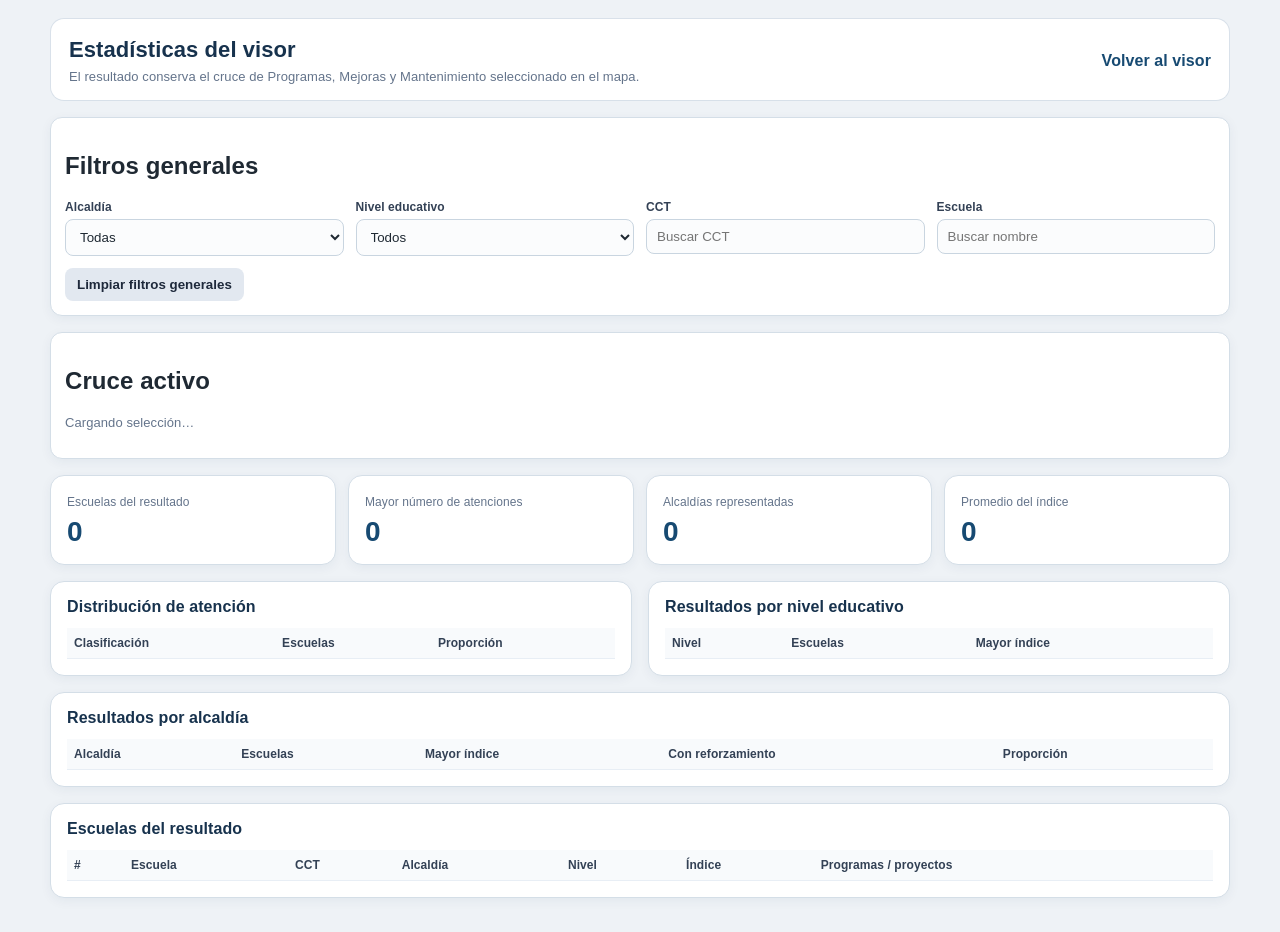
==== estadisticas.html @ 9e41bf80 "Programas alv" ====
<!doctype html>
<html lang="es">
<head>
  <meta charset="utf-8">
  <meta name="viewport" content="width=device-width, initial-scale=1">
  <title>Estadísticas | Visor de programas e infraestructura educativa CDMX</title>
  <link rel="stylesheet" href="style.css?v=20260818-1">
</head>
<body class="stats-page">
  <main class="stats-container">
    <header class="stats-header">
      <div><h1>Estadísticas del visor</h1><p>El resultado conserva el cruce de Programas, Mejoras y Mantenimiento seleccionado en el mapa.</p></div>
      <a href="index.html">Volver al visor</a>
    </header>
    <section class="stats-filter-panel">
      <h2>Filtros generales</h2>
      <div class="stats-filter-grid">
        <div><label for="stAlcaldia">Alcaldía</label><select id="stAlcaldia"><option value="">Todas</option></select></div>
        <div><label for="stNivel">Nivel educativo</label><select id="stNivel"><option value="">Todos</option></select></div>
        <div><label for="stCCT">CCT</label><input id="stCCT" type="search" placeholder="Buscar CCT"></div>
        <div><label for="stNombre">Escuela</label><input id="stNombre" type="search" placeholder="Buscar nombre"></div>
        <div class="stats-actions"><button id="stLimpiar" class="secondary">Limpiar filtros generales</button></div>
      </div>
    </section>
    <section class="stats-filter-panel"><h2>Cruce activo</h2><p id="statsContext" class="stats-context">Cargando selección…</p><div id="statsTags" class="popup-flags"></div></section>
    <section class="cards">
      <div class="card"><span>Escuelas del resultado</span><strong id="stTotal">0</strong></div>
      <div class="card"><span>Mayor número de atenciones</span><strong id="stMax">0</strong></div>
      <div class="card"><span>Alcaldías representadas</span><strong id="stAux1">0</strong></div>
      <div class="card"><span>Promedio del índice</span><strong id="stAux2">0</strong></div>
    </section>
    <section class="grid-two">
      <div class="table-panel"><h2>Distribución de atención</h2><table><thead><tr><th>Clasificación</th><th>Escuelas</th><th>Proporción</th></tr></thead><tbody id="tablaDistribucion"></tbody></table></div>
      <div class="table-panel"><h2>Resultados por nivel educativo</h2><table><thead><tr><th>Nivel</th><th>Escuelas</th><th>Mayor índice</th></tr></thead><tbody id="tablaNivel"></tbody></table></div>
    </section>
    <section class="table-panel"><h2>Resultados por alcaldía</h2><table><thead><tr><th>Alcaldía</th><th>Escuelas</th><th>Mayor índice</th><th>Con reforzamiento</th><th>Proporción</th></tr></thead><tbody id="tablaAlcaldia"></tbody></table></section>
    <section class="table-panel"><h2>Escuelas del resultado</h2><table><thead><tr><th>#</th><th>Escuela</th><th>CCT</th><th>Alcaldía</th><th>Nivel</th><th>Índice</th><th>Programas / proyectos</th></tr></thead><tbody id="tablaRanking"></tbody></table></section>
  </main>
  <script src="estadisticas.js?v=20260818-1"></script>
</body>
</html>
---- style.css ----
:root{
  --bg:#eef2f6;
  --panel:#ffffff;
  --text:#1f2933;
  --muted:#64748b;
  --border:#d9e1ea;
  --primary:#174a72;
  --primary-dark:#0f3554;
  --shadow:0 8px 24px rgba(15,23,42,.12);
}

*{box-sizing:border-box}

body{margin:0;font-family:Inter,"Segoe UI",Roboto,Arial,sans-serif;color:var(--text);background:var(--bg);letter-spacing:.005em}

.topbar{min-height:88px;padding:14px 24px;background:linear-gradient(135deg,#fff 0%,#f5f8fb 100%);border-bottom:1px solid #cbd7e3;display:flex;justify-content:space-between;align-items:center;gap:22px;z-index:1000;position:relative;box-shadow:0 2px 10px rgba(15,53,84,.06)}
.topbar h1{margin:2px 0 0;font-size:21px;font-weight:750;color:#123958;letter-spacing:-.015em}
.topbar p{margin:5px 0 0;font-size:12.5px;color:#52677a;max-width:800px;line-height:1.45}
.topbar a{color:var(--primary);text-decoration:none;font-size:14px;font-weight:700;border:1px solid var(--border);border-radius:8px;padding:8px 12px;background:#fff}

.layout{height:calc(100vh - 88px);display:grid;grid-template-columns:340px 1fr;transition:grid-template-columns .2s ease}
.layout.sidebar-collapsed{grid-template-columns:0 1fr}
.sidebar{overflow:auto;padding:14px;border-right:1px solid var(--border);background:#eef3f7;transition:transform .2s ease;z-index:900}
.layout.sidebar-collapsed .sidebar{transform:translateX(-100%);padding:0;border-right:0;overflow:hidden}

.sidebar-head{display:flex;justify-content:space-between;align-items:center;margin-bottom:12px;color:#17324d;font-size:14px}
.icon-button{width:30px;height:30px;padding:0;border-radius:8px;background:#dce7f0;color:#17324d;font-size:20px;line-height:1}
.icon-button:hover{background:#cbd9e5}
.show-sidebar{position:absolute;left:12px;top:90px;z-index:950;background:#fff;color:#17324d;border:1px solid var(--border);box-shadow:var(--shadow)}
.hidden{display:none!important}

.panel{background:var(--panel);border:1px solid var(--border);border-radius:12px;padding:14px;margin-bottom:14px;box-shadow:0 1px 3px rgba(15,23,42,.04)}
.panel h2{margin:0 0 12px;font-size:15px;color:#17324d}
label{display:block;margin:11px 0 5px;font-size:12px;font-weight:700;color:#334155}
select,input{width:100%;padding:9px 10px;border:1px solid var(--border);border-radius:8px;background:#fff;color:var(--text)}
button{border:0;border-radius:8px;padding:9px 12px;background:var(--primary);color:#fff;font-weight:700;cursor:pointer}
button:hover{background:var(--primary-dark)}
button.secondary{background:#e2e8f0;color:#1e293b}
.buttons{display:flex;gap:8px;margin-top:12px}.buttons button{flex:1}
.hint{margin:0 0 10px;color:var(--muted);font-size:12px;line-height:1.35}

.checklist{max-height:265px;overflow:auto;border:1px solid var(--border);border-radius:8px;padding:8px}
.checklist label{display:flex;align-items:center;gap:8px;margin:0;padding:7px 4px;font-weight:400;font-size:13px;border-bottom:1px solid #eef2f7}
.checklist label:last-child{border-bottom:0}.checklist input{width:auto}

.collapse-title{width:100%;display:flex;justify-content:space-between;align-items:center;background:#f8fafc;color:#17324d;border:1px solid var(--border);padding:10px 12px}
.collapse-title:hover{background:#eef3f7}
.collapsible-body{padding-top:12px}
.inline-check{display:flex;align-items:center;gap:8px;margin:8px 0;font-size:13px;font-weight:500}.inline-check input{width:auto}

.kpis{display:grid;grid-template-columns:repeat(3,1fr);gap:8px}
.kpis div{border:1px solid var(--border);border-radius:10px;padding:8px;text-align:center;background:#f8fafc}
.kpis strong{display:block;font-size:20px;color:var(--primary)}.kpis span{font-size:11px;color:var(--muted)}

.maparea{position:relative;min-width:0;overflow:hidden}#map{height:100%;width:100%}
.legend{position:absolute;left:14px;bottom:18px;background:#fff;border:1px solid var(--border);border-radius:10px;padding:10px;box-shadow:var(--shadow);z-index:800;min-width:190px;font-size:12px}
.extra-legend{bottom:188px;min-width:210px}
.legend-head{display:flex;align-items:center;justify-content:space-between;gap:10px;margin-bottom:8px}.legend button{width:24px;height:24px;padding:0;line-height:24px;border-radius:6px}
.swatch{display:inline-block;width:12px;height:12px;border-radius:50%;margin-right:7px;border:1px solid rgba(0,0,0,.18)}.swatch.square{border-radius:2px}
.c-muy-baja{background:#2ca25f}.c-baja{background:#a1d99b}.c-media{background:#ffd166}.c-alta{background:#f97316}.c-muy-alta{background:#dc2626}
.s-muy-bajo{background:#006837}.s-bajo{background:#78c679}.s-medio{background:#ffd166}.s-alto{background:#f97316}.s-muy-alto{background:#dc2626}

.detail-panel{position:absolute;right:16px;top:16px;width:360px;max-width:calc(100% - 32px);max-height:calc(100% - 32px);overflow:auto;background:#fff;border:1px solid var(--border);border-radius:14px;padding:16px;box-shadow:var(--shadow);z-index:850;transform:translateX(410px);transition:.22s ease}.detail-panel.open{transform:translateX(0)}
.detail-panel .close{position:absolute;right:10px;top:10px;width:28px;height:28px;padding:0;background:#e2e8f0;color:#1e293b}.detail-panel h2{font-size:17px;margin:4px 34px 12px 0;color:#17324d}
.detail-content dl{display:grid;grid-template-columns:120px 1fr;gap:7px 10px;margin:0 0 14px;font-size:13px}.detail-content dt{font-weight:700;color:#334155}.detail-content dd{margin:0;color:#1f2933}.detail-content h3{font-size:14px;margin:14px 0 6px;color:#17324d}.detail-content p{font-size:13px;line-height:1.4;margin:0 0 8px}
.badge{display:inline-block;padding:4px 8px;border-radius:999px;font-size:12px;font-weight:700;color:#172033}.badge.muy-baja{background:#c7e9d0}.badge.baja{background:#d9f0d3}.badge.media{background:#fff1b8}.badge.alta{background:#fed7aa}.badge.muy-alta{background:#fecaca}
.need-list{margin:8px 0 0;padding-left:18px;font-size:13px}.need-list li{margin:4px 0}
.popup-title{font-weight:700;color:#17324d;margin-bottom:4px}.popup-meta{font-size:12px;color:#475569}.popup-details{margin-top:8px;font-size:12px}
.summary-marker{border-radius:50%;background:rgba(31,78,121,.88);color:#fff;display:flex;align-items:center;justify-content:center;border:2px solid #fff;box-shadow:0 2px 8px rgba(15,23,42,.25);font-weight:700}
.fracture-tooltip{font-size:12px;color:#17324d;font-weight:700;background:#fff;border:1px solid var(--border);box-shadow:0 2px 8px rgba(15,23,42,.12)}
.leaflet-control-layers{border-radius:10px!important;border:1px solid var(--border)!important;box-shadow:var(--shadow)!important;margin-bottom:18px!important;margin-right:18px!important}

.stats-page{min-height:100vh;padding:18px}.stats-container{max-width:1180px;margin:0 auto}.stats-header{background:#fff;border:1px solid var(--border);border-radius:14px;padding:18px;margin-bottom:16px;display:flex;justify-content:space-between;gap:14px;align-items:center}.stats-header h1{margin:0;font-size:22px;color:#17324d}.stats-header p{margin:6px 0 0;color:var(--muted);font-size:13px}.stats-header a{color:var(--primary);font-weight:700;text-decoration:none}.cards{display:grid;grid-template-columns:repeat(4,1fr);gap:12px;margin-bottom:16px}.card{background:#fff;border:1px solid var(--border);border-radius:14px;padding:16px}.card span{font-size:12px;color:var(--muted)}.card strong{display:block;font-size:28px;color:var(--primary);margin-top:6px}.grid-two{display:grid;grid-template-columns:1fr 1fr;gap:16px}.table-panel{background:#fff;border:1px solid var(--border);border-radius:14px;padding:16px;margin-bottom:16px;overflow:auto}.table-panel h2{margin:0 0 12px;font-size:16px;color:#17324d}table{width:100%;border-collapse:collapse;font-size:13px}th,td{border-bottom:1px solid #e8eef5;padding:8px 7px;text-align:left}th{color:#334155;background:#f8fafc;font-size:12px}.bar{height:10px;background:#e2e8f0;border-radius:999px;overflow:hidden;min-width:80px}.bar span{display:block;height:100%;background:#1f4e79}

@media (max-width:900px){
  .topbar{height:auto;min-height:72px;align-items:flex-start;flex-direction:column}.layout{height:auto;grid-template-columns:1fr}.layout.sidebar-collapsed{grid-template-columns:1fr}.layout.sidebar-collapsed .sidebar{display:none}.sidebar{max-height:none;border-right:0;border-bottom:1px solid var(--border)}.show-sidebar{top:96px}.maparea{height:70vh}.detail-panel{width:auto;left:12px;right:12px;top:auto;bottom:12px;max-height:58%;transform:translateY(110%)}.detail-panel.open{transform:translateY(0)}.legend{left:10px;bottom:10px}.extra-legend{bottom:180px}.cards,.grid-two{grid-template-columns:1fr}
}
.mode-button{width:100%;margin-top:8px;background:#e2e8f0;color:#17324d}.mode-button.active{background:var(--primary);color:#fff}.soft-rule{border:0;border-top:1px solid var(--border);margin:10px 0}.dynamic-kpis{grid-template-columns:repeat(2,1fr)}.popup-flags{margin-top:7px}.mini-tag{display:inline-block;padding:3px 6px;border-radius:999px;font-size:10px;font-weight:700;margin-right:4px}.mini-tag.blue{background:#dbeafe;color:#1d4ed8}.mini-tag.purple{background:#ede9fe;color:#6d28d9}.detail-tabs{display:flex;gap:5px;flex-wrap:wrap;margin-bottom:12px}.tab-btn{padding:7px 9px;background:#e2e8f0;color:#334155;font-size:11px}.tab-btn.active{background:var(--primary);color:#fff}.tab-pane{display:none}.tab-pane.active{display:block}.info-card{border:1px solid var(--border);border-radius:10px;padding:10px;margin:8px 0}.info-card h3{margin-top:0}.blue-card{border-left:4px solid #2563eb}.purple-card{border-left:4px solid #7c3aed}.muted-box,.method-note{background:#f8fafc;border:1px solid var(--border);border-radius:8px;padding:9px;color:var(--muted)}
.nested-filter{margin:6px 0 10px 26px;padding:8px 10px;border-left:3px solid #dbeafe;background:#f8fafc;border-radius:6px}.nested-filter label{margin-top:0}.download-list{display:grid;gap:8px}.download-list a{display:block;padding:9px 10px;border:1px solid var(--border);border-radius:8px;text-decoration:none;color:var(--primary);font-size:12px;font-weight:700;background:#f8fafc}.download-list a:hover{background:#eaf2f8}.observation-card{margin:10px 0;padding:11px;border-left:4px solid #c2410c;background:#fff7ed;border-radius:8px;font-size:13px;line-height:1.45}.observation-card p{margin:5px 0 0}.observation-card.reinforced{border-left-color:#7c3aed;background:#f5f3ff}.summary-marker{cursor:pointer}.stats-filter-panel{background:#fff;border:1px solid var(--border);border-radius:12px;padding:14px;margin:16px 0;box-shadow:0 1px 3px rgba(15,23,42,.04)}.stats-filter-grid{display:grid;grid-template-columns:repeat(4,minmax(160px,1fr));gap:12px}.stats-filter-grid label{margin-top:0}.stats-actions{display:flex;align-items:end;gap:8px}.stats-context{margin:0 0 14px;color:var(--muted);font-size:13px}.empty-row{text-align:center;color:var(--muted);padding:18px!important}@media(max-width:900px){.stats-filter-grid{grid-template-columns:1fr 1fr}}@media(max-width:600px){.stats-filter-grid{grid-template-columns:1fr}}

/* Señales de necesidades que coinciden con apoyos previos */
.mini-tag.warning{background:#fff3cd;color:#8a4b08;border:1px solid #f4c15d}
.support-warning{margin:12px 0;padding:12px;border:1px solid #f4c15d;border-left:5px solid #d97706;border-radius:9px;background:#fff8e6;color:#713f12;font-size:12px;line-height:1.45}
.support-warning p{margin:6px 0}.support-warning ul{margin:7px 0 0;padding-left:18px}
.need-list li{display:flex;align-items:flex-start;justify-content:space-between;gap:10px}
.need-list li.need-with-support{padding:8px;border-radius:7px;background:#fff8e6;border:1px solid #f7d58a}
.support-signal{display:inline-block;flex:0 0 auto;padding:3px 6px;border-radius:999px;background:#fef3c7;color:#92400e;font-size:10px;font-weight:700;white-space:nowrap}
@media(max-width:600px){.need-list li{display:block}.support-signal{margin-top:5px;white-space:normal}}

.mini-tag.teal{background:#ccfbf1;color:#115e59}
.mini-tag.gold{background:#fef3c7;color:#854d0e}
.teal-card{border-left-color:#0f766e}
.gold-card{border-left-color:#ca8a04}
.compact-support{padding:8px 10px;margin:8px 0}

.submenu-clear{
  width:100%;
  margin-top:10px;
  padding:8px 10px;
  border:1px solid #cbd5e1;
  border-radius:8px;
  background:#f8fafc;
  color:#334155;
  font-size:12px;
  font-weight:700;
}
.submenu-clear:hover{
  background:#e2e8f0;
  color:#0f172a;
}


/* Ajustes institucionales de presentación */
.brand-block{display:flex;flex-direction:column;min-width:0}
.eyebrow,.panel-kicker{display:block;color:#5f7385;font-size:10px;font-weight:800;letter-spacing:.12em;text-transform:uppercase}
.topbar nav a{display:inline-flex;align-items:center;min-height:38px;padding:0 14px;border:1px solid #b9c9d8;border-radius:9px;background:#fff;box-shadow:0 1px 2px rgba(15,53,84,.04);transition:.18s ease}
.topbar nav a:hover{border-color:var(--primary);background:#f2f7fb;transform:translateY(-1px)}
.sidebar{background:#f7f9fb}
.sidebar-head{min-height:58px;padding:11px 14px;background:#fff;border-bottom:1px solid #dbe3eb}
.sidebar-head strong{display:block;margin-top:2px;color:#173b58;font-size:14px}
.panel{margin:10px;border-color:#d8e1ea;border-radius:11px;background:#fff;box-shadow:0 1px 3px rgba(15,53,84,.035)}
.panel h2{color:#183e5d;letter-spacing:.005em}
.panel label{color:#405467}
input,select{border-color:#c9d5e0;background:#fbfcfd;transition:border-color .16s,box-shadow .16s}
input:focus,select:focus{outline:none;border-color:#4f7da1;box-shadow:0 0 0 3px rgba(23,74,114,.12);background:#fff}
button{transition:background .16s,border-color .16s,transform .16s,box-shadow .16s}
button:hover{transform:translateY(-1px)}
#btnAplicar,.mode-button.active{box-shadow:0 3px 8px rgba(23,74,114,.18)}
#map{background:#dfe8ef}
.legend{border:1px solid #cbd7e3;box-shadow:0 8px 24px rgba(15,53,84,.13);backdrop-filter:blur(3px)}
.detail-panel{border-left:1px solid #cbd7e3;box-shadow:-10px 0 28px rgba(15,53,84,.13)}
.detail-panel h2{color:#143c5c}
.info-card,.observation-card,.muted-box{box-shadow:0 1px 2px rgba(15,53,84,.035)}
.card,.table-panel,.stats-filter-panel{border-color:#d4dee7;box-shadow:0 3px 12px rgba(15,53,84,.055)}
.stats-header{padding-bottom:16px;border-bottom:1px solid #d7e0e9}
@media(max-width:900px){.topbar{padding:12px 16px}.topbar nav{width:100%}.topbar nav a{justify-content:center;width:100%}}

.problematica-block{margin-top:12px;padding:12px;border-left:4px solid #b91c1c;background:#fff7f7;border-radius:8px}.problematica-block h4{margin:0 0 6px;color:#991b1b;font-size:13px}.problematica-block p{margin:0;line-height:1.5}.red-card{border-left:4px solid #b91c1c}.mini-tag.red{background:#fee2e2;color:#991b1b}


/* Ajustes de interacción: filtros automáticos y controles de zoom */
.buttons.single-action{display:block}
.buttons.single-action .secondary{width:100%}
.leaflet-top.leaflet-right{top:12px;right:12px}
.leaflet-right .leaflet-control-zoom{margin-right:0;margin-top:0;border:1px solid var(--border);border-radius:10px;box-shadow:var(--shadow)}
.leaflet-control-zoom a{color:#17324d!important;background:#fff!important}
.leaflet-control-zoom a:hover{background:#eef4f8!important}
@media(max-width:900px){.leaflet-top.leaflet-right{top:10px;right:10px}}

/* Selección múltiple y cruces temáticos */
.section-actions{display:grid;grid-template-columns:1fr 1fr;gap:7px;margin:9px 0}
.compact-action{padding:7px 8px;font-size:11px;border:1px solid var(--primary)}
.secondary-action{background:#f8fafc;color:#334155;border-color:#cbd5e1}
.secondary-action:hover{background:#e2e8f0;color:#0f172a}
.theme-checklist{display:grid;gap:2px}
.theme-checklist .inline-check{padding:6px 7px;margin:0;border-radius:7px}
.theme-checklist .inline-check:hover{background:#f1f5f9}
.selection-counter{padding:7px 9px;margin:7px 0;color:#52677a;background:#f8fafc;border:1px solid #e2e8f0;border-radius:7px;font-size:11px}
.selection-counter strong{color:var(--primary);font-size:14px}
.program-checklist{max-height:430px;overflow:auto;border:1px solid var(--border);border-radius:9px;background:#fbfcfd}
.program-group{border-bottom:1px solid #e5ebf1}
.program-group:last-child{border-bottom:0}
.program-group summary{display:flex;justify-content:space-between;gap:8px;padding:10px;cursor:pointer;color:#173b58;font-size:12px;font-weight:800;background:#f3f7fa}
.program-group summary small{flex:0 0 auto;color:#64748b;font-weight:600}
.program-group>div{padding:4px 7px}
.program-option{align-items:flex-start;margin:0;padding:7px 5px;border-bottom:1px solid #eef2f6;font-weight:500;line-height:1.3}
.program-option:last-child{border-bottom:0}
.program-option span{min-width:0}
.program-option em{display:block;margin-top:2px;color:#718096;font-size:10px;font-style:normal}
.hidden-by-search{display:none!important}
.cross-summary{margin:0 0 10px;padding:8px 9px;border-left:3px solid #1f4e79;background:#f2f7fb;border-radius:6px;color:#405467;font-size:11px;line-height:1.4}
.map-status{position:absolute;left:50%;top:18px;z-index:1000;transform:translateX(-50%);padding:10px 14px;border:1px solid #cbd7e3;border-radius:9px;background:rgba(255,255,255,.96);box-shadow:var(--shadow);color:#17324d;font-size:12px;font-weight:700}
.map-status.error{border-color:#fecaca;background:#fff7f7;color:#991b1b}
.program-parent{margin-bottom:4px;color:#64748b;font-size:10px;font-weight:800;letter-spacing:.08em;text-transform:uppercase}
.info-card dd{overflow-wrap:anywhere}
.legend-body-truncated{max-height:250px;overflow:auto}
@media(max-width:600px){.section-actions{grid-template-columns:1fr}.program-checklist{max-height:310px}}
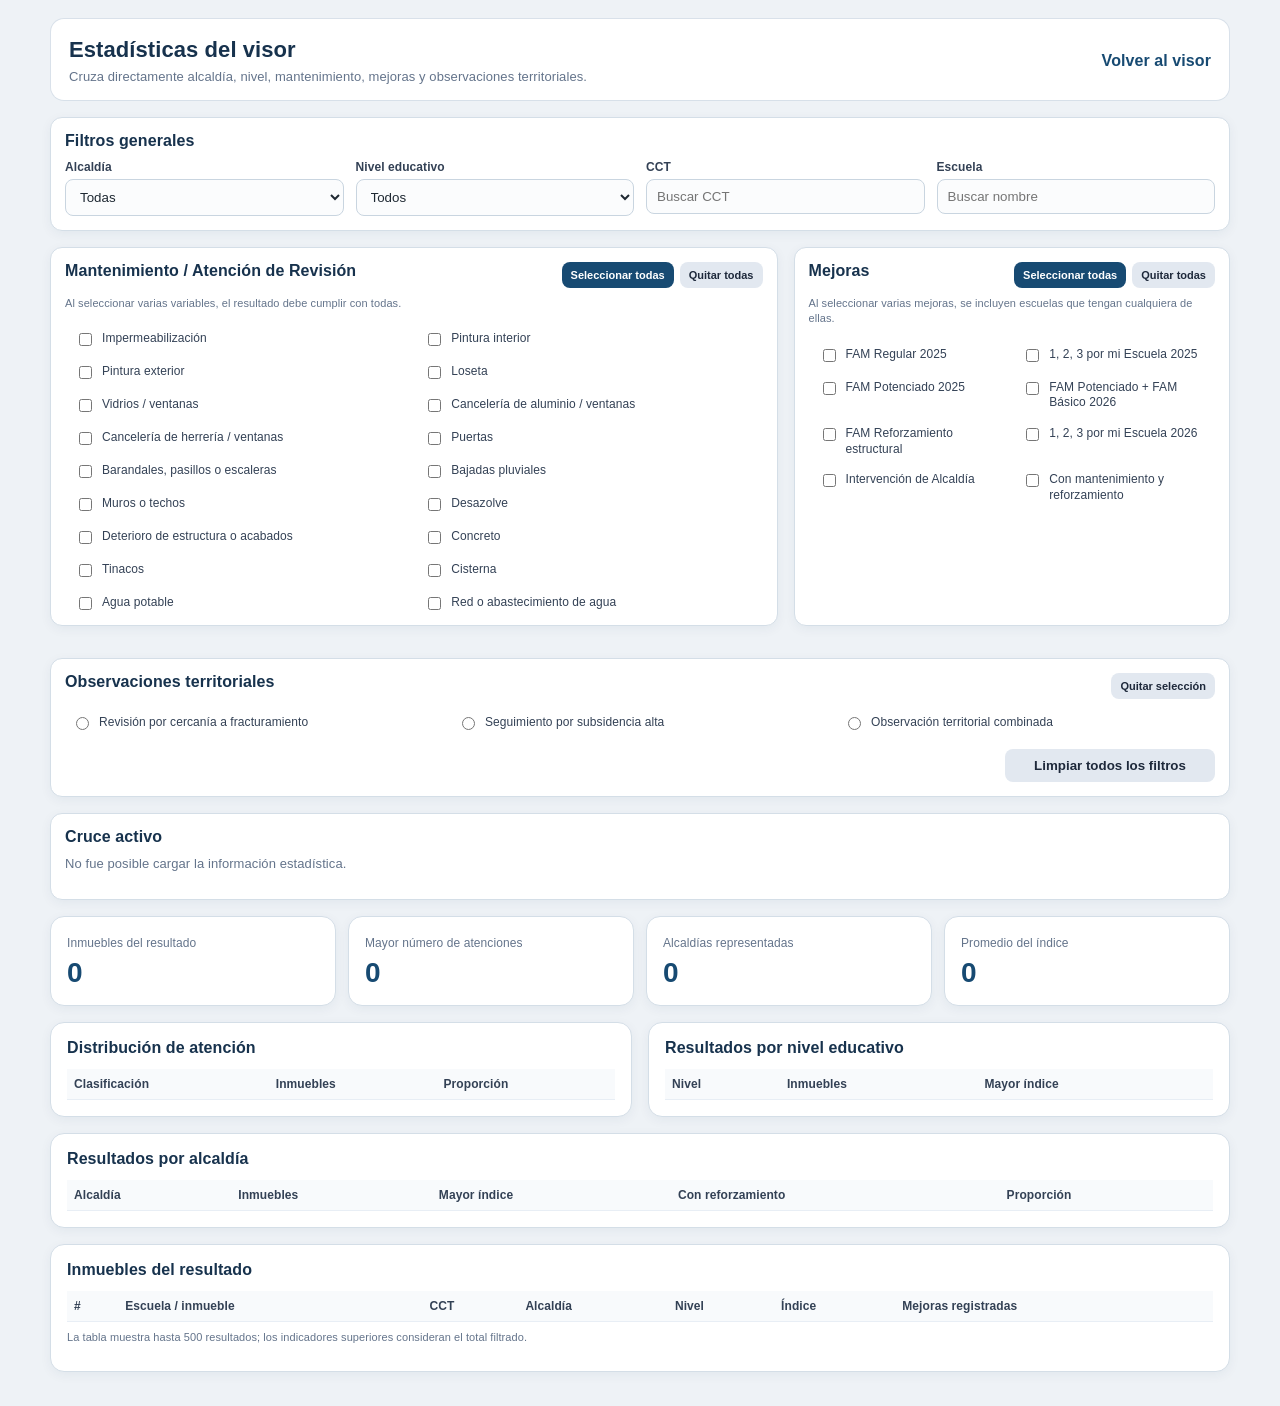
==== commit f24a098d: "PROGRAMAASSA" ====
--- a/estadisticas.html
+++ b/estadisticas.html
@@ -3,15 +3,16 @@
 <head>
   <meta charset="utf-8">
   <meta name="viewport" content="width=device-width, initial-scale=1">
-  <title>Estadísticas | Visor de programas e infraestructura educativa CDMX</title>
-  <link rel="stylesheet" href="style.css?v=20260818-1">
+  <title>Estadísticas | Visor integral de infraestructura educativa CDMX</title>
+  <link rel="stylesheet" href="style.css?v=20260824-1">
 </head>
 <body class="stats-page">
   <main class="stats-container">
     <header class="stats-header">
-      <div><h1>Estadísticas del visor</h1><p>El resultado conserva el cruce de Programas, Mejoras y Mantenimiento seleccionado en el mapa.</p></div>
+      <div><h1>Estadísticas del visor</h1><p>Cruza directamente alcaldía, nivel, mantenimiento, mejoras y observaciones territoriales.</p></div>
       <a href="index.html">Volver al visor</a>
     </header>
+
     <section class="stats-filter-panel">
       <h2>Filtros generales</h2>
       <div class="stats-filter-grid">
@@ -19,23 +20,46 @@
         <div><label for="stNivel">Nivel educativo</label><select id="stNivel"><option value="">Todos</option></select></div>
         <div><label for="stCCT">CCT</label><input id="stCCT" type="search" placeholder="Buscar CCT"></div>
         <div><label for="stNombre">Escuela</label><input id="stNombre" type="search" placeholder="Buscar nombre"></div>
-        <div class="stats-actions"><button id="stLimpiar" class="secondary">Limpiar filtros generales</button></div>
       </div>
     </section>
+
+    <section class="stats-theme-grid">
+      <div class="stats-filter-panel">
+        <div class="stats-panel-head"><h2>Mantenimiento / Atención de Revisión</h2><div class="stats-mini-actions"><button id="stAllNeeds" type="button">Seleccionar todas</button><button id="stClearNeeds" type="button" class="secondary">Quitar todas</button></div></div>
+        <p class="stats-help">Al seleccionar varias variables, el resultado debe cumplir con todas.</p>
+        <div id="stNeeds" class="stats-check-grid"></div>
+      </div>
+      <div class="stats-filter-panel">
+        <div class="stats-panel-head"><h2>Mejoras</h2><div class="stats-mini-actions"><button id="stAllImprovements" type="button">Seleccionar todas</button><button id="stClearImprovements" type="button" class="secondary">Quitar todas</button></div></div>
+        <p class="stats-help">Al seleccionar varias mejoras, se incluyen escuelas que tengan cualquiera de ellas.</p>
+        <div id="stImprovements" class="stats-check-grid"></div>
+      </div>
+    </section>
+
+    <section class="stats-filter-panel">
+      <div class="stats-panel-head"><h2>Observaciones territoriales</h2><button id="stClearRisk" type="button" class="secondary">Quitar selección</button></div>
+      <div class="stats-risk-grid">
+        <label><input type="radio" name="stRisk" value="obs_fractura"><span>Revisión por cercanía a fracturamiento</span></label>
+        <label><input type="radio" name="stRisk" value="obs_subsidencia"><span>Seguimiento por subsidencia alta</span></label>
+        <label><input type="radio" name="stRisk" value="obs_combinada"><span>Observación territorial combinada</span></label>
+      </div>
+      <div class="stats-full-actions"><button id="stLimpiar" class="secondary" type="button">Limpiar todos los filtros</button></div>
+    </section>
+
     <section class="stats-filter-panel"><h2>Cruce activo</h2><p id="statsContext" class="stats-context">Cargando selección…</p><div id="statsTags" class="popup-flags"></div></section>
     <section class="cards">
-      <div class="card"><span>Escuelas del resultado</span><strong id="stTotal">0</strong></div>
+      <div class="card"><span>Inmuebles del resultado</span><strong id="stTotal">0</strong></div>
       <div class="card"><span>Mayor número de atenciones</span><strong id="stMax">0</strong></div>
       <div class="card"><span>Alcaldías representadas</span><strong id="stAux1">0</strong></div>
       <div class="card"><span>Promedio del índice</span><strong id="stAux2">0</strong></div>
     </section>
     <section class="grid-two">
-      <div class="table-panel"><h2>Distribución de atención</h2><table><thead><tr><th>Clasificación</th><th>Escuelas</th><th>Proporción</th></tr></thead><tbody id="tablaDistribucion"></tbody></table></div>
-      <div class="table-panel"><h2>Resultados por nivel educativo</h2><table><thead><tr><th>Nivel</th><th>Escuelas</th><th>Mayor índice</th></tr></thead><tbody id="tablaNivel"></tbody></table></div>
+      <div class="table-panel"><h2>Distribución de atención</h2><table><thead><tr><th>Clasificación</th><th>Inmuebles</th><th>Proporción</th></tr></thead><tbody id="tablaDistribucion"></tbody></table></div>
+      <div class="table-panel"><h2>Resultados por nivel educativo</h2><table><thead><tr><th>Nivel</th><th>Inmuebles</th><th>Mayor índice</th></tr></thead><tbody id="tablaNivel"></tbody></table></div>
     </section>
-    <section class="table-panel"><h2>Resultados por alcaldía</h2><table><thead><tr><th>Alcaldía</th><th>Escuelas</th><th>Mayor índice</th><th>Con reforzamiento</th><th>Proporción</th></tr></thead><tbody id="tablaAlcaldia"></tbody></table></section>
-    <section class="table-panel"><h2>Escuelas del resultado</h2><table><thead><tr><th>#</th><th>Escuela</th><th>CCT</th><th>Alcaldía</th><th>Nivel</th><th>Índice</th><th>Programas / proyectos</th></tr></thead><tbody id="tablaRanking"></tbody></table></section>
+    <section class="table-panel"><h2>Resultados por alcaldía</h2><table><thead><tr><th>Alcaldía</th><th>Inmuebles</th><th>Mayor índice</th><th>Con reforzamiento</th><th>Proporción</th></tr></thead><tbody id="tablaAlcaldia"></tbody></table></section>
+    <section class="table-panel"><h2>Inmuebles del resultado</h2><table><thead><tr><th>#</th><th>Escuela / inmueble</th><th>CCT</th><th>Alcaldía</th><th>Nivel</th><th>Índice</th><th>Mejoras registradas</th></tr></thead><tbody id="tablaRanking"></tbody></table><p class="stats-table-note">La tabla muestra hasta 500 resultados; los indicadores superiores consideran el total filtrado.</p></section>
   </main>
-  <script src="estadisticas.js?v=20260818-1"></script>
+  <script src="estadisticas.js?v=20260824-1"></script>
 </body>
 </html>
--- a/style.css
+++ b/style.css
@@ -155,23 +155,27 @@
 .theme-checklist{display:grid;gap:2px}
 .theme-checklist .inline-check{padding:6px 7px;margin:0;border-radius:7px}
 .theme-checklist .inline-check:hover{background:#f1f5f9}
-.selection-counter{padding:7px 9px;margin:7px 0;color:#52677a;background:#f8fafc;border:1px solid #e2e8f0;border-radius:7px;font-size:11px}
-.selection-counter strong{color:var(--primary);font-size:14px}
-.program-checklist{max-height:430px;overflow:auto;border:1px solid var(--border);border-radius:9px;background:#fbfcfd}
-.program-group{border-bottom:1px solid #e5ebf1}
-.program-group:last-child{border-bottom:0}
-.program-group summary{display:flex;justify-content:space-between;gap:8px;padding:10px;cursor:pointer;color:#173b58;font-size:12px;font-weight:800;background:#f3f7fa}
-.program-group summary small{flex:0 0 auto;color:#64748b;font-weight:600}
-.program-group>div{padding:4px 7px}
-.program-option{align-items:flex-start;margin:0;padding:7px 5px;border-bottom:1px solid #eef2f6;font-weight:500;line-height:1.3}
-.program-option:last-child{border-bottom:0}
-.program-option span{min-width:0}
-.program-option em{display:block;margin-top:2px;color:#718096;font-size:10px;font-style:normal}
-.hidden-by-search{display:none!important}
 .cross-summary{margin:0 0 10px;padding:8px 9px;border-left:3px solid #1f4e79;background:#f2f7fb;border-radius:6px;color:#405467;font-size:11px;line-height:1.4}
 .map-status{position:absolute;left:50%;top:18px;z-index:1000;transform:translateX(-50%);padding:10px 14px;border:1px solid #cbd7e3;border-radius:9px;background:rgba(255,255,255,.96);box-shadow:var(--shadow);color:#17324d;font-size:12px;font-weight:700}
 .map-status.error{border-color:#fecaca;background:#fff7f7;color:#991b1b}
-.program-parent{margin-bottom:4px;color:#64748b;font-size:10px;font-weight:800;letter-spacing:.08em;text-transform:uppercase}
 .info-card dd{overflow-wrap:anywhere}
 .legend-body-truncated{max-height:250px;overflow:auto}
-@media(max-width:600px){.section-actions{grid-template-columns:1fr}.program-checklist{max-height:310px}}
+@media(max-width:600px){.section-actions{grid-template-columns:1fr}}
+
+/* Notas técnicas, registros CCT y cruces estadísticos */
+.technical-layer-block{margin:10px 0;padding:9px 10px;border:1px solid #dbe4ec;border-radius:9px;background:#f8fafc}
+.technical-layer-block .inline-check{margin:0}
+.technical-note{margin-top:7px;color:#52677a;font-size:11px;line-height:1.45}
+.technical-note summary{cursor:pointer;color:#174a72;font-weight:750}
+.technical-note p{margin:7px 0 0}
+.school-records{margin-top:14px}.records-scroll{overflow:auto;border:1px solid var(--border);border-radius:8px}.school-records table{min-width:470px;font-size:11px}.school-records th,.school-records td{padding:6px}
+.stats-theme-grid{display:grid;grid-template-columns:1.25fr .75fr;gap:16px}.stats-theme-grid .stats-filter-panel{margin:0 0 16px}
+.stats-filter-panel h2{margin:0 0 10px;font-size:16px;color:#17324d}.stats-panel-head{display:flex;align-items:flex-start;justify-content:space-between;gap:14px}.stats-panel-head h2{margin:0}
+.stats-mini-actions{display:flex;gap:6px;flex-wrap:wrap;justify-content:flex-end}.stats-mini-actions button,.stats-panel-head>button{padding:7px 9px;font-size:11px}
+.stats-help,.stats-table-note{margin:8px 0 10px;color:var(--muted);font-size:11px;line-height:1.4}
+.stats-check-grid{display:grid;grid-template-columns:repeat(2,minmax(150px,1fr));gap:3px 9px;max-height:290px;overflow:auto;padding:4px}
+.stats-check-grid label,.stats-risk-grid label{display:flex;align-items:flex-start;gap:7px;margin:0;padding:6px;border-radius:7px;font-weight:500;line-height:1.3}
+.stats-check-grid label:hover,.stats-risk-grid label:hover{background:#f1f5f9}.stats-check-grid input,.stats-risk-grid input{width:auto;margin-top:2px}
+.stats-risk-grid{display:grid;grid-template-columns:repeat(3,1fr);gap:8px;margin-top:10px}.stats-full-actions{display:flex;justify-content:flex-end;margin-top:12px}.stats-full-actions button{min-width:210px}
+@media(max-width:900px){.stats-theme-grid{grid-template-columns:1fr}.stats-risk-grid{grid-template-columns:1fr}.stats-panel-head{align-items:stretch;flex-direction:column}.stats-mini-actions{justify-content:flex-start}}
+@media(max-width:600px){.stats-check-grid{grid-template-columns:1fr}.stats-mini-actions button{flex:1}.stats-full-actions button{width:100%}}
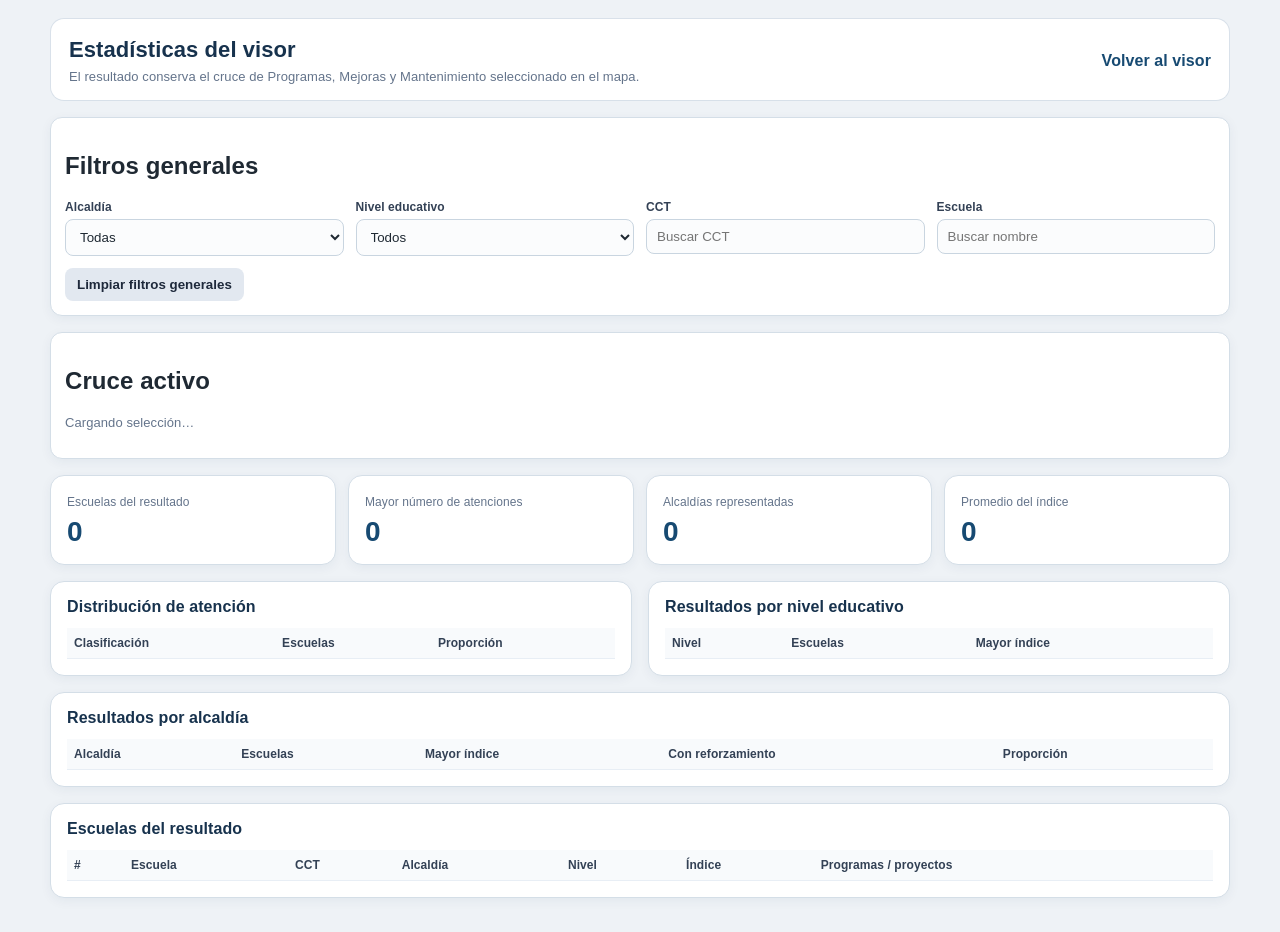
==== commit 142f5201: "HIjjjasofnasof" ====
--- a/estadisticas.html
+++ b/estadisticas.html
@@ -3,16 +3,15 @@
 <head>
   <meta charset="utf-8">
   <meta name="viewport" content="width=device-width, initial-scale=1">
-  <title>Estadísticas | Visor integral de infraestructura educativa CDMX</title>
-  <link rel="stylesheet" href="style.css?v=20260824-1">
+  <title>Estadísticas | Visor de programas e infraestructura educativa CDMX</title>
+  <link rel="stylesheet" href="style.css?v=20260818-1">
 </head>
 <body class="stats-page">
   <main class="stats-container">
     <header class="stats-header">
-      <div><h1>Estadísticas del visor</h1><p>Cruza directamente alcaldía, nivel, mantenimiento, mejoras y observaciones territoriales.</p></div>
+      <div><h1>Estadísticas del visor</h1><p>El resultado conserva el cruce de Programas, Mejoras y Mantenimiento seleccionado en el mapa.</p></div>
       <a href="index.html">Volver al visor</a>
     </header>
-
     <section class="stats-filter-panel">
       <h2>Filtros generales</h2>
       <div class="stats-filter-grid">
@@ -20,46 +19,23 @@
         <div><label for="stNivel">Nivel educativo</label><select id="stNivel"><option value="">Todos</option></select></div>
         <div><label for="stCCT">CCT</label><input id="stCCT" type="search" placeholder="Buscar CCT"></div>
         <div><label for="stNombre">Escuela</label><input id="stNombre" type="search" placeholder="Buscar nombre"></div>
+        <div class="stats-actions"><button id="stLimpiar" class="secondary">Limpiar filtros generales</button></div>
       </div>
     </section>
-
-    <section class="stats-theme-grid">
-      <div class="stats-filter-panel">
-        <div class="stats-panel-head"><h2>Mantenimiento / Atención de Revisión</h2><div class="stats-mini-actions"><button id="stAllNeeds" type="button">Seleccionar todas</button><button id="stClearNeeds" type="button" class="secondary">Quitar todas</button></div></div>
-        <p class="stats-help">Al seleccionar varias variables, el resultado debe cumplir con todas.</p>
-        <div id="stNeeds" class="stats-check-grid"></div>
-      </div>
-      <div class="stats-filter-panel">
-        <div class="stats-panel-head"><h2>Mejoras</h2><div class="stats-mini-actions"><button id="stAllImprovements" type="button">Seleccionar todas</button><button id="stClearImprovements" type="button" class="secondary">Quitar todas</button></div></div>
-        <p class="stats-help">Al seleccionar varias mejoras, se incluyen escuelas que tengan cualquiera de ellas.</p>
-        <div id="stImprovements" class="stats-check-grid"></div>
-      </div>
-    </section>
-
-    <section class="stats-filter-panel">
-      <div class="stats-panel-head"><h2>Observaciones territoriales</h2><button id="stClearRisk" type="button" class="secondary">Quitar selección</button></div>
-      <div class="stats-risk-grid">
-        <label><input type="radio" name="stRisk" value="obs_fractura"><span>Revisión por cercanía a fracturamiento</span></label>
-        <label><input type="radio" name="stRisk" value="obs_subsidencia"><span>Seguimiento por subsidencia alta</span></label>
-        <label><input type="radio" name="stRisk" value="obs_combinada"><span>Observación territorial combinada</span></label>
-      </div>
-      <div class="stats-full-actions"><button id="stLimpiar" class="secondary" type="button">Limpiar todos los filtros</button></div>
-    </section>
-
     <section class="stats-filter-panel"><h2>Cruce activo</h2><p id="statsContext" class="stats-context">Cargando selección…</p><div id="statsTags" class="popup-flags"></div></section>
     <section class="cards">
-      <div class="card"><span>Inmuebles del resultado</span><strong id="stTotal">0</strong></div>
+      <div class="card"><span>Escuelas del resultado</span><strong id="stTotal">0</strong></div>
       <div class="card"><span>Mayor número de atenciones</span><strong id="stMax">0</strong></div>
       <div class="card"><span>Alcaldías representadas</span><strong id="stAux1">0</strong></div>
       <div class="card"><span>Promedio del índice</span><strong id="stAux2">0</strong></div>
     </section>
     <section class="grid-two">
-      <div class="table-panel"><h2>Distribución de atención</h2><table><thead><tr><th>Clasificación</th><th>Inmuebles</th><th>Proporción</th></tr></thead><tbody id="tablaDistribucion"></tbody></table></div>
-      <div class="table-panel"><h2>Resultados por nivel educativo</h2><table><thead><tr><th>Nivel</th><th>Inmuebles</th><th>Mayor índice</th></tr></thead><tbody id="tablaNivel"></tbody></table></div>
+      <div class="table-panel"><h2>Distribución de atención</h2><table><thead><tr><th>Clasificación</th><th>Escuelas</th><th>Proporción</th></tr></thead><tbody id="tablaDistribucion"></tbody></table></div>
+      <div class="table-panel"><h2>Resultados por nivel educativo</h2><table><thead><tr><th>Nivel</th><th>Escuelas</th><th>Mayor índice</th></tr></thead><tbody id="tablaNivel"></tbody></table></div>
     </section>
-    <section class="table-panel"><h2>Resultados por alcaldía</h2><table><thead><tr><th>Alcaldía</th><th>Inmuebles</th><th>Mayor índice</th><th>Con reforzamiento</th><th>Proporción</th></tr></thead><tbody id="tablaAlcaldia"></tbody></table></section>
-    <section class="table-panel"><h2>Inmuebles del resultado</h2><table><thead><tr><th>#</th><th>Escuela / inmueble</th><th>CCT</th><th>Alcaldía</th><th>Nivel</th><th>Índice</th><th>Mejoras registradas</th></tr></thead><tbody id="tablaRanking"></tbody></table><p class="stats-table-note">La tabla muestra hasta 500 resultados; los indicadores superiores consideran el total filtrado.</p></section>
+    <section class="table-panel"><h2>Resultados por alcaldía</h2><table><thead><tr><th>Alcaldía</th><th>Escuelas</th><th>Mayor índice</th><th>Con reforzamiento</th><th>Proporción</th></tr></thead><tbody id="tablaAlcaldia"></tbody></table></section>
+    <section class="table-panel"><h2>Escuelas del resultado</h2><table><thead><tr><th>#</th><th>Escuela</th><th>CCT</th><th>Alcaldía</th><th>Nivel</th><th>Índice</th><th>Programas / proyectos</th></tr></thead><tbody id="tablaRanking"></tbody></table></section>
   </main>
-  <script src="estadisticas.js?v=20260824-1"></script>
+  <script src="estadisticas.js?v=20260818-1"></script>
 </body>
 </html>
--- a/style.css
+++ b/style.css
@@ -155,27 +155,23 @@
 .theme-checklist{display:grid;gap:2px}
 .theme-checklist .inline-check{padding:6px 7px;margin:0;border-radius:7px}
 .theme-checklist .inline-check:hover{background:#f1f5f9}
+.selection-counter{padding:7px 9px;margin:7px 0;color:#52677a;background:#f8fafc;border:1px solid #e2e8f0;border-radius:7px;font-size:11px}
+.selection-counter strong{color:var(--primary);font-size:14px}
+.program-checklist{max-height:430px;overflow:auto;border:1px solid var(--border);border-radius:9px;background:#fbfcfd}
+.program-group{border-bottom:1px solid #e5ebf1}
+.program-group:last-child{border-bottom:0}
+.program-group summary{display:flex;justify-content:space-between;gap:8px;padding:10px;cursor:pointer;color:#173b58;font-size:12px;font-weight:800;background:#f3f7fa}
+.program-group summary small{flex:0 0 auto;color:#64748b;font-weight:600}
+.program-group>div{padding:4px 7px}
+.program-option{align-items:flex-start;margin:0;padding:7px 5px;border-bottom:1px solid #eef2f6;font-weight:500;line-height:1.3}
+.program-option:last-child{border-bottom:0}
+.program-option span{min-width:0}
+.program-option em{display:block;margin-top:2px;color:#718096;font-size:10px;font-style:normal}
+.hidden-by-search{display:none!important}
 .cross-summary{margin:0 0 10px;padding:8px 9px;border-left:3px solid #1f4e79;background:#f2f7fb;border-radius:6px;color:#405467;font-size:11px;line-height:1.4}
 .map-status{position:absolute;left:50%;top:18px;z-index:1000;transform:translateX(-50%);padding:10px 14px;border:1px solid #cbd7e3;border-radius:9px;background:rgba(255,255,255,.96);box-shadow:var(--shadow);color:#17324d;font-size:12px;font-weight:700}
 .map-status.error{border-color:#fecaca;background:#fff7f7;color:#991b1b}
+.program-parent{margin-bottom:4px;color:#64748b;font-size:10px;font-weight:800;letter-spacing:.08em;text-transform:uppercase}
 .info-card dd{overflow-wrap:anywhere}
 .legend-body-truncated{max-height:250px;overflow:auto}
-@media(max-width:600px){.section-actions{grid-template-columns:1fr}}
-
-/* Notas técnicas, registros CCT y cruces estadísticos */
-.technical-layer-block{margin:10px 0;padding:9px 10px;border:1px solid #dbe4ec;border-radius:9px;background:#f8fafc}
-.technical-layer-block .inline-check{margin:0}
-.technical-note{margin-top:7px;color:#52677a;font-size:11px;line-height:1.45}
-.technical-note summary{cursor:pointer;color:#174a72;font-weight:750}
-.technical-note p{margin:7px 0 0}
-.school-records{margin-top:14px}.records-scroll{overflow:auto;border:1px solid var(--border);border-radius:8px}.school-records table{min-width:470px;font-size:11px}.school-records th,.school-records td{padding:6px}
-.stats-theme-grid{display:grid;grid-template-columns:1.25fr .75fr;gap:16px}.stats-theme-grid .stats-filter-panel{margin:0 0 16px}
-.stats-filter-panel h2{margin:0 0 10px;font-size:16px;color:#17324d}.stats-panel-head{display:flex;align-items:flex-start;justify-content:space-between;gap:14px}.stats-panel-head h2{margin:0}
-.stats-mini-actions{display:flex;gap:6px;flex-wrap:wrap;justify-content:flex-end}.stats-mini-actions button,.stats-panel-head>button{padding:7px 9px;font-size:11px}
-.stats-help,.stats-table-note{margin:8px 0 10px;color:var(--muted);font-size:11px;line-height:1.4}
-.stats-check-grid{display:grid;grid-template-columns:repeat(2,minmax(150px,1fr));gap:3px 9px;max-height:290px;overflow:auto;padding:4px}
-.stats-check-grid label,.stats-risk-grid label{display:flex;align-items:flex-start;gap:7px;margin:0;padding:6px;border-radius:7px;font-weight:500;line-height:1.3}
-.stats-check-grid label:hover,.stats-risk-grid label:hover{background:#f1f5f9}.stats-check-grid input,.stats-risk-grid input{width:auto;margin-top:2px}
-.stats-risk-grid{display:grid;grid-template-columns:repeat(3,1fr);gap:8px;margin-top:10px}.stats-full-actions{display:flex;justify-content:flex-end;margin-top:12px}.stats-full-actions button{min-width:210px}
-@media(max-width:900px){.stats-theme-grid{grid-template-columns:1fr}.stats-risk-grid{grid-template-columns:1fr}.stats-panel-head{align-items:stretch;flex-direction:column}.stats-mini-actions{justify-content:flex-start}}
-@media(max-width:600px){.stats-check-grid{grid-template-columns:1fr}.stats-mini-actions button{flex:1}.stats-full-actions button{width:100%}}
+@media(max-width:600px){.section-actions{grid-template-columns:1fr}.program-checklist{max-height:310px}}
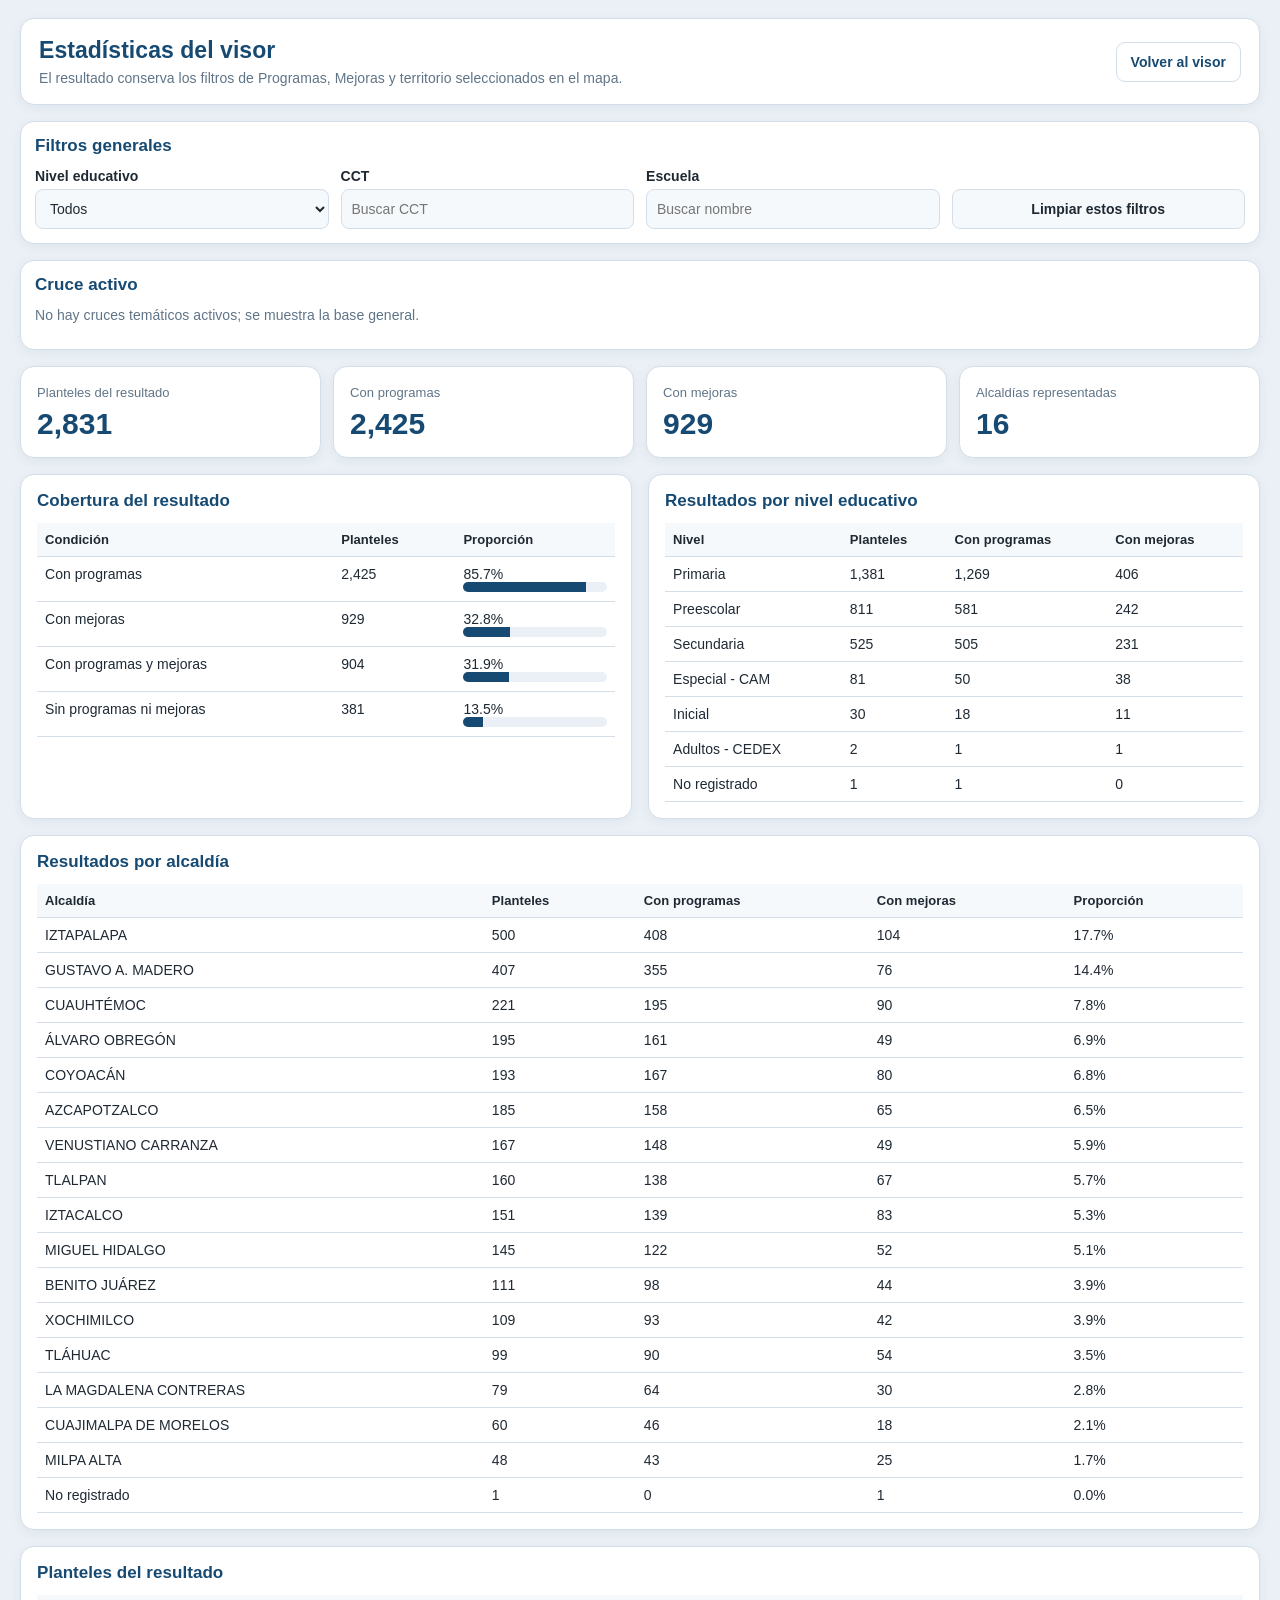
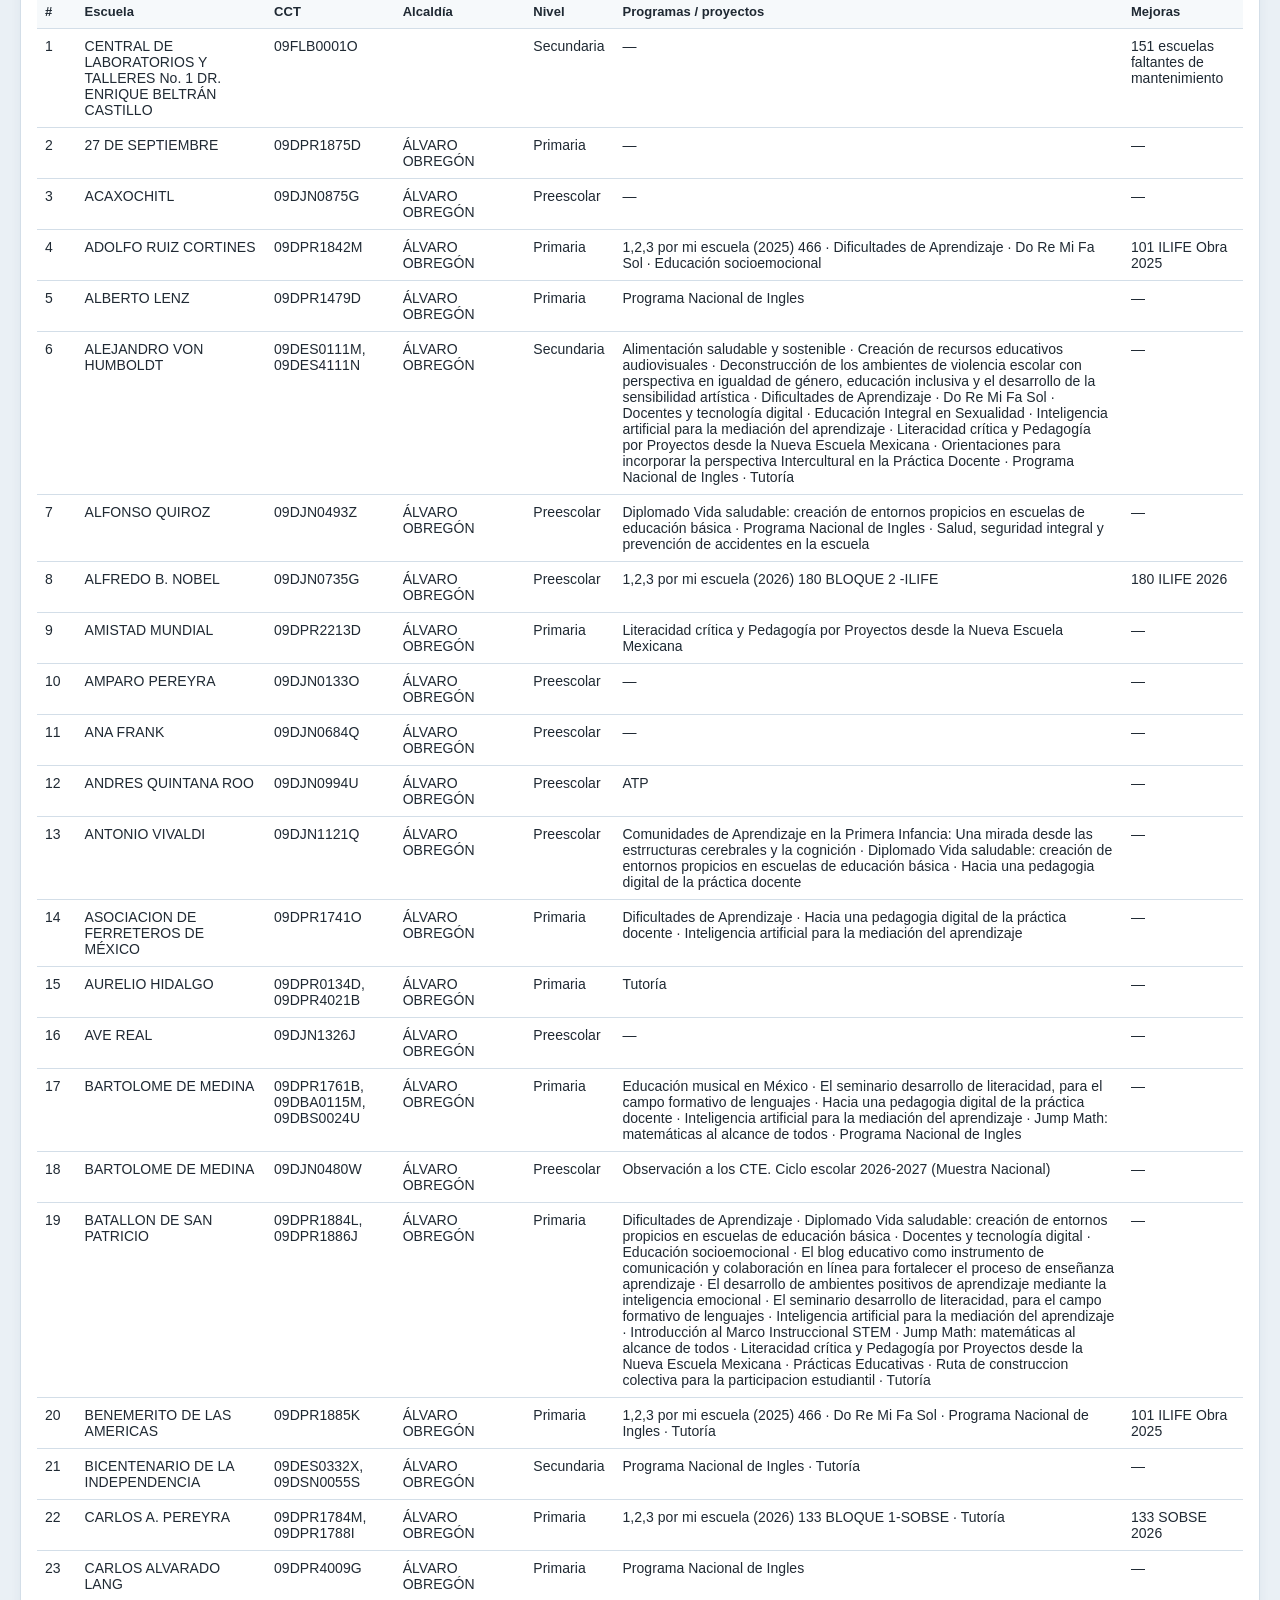
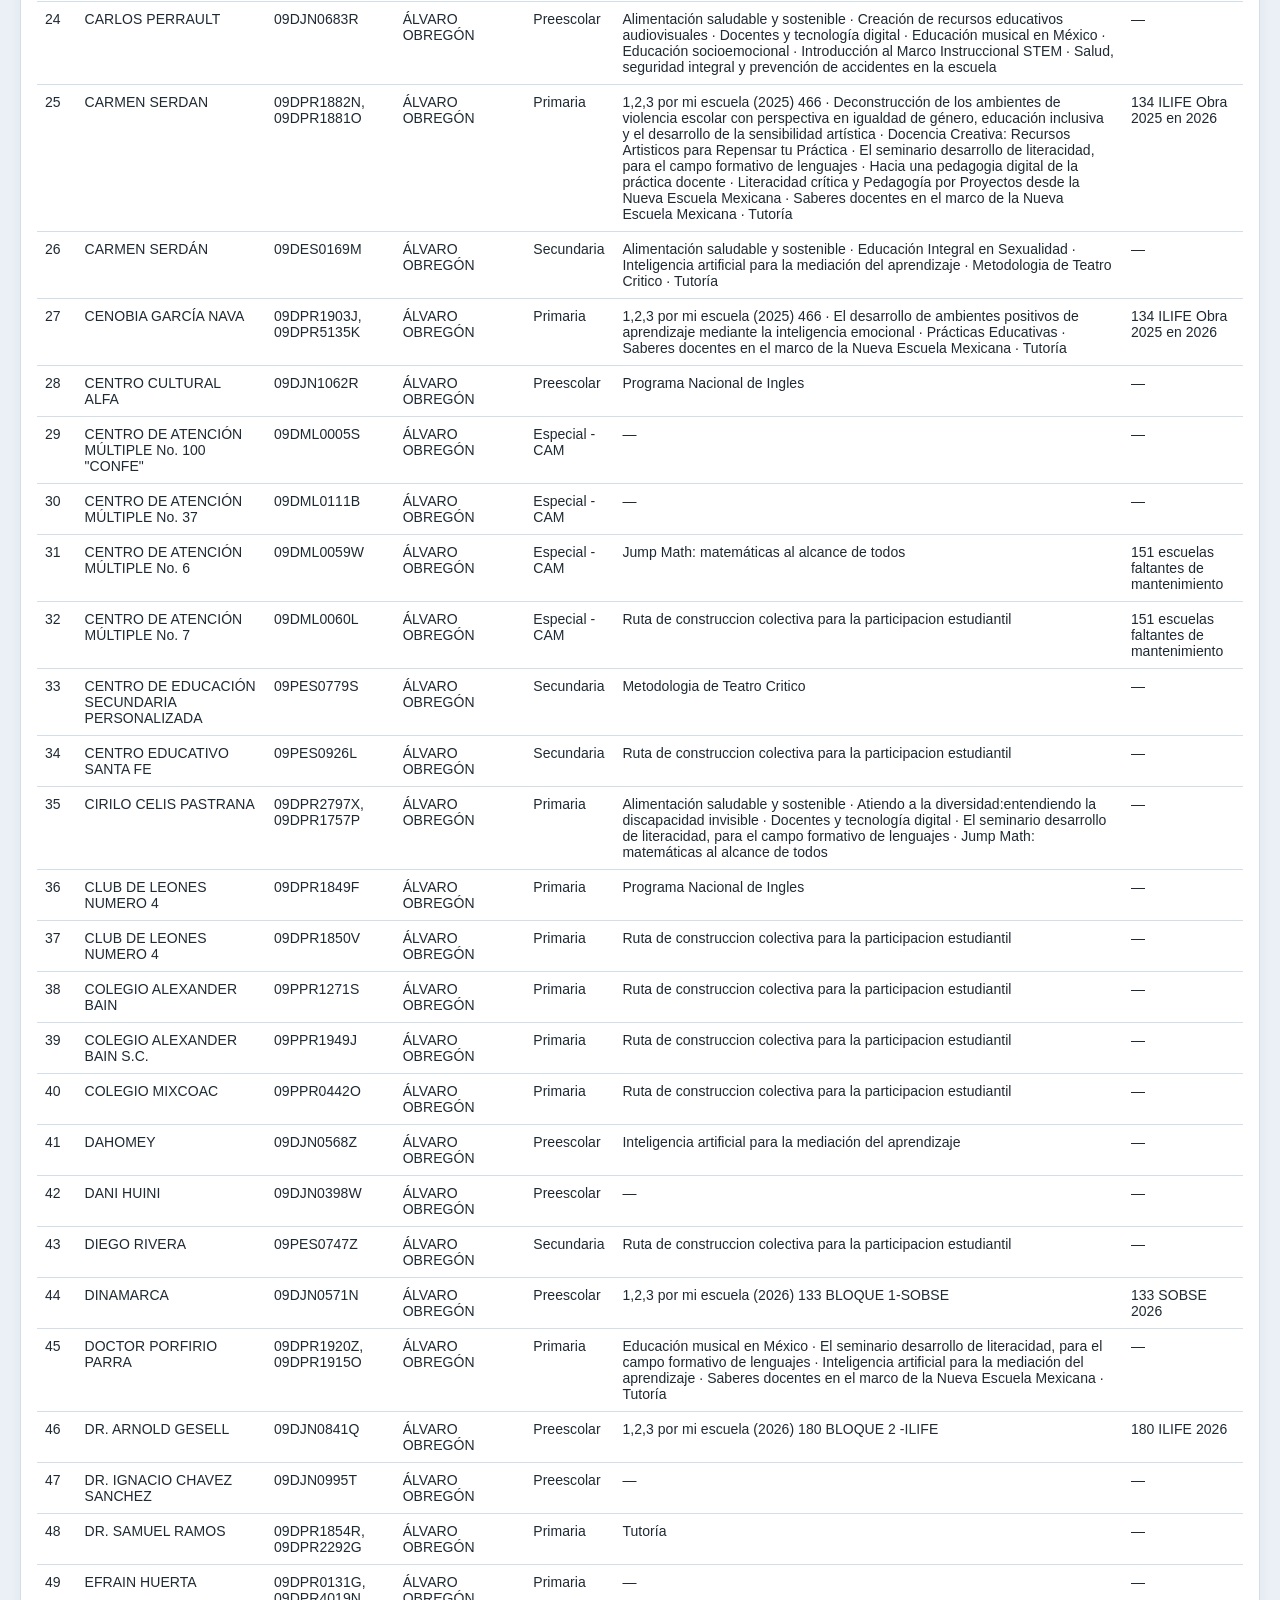
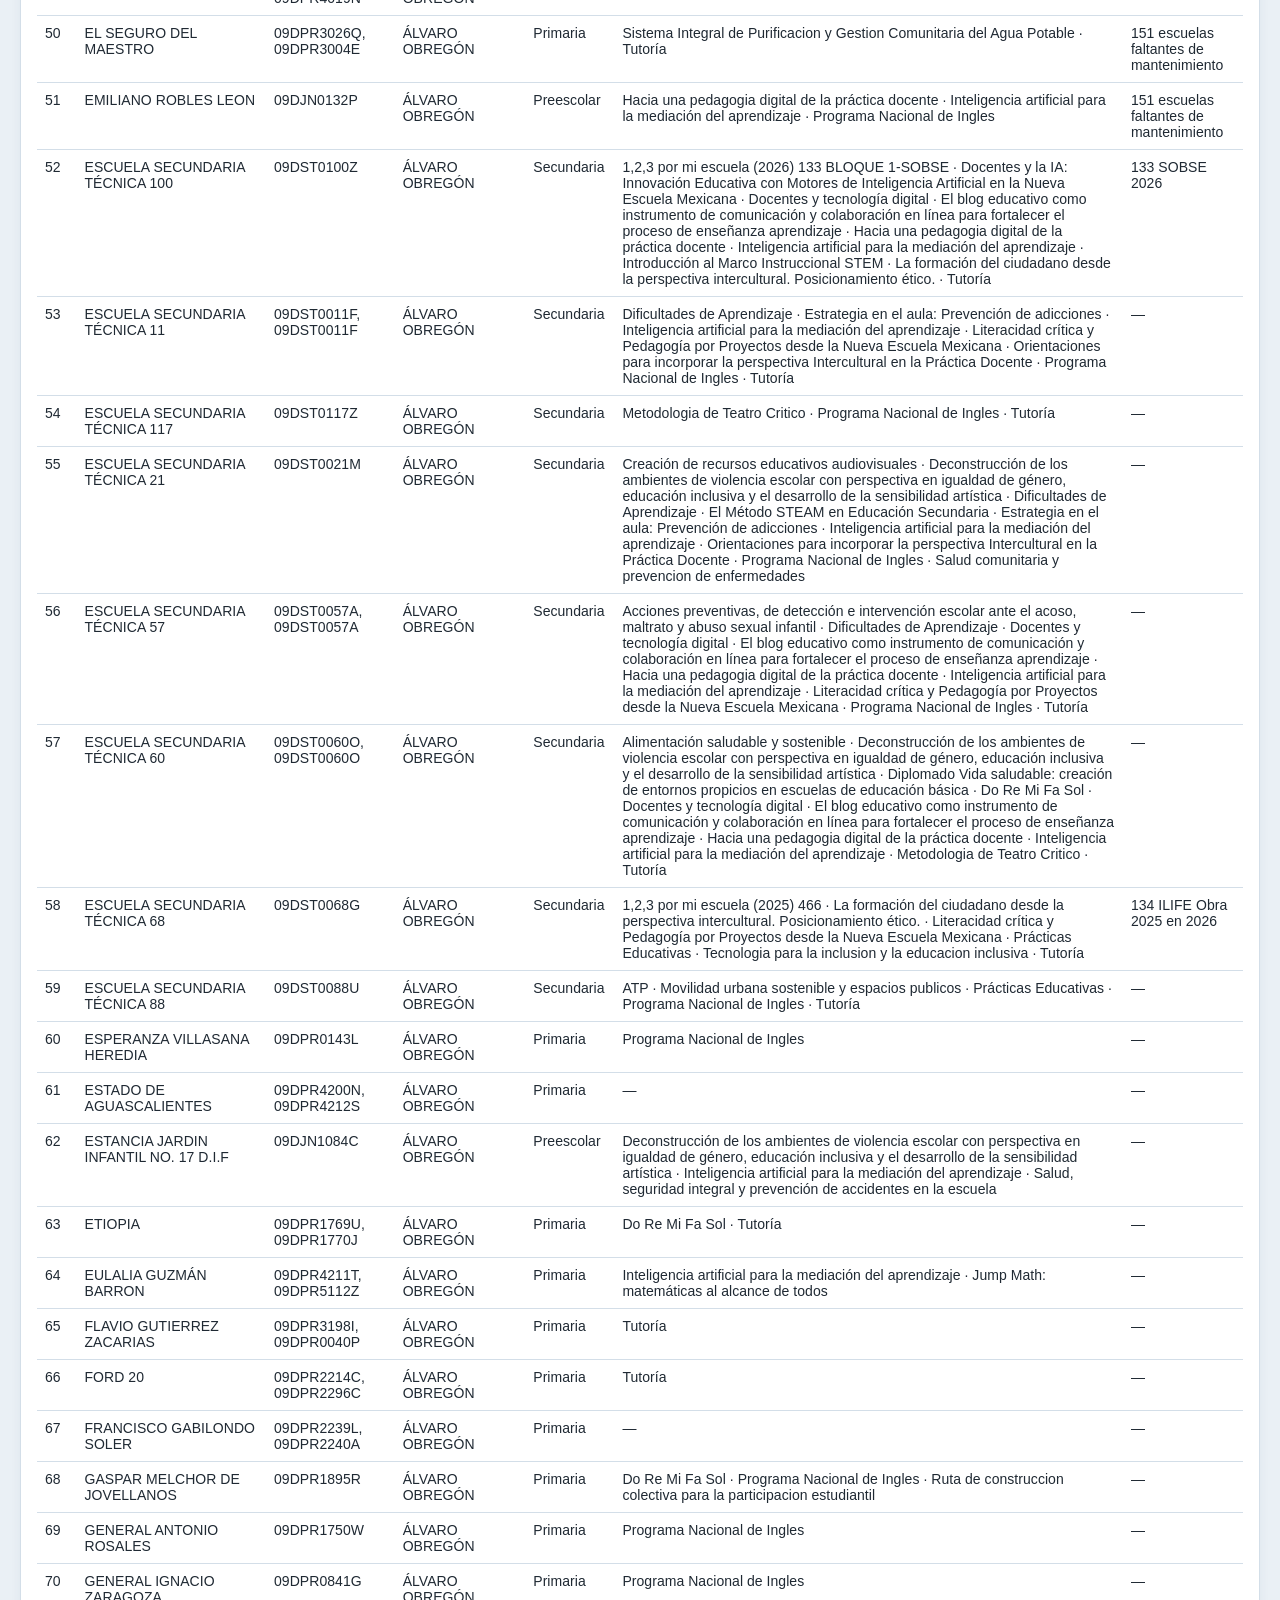
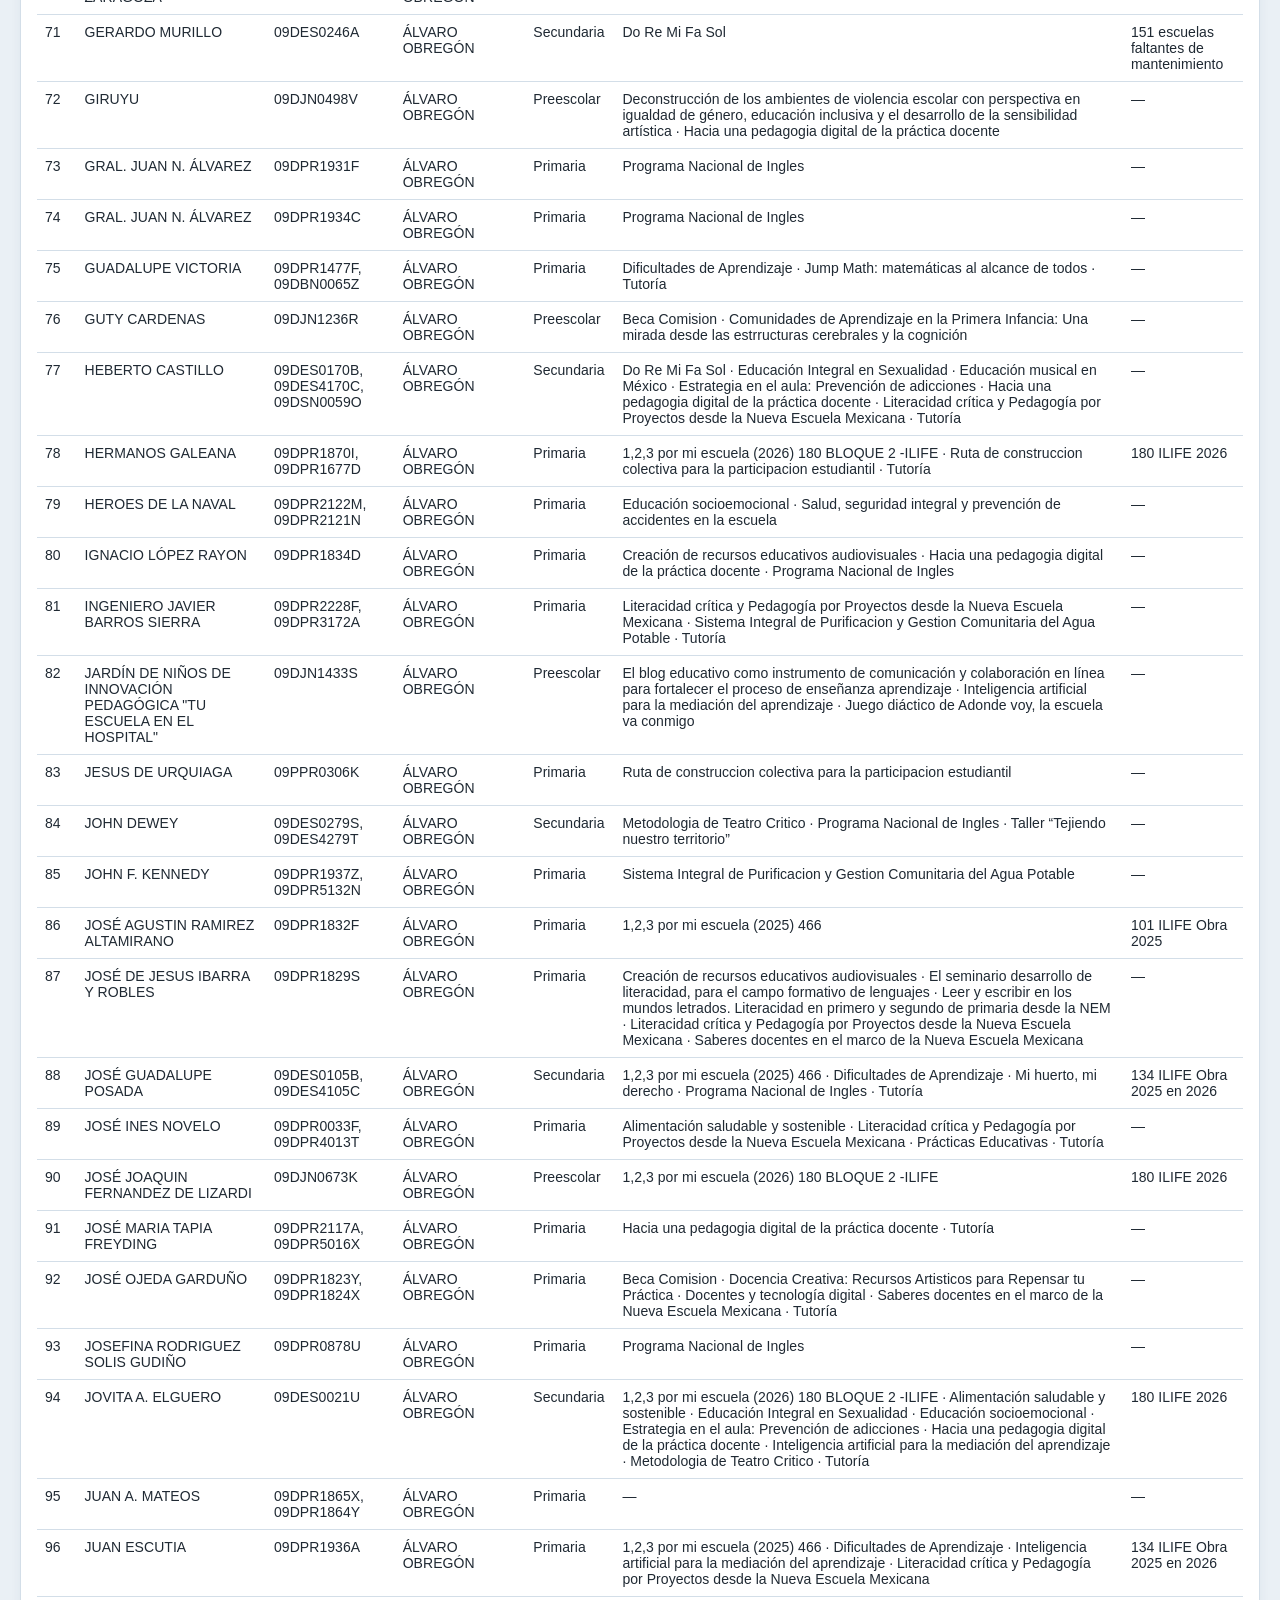
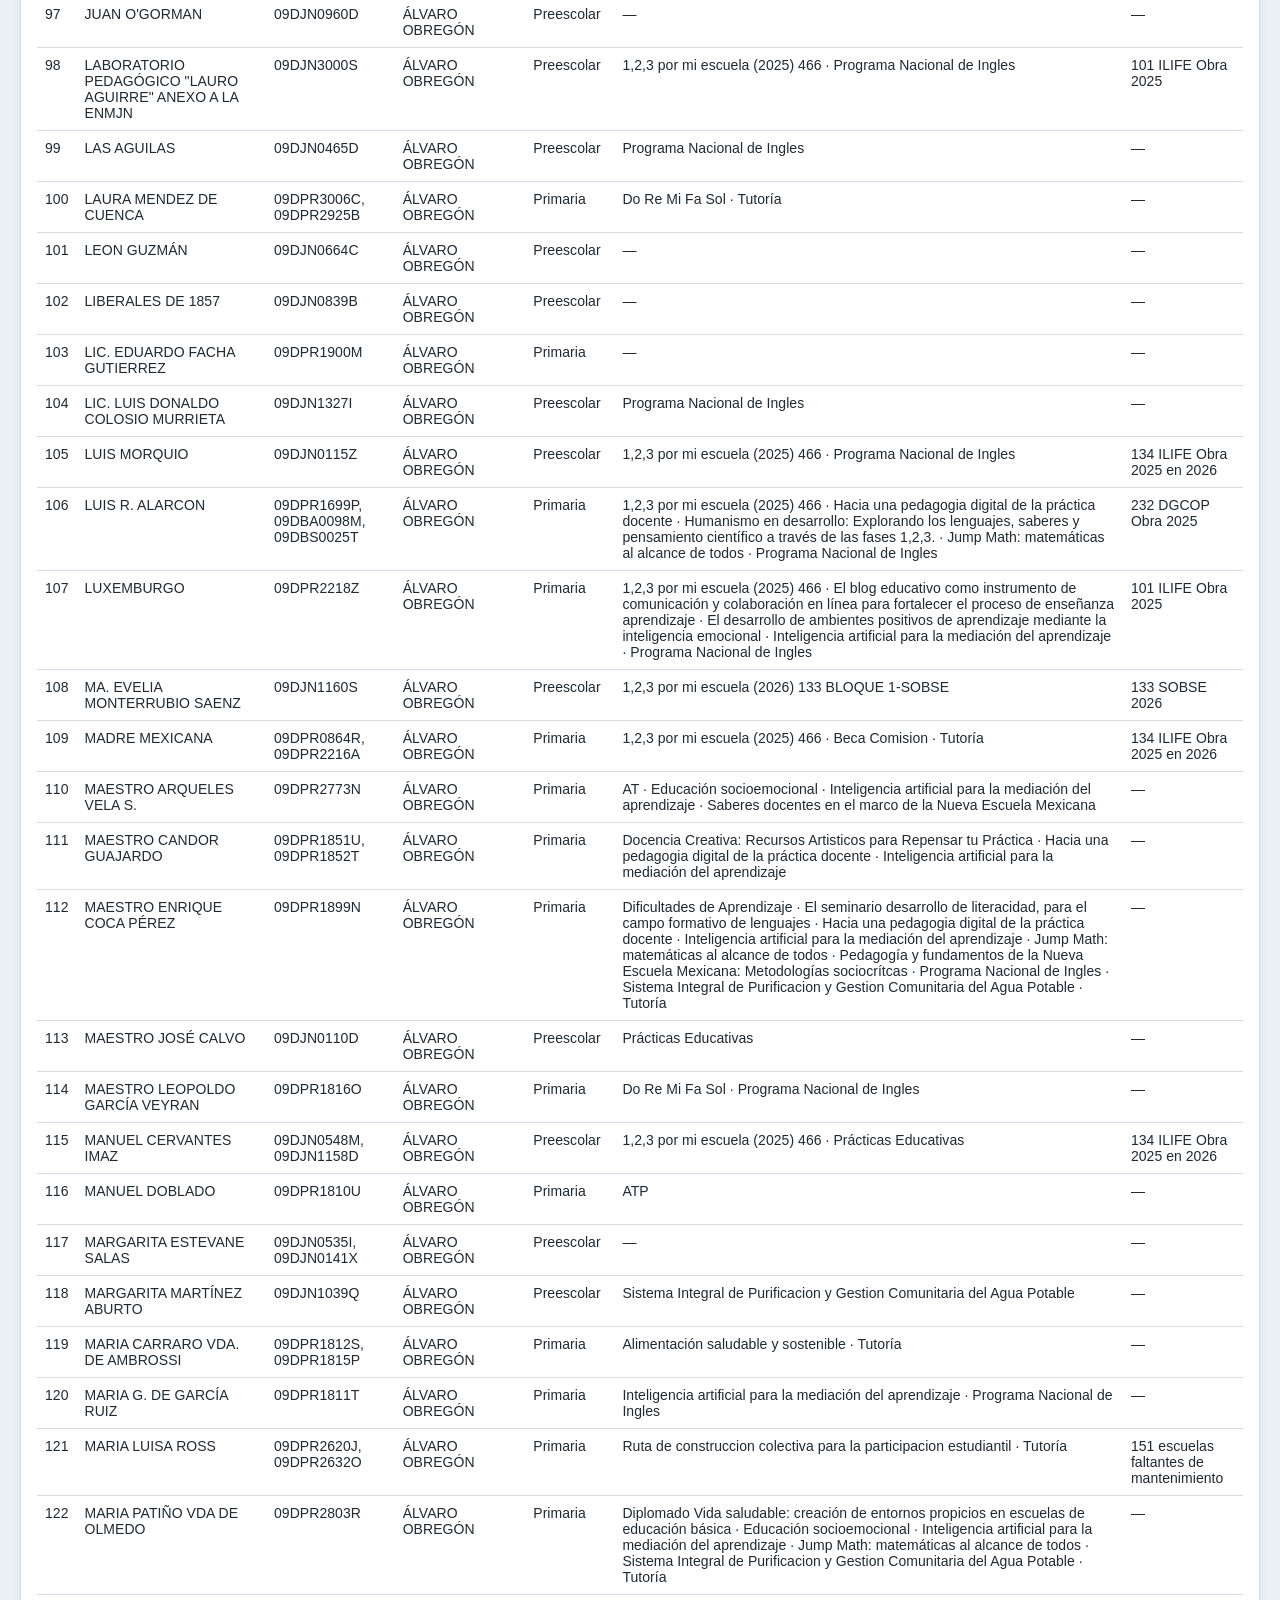
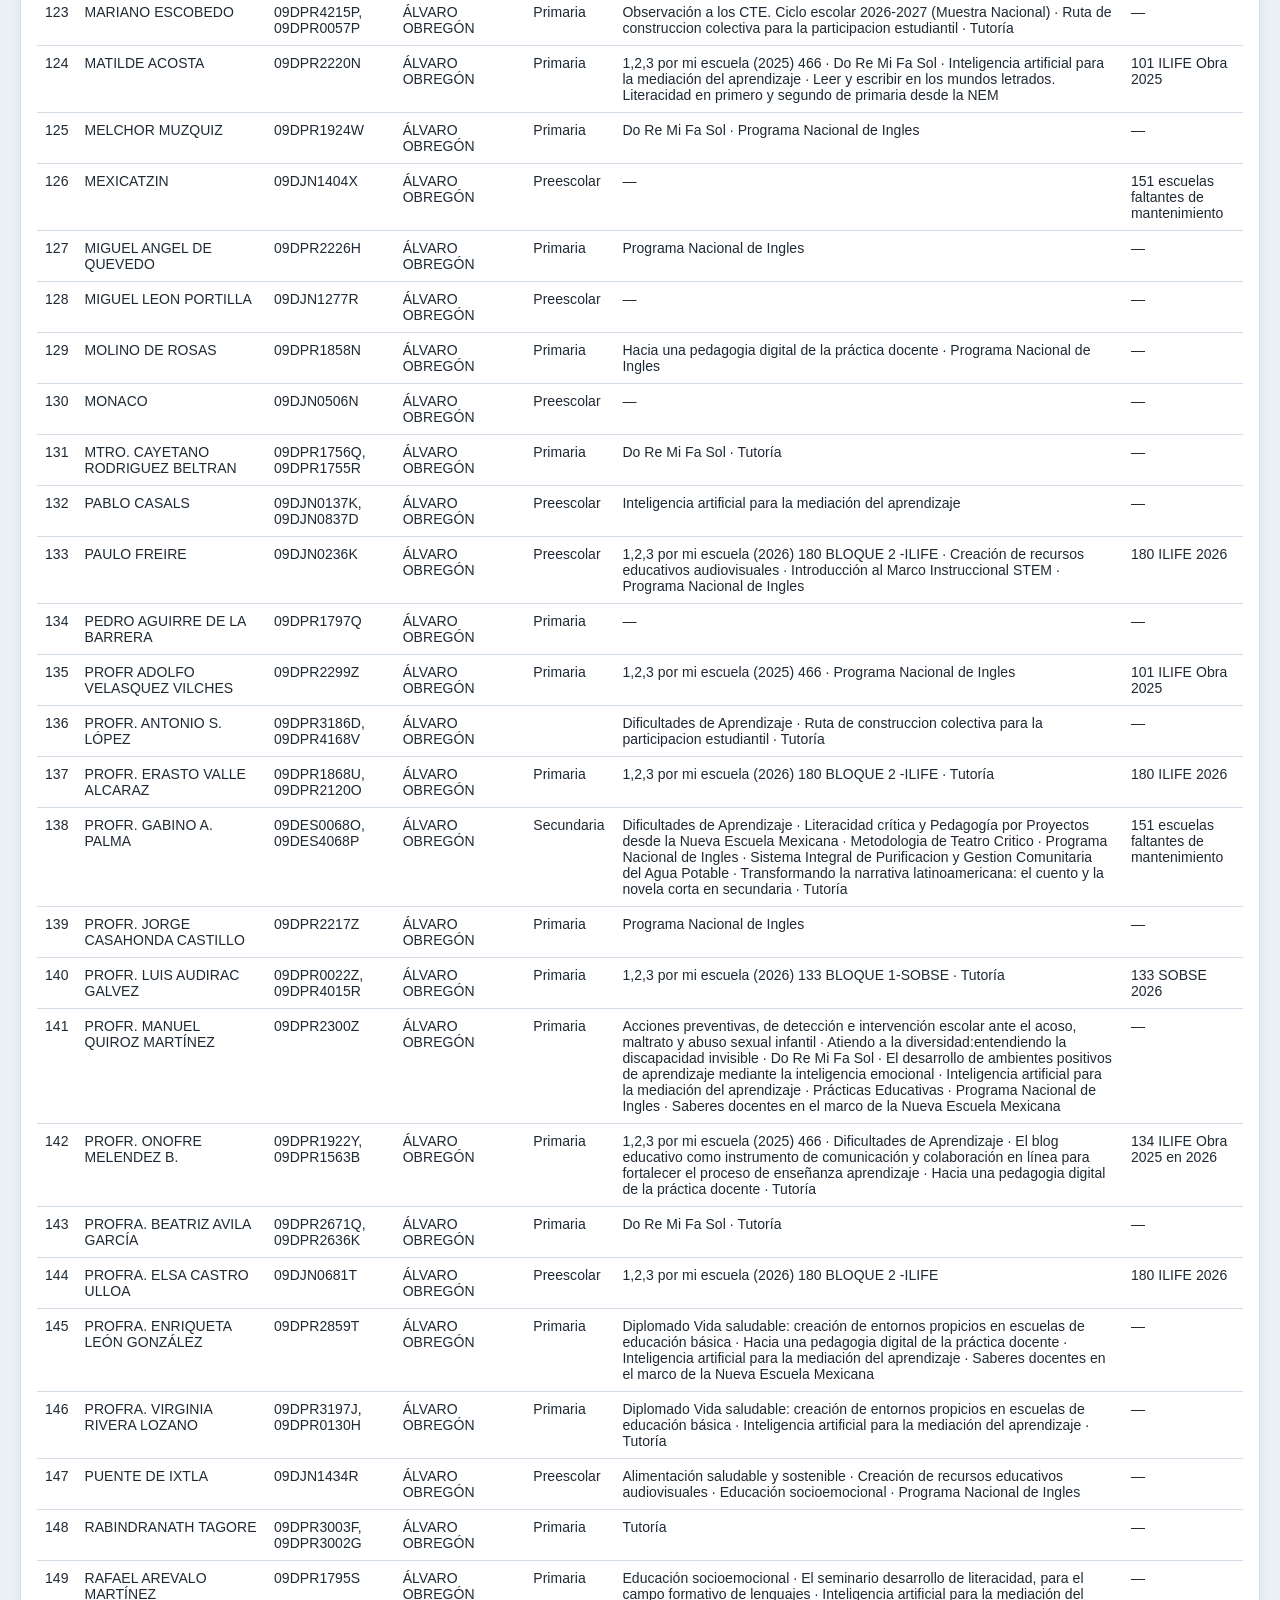
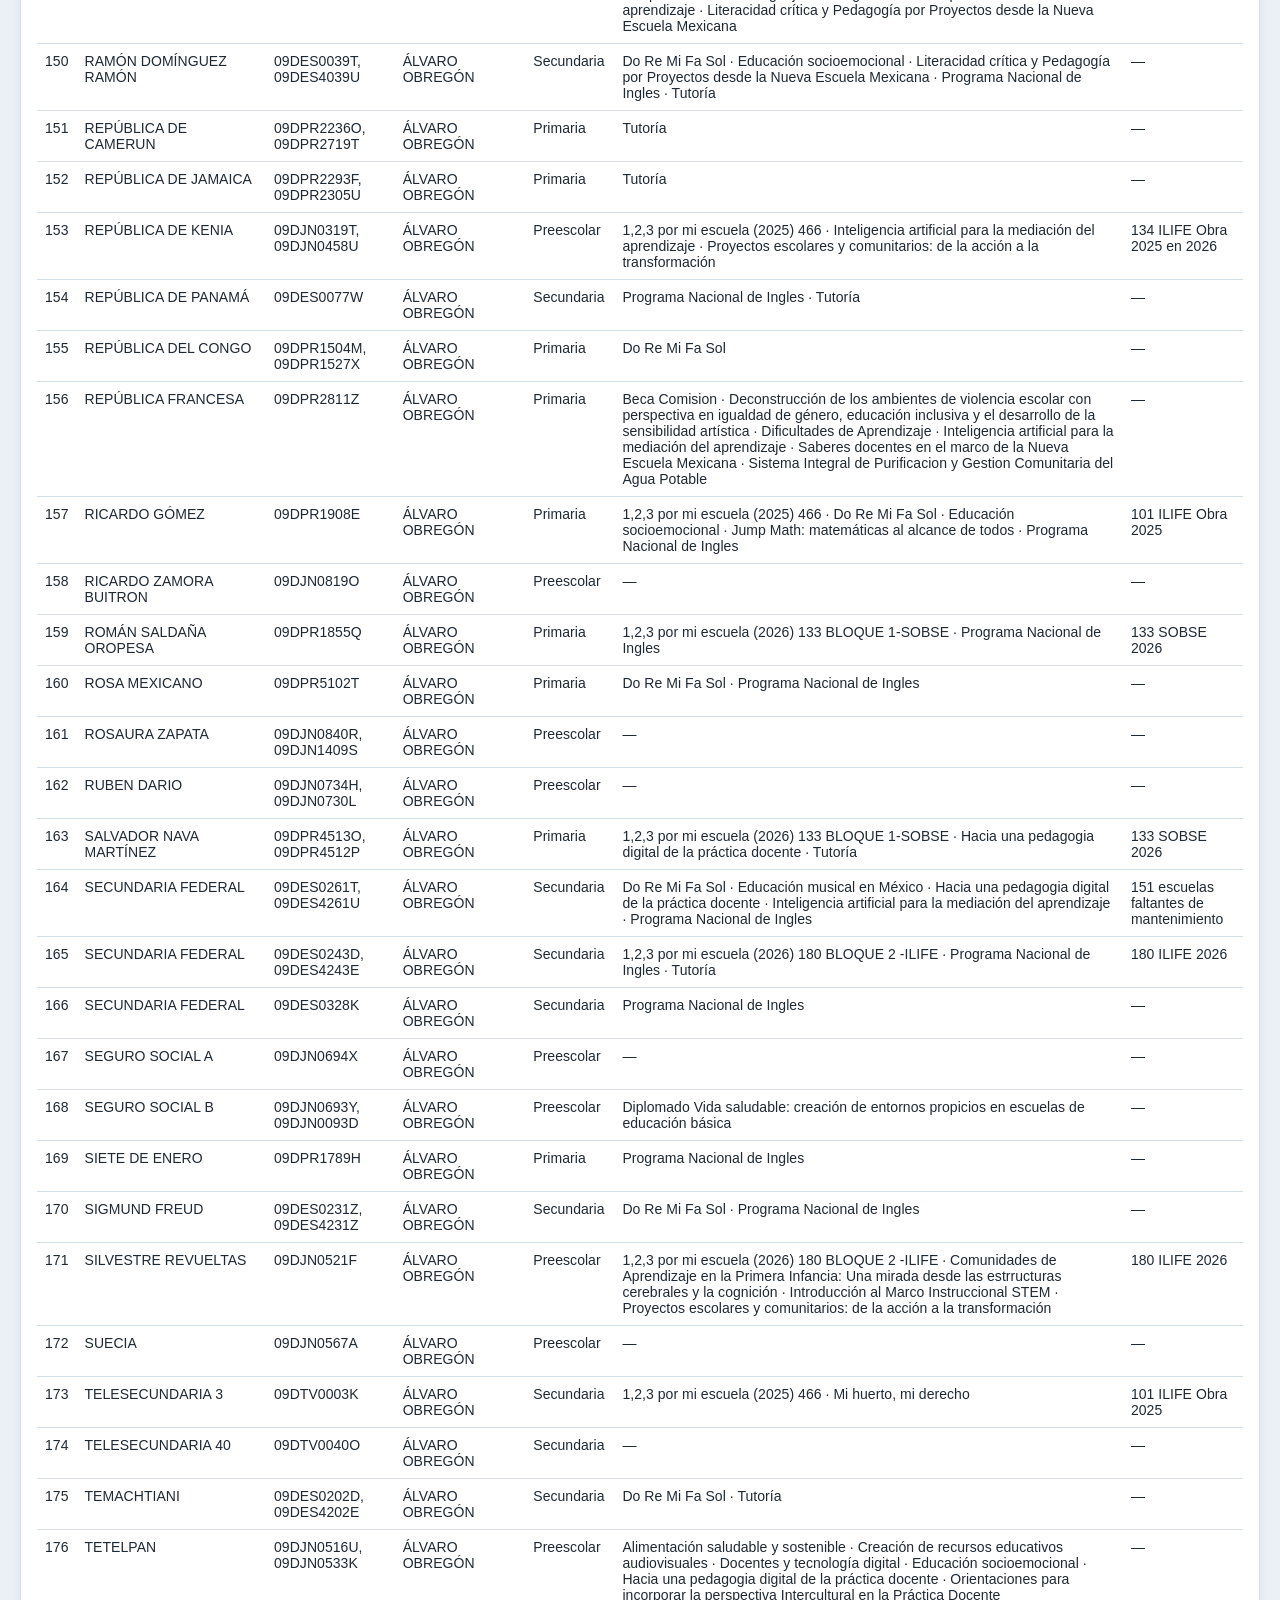
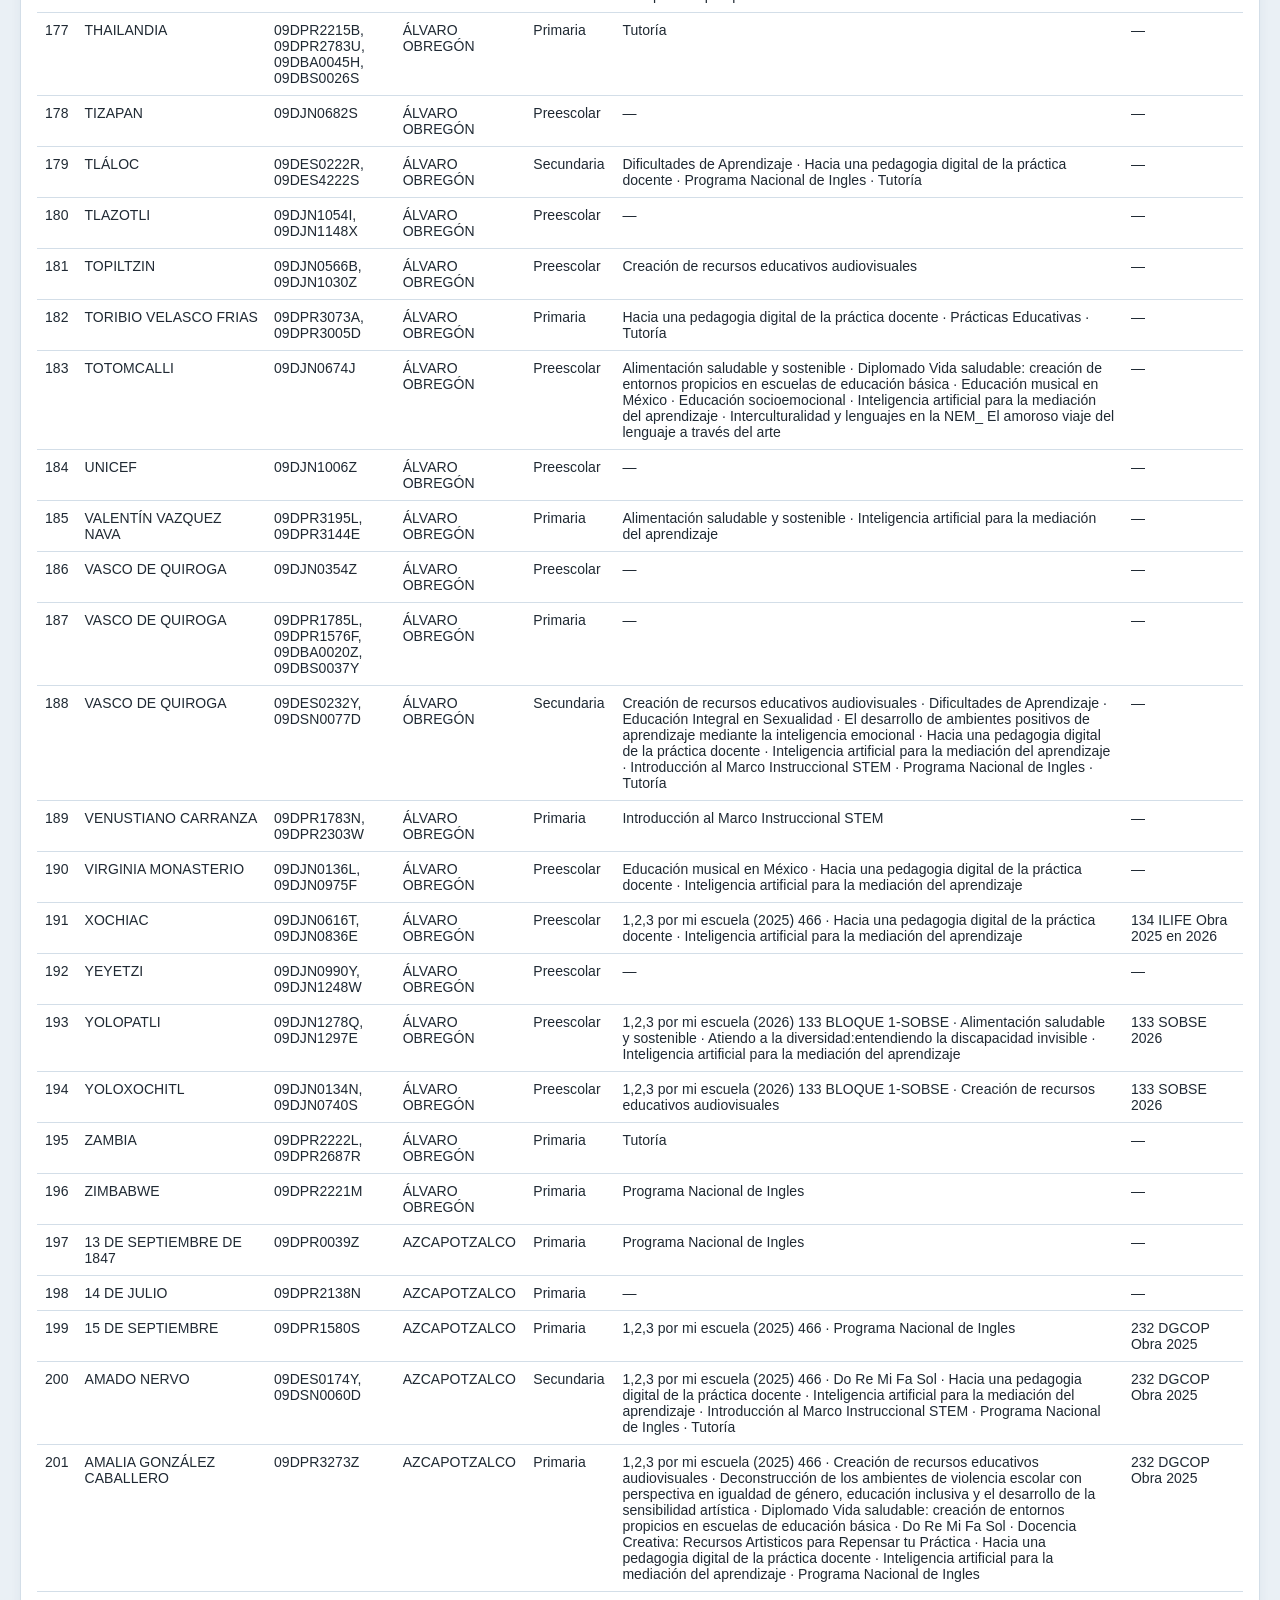
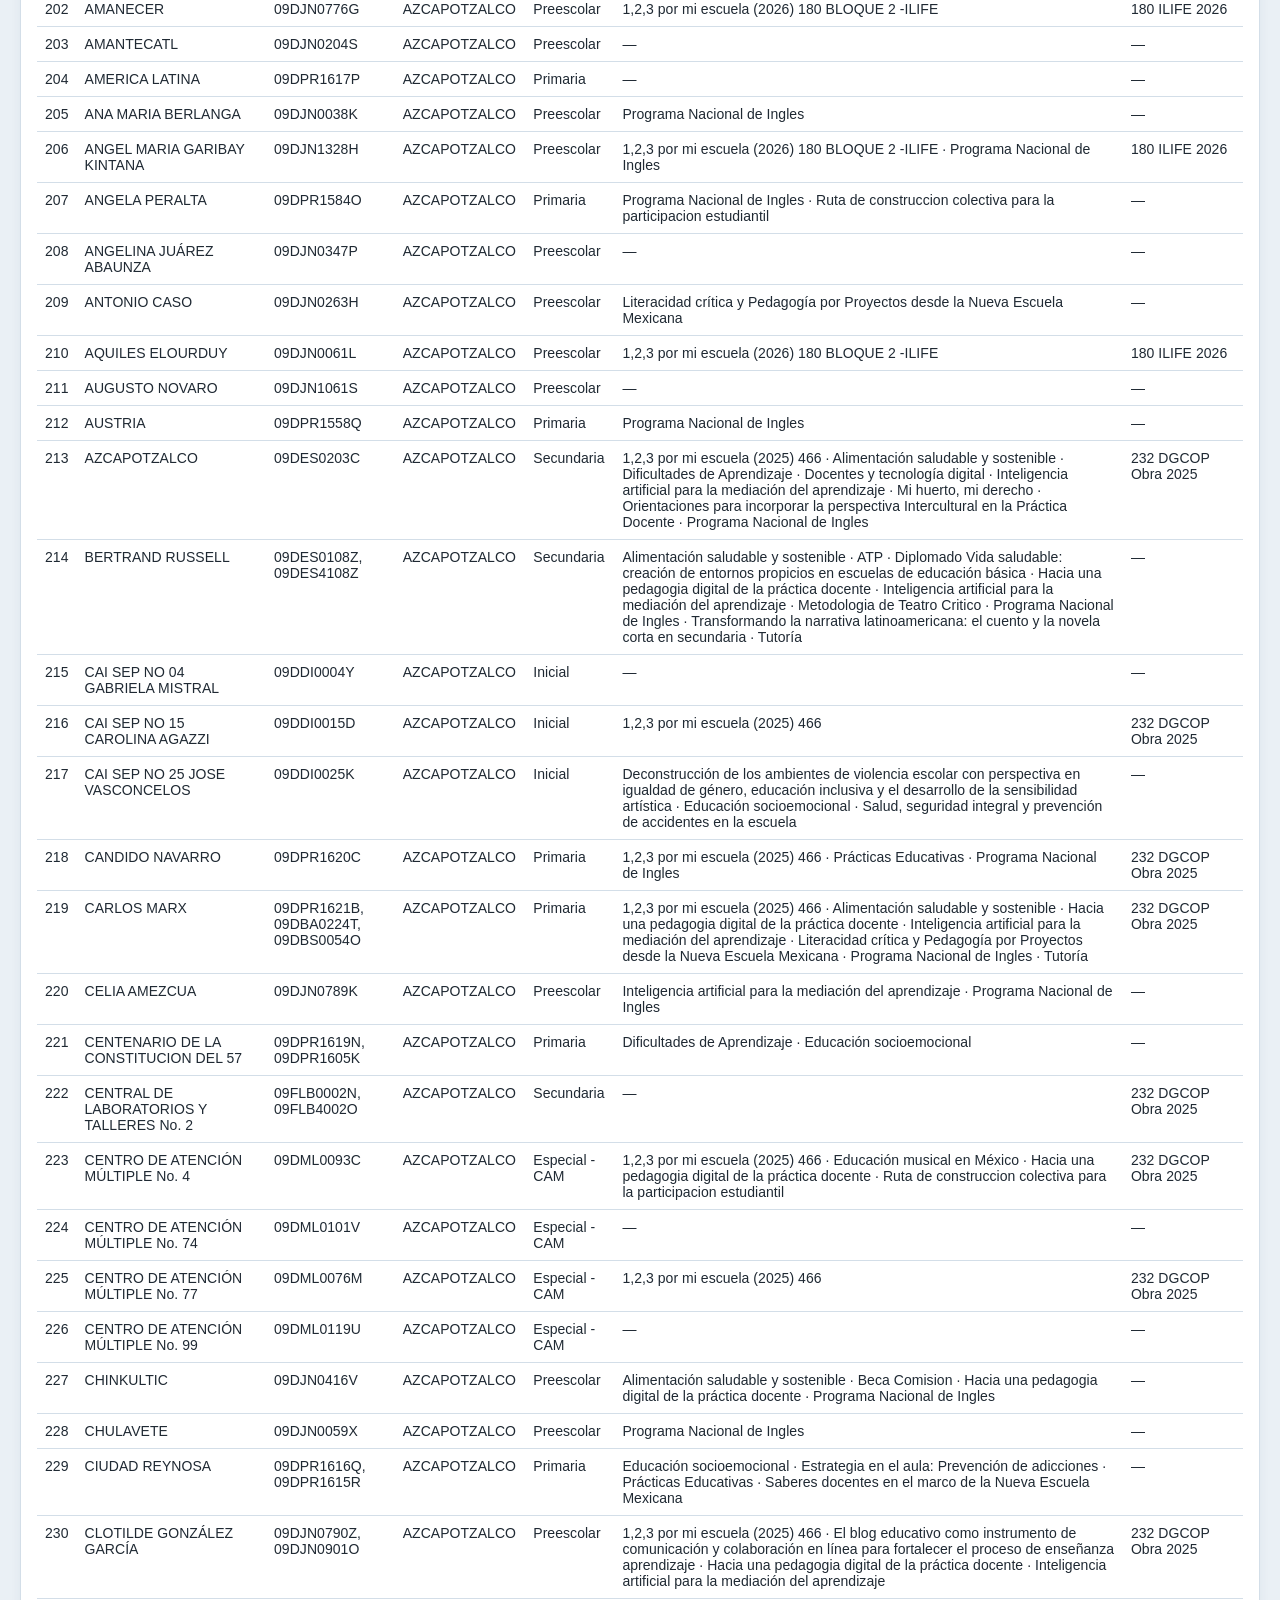
==== commit 16fb0e00: "Visor_Programas_CDMX_Actualizado" ====
--- a/estadisticas.html
+++ b/estadisticas.html
@@ -3,39 +3,60 @@
 <head>
   <meta charset="utf-8">
   <meta name="viewport" content="width=device-width, initial-scale=1">
-  <title>Estadísticas | Visor de programas e infraestructura educativa CDMX</title>
-  <link rel="stylesheet" href="style.css?v=20260818-1">
+  <title>Estadísticas | Visor de programas de la Ciudad de México</title>
+  <link rel="stylesheet" href="style.css?v=20260904-1">
 </head>
 <body class="stats-page">
   <main class="stats-container">
     <header class="stats-header">
-      <div><h1>Estadísticas del visor</h1><p>El resultado conserva el cruce de Programas, Mejoras y Mantenimiento seleccionado en el mapa.</p></div>
+      <div><h1>Estadísticas del visor</h1><p>El resultado conserva los filtros de Programas, Mejoras y territorio seleccionados en el mapa.</p></div>
       <a href="index.html">Volver al visor</a>
     </header>
+
     <section class="stats-filter-panel">
       <h2>Filtros generales</h2>
       <div class="stats-filter-grid">
-        <div><label for="stAlcaldia">Alcaldía</label><select id="stAlcaldia"><option value="">Todas</option></select></div>
         <div><label for="stNivel">Nivel educativo</label><select id="stNivel"><option value="">Todos</option></select></div>
         <div><label for="stCCT">CCT</label><input id="stCCT" type="search" placeholder="Buscar CCT"></div>
         <div><label for="stNombre">Escuela</label><input id="stNombre" type="search" placeholder="Buscar nombre"></div>
-        <div class="stats-actions"><button id="stLimpiar" class="secondary">Limpiar filtros generales</button></div>
+        <div class="stats-actions"><button id="stLimpiar" class="secondary" type="button">Limpiar estos filtros</button></div>
       </div>
     </section>
-    <section class="stats-filter-panel"><h2>Cruce activo</h2><p id="statsContext" class="stats-context">Cargando selección…</p><div id="statsTags" class="popup-flags"></div></section>
+
+    <section class="stats-filter-panel">
+      <h2>Cruce activo</h2>
+      <p id="statsContext" class="stats-context">Cargando selección…</p>
+      <div id="statsTags" class="popup-flags"></div>
+    </section>
+
     <section class="cards">
-      <div class="card"><span>Escuelas del resultado</span><strong id="stTotal">0</strong></div>
-      <div class="card"><span>Mayor número de atenciones</span><strong id="stMax">0</strong></div>
-      <div class="card"><span>Alcaldías representadas</span><strong id="stAux1">0</strong></div>
-      <div class="card"><span>Promedio del índice</span><strong id="stAux2">0</strong></div>
+      <div class="card"><span>Planteles del resultado</span><strong id="stTotal">0</strong></div>
+      <div class="card"><span>Con programas</span><strong id="stPrograms">0</strong></div>
+      <div class="card"><span>Con mejoras</span><strong id="stImprovements">0</strong></div>
+      <div class="card"><span>Alcaldías representadas</span><strong id="stAlcaldias">0</strong></div>
     </section>
+
     <section class="grid-two">
-      <div class="table-panel"><h2>Distribución de atención</h2><table><thead><tr><th>Clasificación</th><th>Escuelas</th><th>Proporción</th></tr></thead><tbody id="tablaDistribucion"></tbody></table></div>
-      <div class="table-panel"><h2>Resultados por nivel educativo</h2><table><thead><tr><th>Nivel</th><th>Escuelas</th><th>Mayor índice</th></tr></thead><tbody id="tablaNivel"></tbody></table></div>
+      <div class="table-panel">
+        <h2>Cobertura del resultado</h2>
+        <table><thead><tr><th>Condición</th><th>Planteles</th><th>Proporción</th></tr></thead><tbody id="tablaCobertura"></tbody></table>
+      </div>
+      <div class="table-panel">
+        <h2>Resultados por nivel educativo</h2>
+        <table><thead><tr><th>Nivel</th><th>Planteles</th><th>Con programas</th><th>Con mejoras</th></tr></thead><tbody id="tablaNivel"></tbody></table>
+      </div>
     </section>
-    <section class="table-panel"><h2>Resultados por alcaldía</h2><table><thead><tr><th>Alcaldía</th><th>Escuelas</th><th>Mayor índice</th><th>Con reforzamiento</th><th>Proporción</th></tr></thead><tbody id="tablaAlcaldia"></tbody></table></section>
-    <section class="table-panel"><h2>Escuelas del resultado</h2><table><thead><tr><th>#</th><th>Escuela</th><th>CCT</th><th>Alcaldía</th><th>Nivel</th><th>Índice</th><th>Programas / proyectos</th></tr></thead><tbody id="tablaRanking"></tbody></table></section>
+
+    <section class="table-panel">
+      <h2>Resultados por alcaldía</h2>
+      <table><thead><tr><th>Alcaldía</th><th>Planteles</th><th>Con programas</th><th>Con mejoras</th><th>Proporción</th></tr></thead><tbody id="tablaAlcaldia"></tbody></table>
+    </section>
+
+    <section class="table-panel">
+      <h2>Planteles del resultado</h2>
+      <table><thead><tr><th>#</th><th>Escuela</th><th>CCT</th><th>Alcaldía</th><th>Nivel</th><th>Programas / proyectos</th><th>Mejoras</th></tr></thead><tbody id="tablaRanking"></tbody></table>
+    </section>
   </main>
-  <script src="estadisticas.js?v=20260818-1"></script>
+  <script src="estadisticas.js?v=20260904-1"></script>
 </body>
 </html>
--- a/style.css
+++ b/style.css
@@ -1,177 +1,278 @@
-:root{
-  --bg:#eef2f6;
-  --panel:#ffffff;
-  --text:#1f2933;
-  --muted:#64748b;
-  --border:#d9e1ea;
-  --primary:#174a72;
-  --primary-dark:#0f3554;
-  --shadow:0 8px 24px rgba(15,23,42,.12);
-}
-
-*{box-sizing:border-box}
-
-body{margin:0;font-family:Inter,"Segoe UI",Roboto,Arial,sans-serif;color:var(--text);background:var(--bg);letter-spacing:.005em}
-
-.topbar{min-height:88px;padding:14px 24px;background:linear-gradient(135deg,#fff 0%,#f5f8fb 100%);border-bottom:1px solid #cbd7e3;display:flex;justify-content:space-between;align-items:center;gap:22px;z-index:1000;position:relative;box-shadow:0 2px 10px rgba(15,53,84,.06)}
-.topbar h1{margin:2px 0 0;font-size:21px;font-weight:750;color:#123958;letter-spacing:-.015em}
-.topbar p{margin:5px 0 0;font-size:12.5px;color:#52677a;max-width:800px;line-height:1.45}
-.topbar a{color:var(--primary);text-decoration:none;font-size:14px;font-weight:700;border:1px solid var(--border);border-radius:8px;padding:8px 12px;background:#fff}
-
-.layout{height:calc(100vh - 88px);display:grid;grid-template-columns:340px 1fr;transition:grid-template-columns .2s ease}
-.layout.sidebar-collapsed{grid-template-columns:0 1fr}
-.sidebar{overflow:auto;padding:14px;border-right:1px solid var(--border);background:#eef3f7;transition:transform .2s ease;z-index:900}
-.layout.sidebar-collapsed .sidebar{transform:translateX(-100%);padding:0;border-right:0;overflow:hidden}
-
-.sidebar-head{display:flex;justify-content:space-between;align-items:center;margin-bottom:12px;color:#17324d;font-size:14px}
-.icon-button{width:30px;height:30px;padding:0;border-radius:8px;background:#dce7f0;color:#17324d;font-size:20px;line-height:1}
-.icon-button:hover{background:#cbd9e5}
-.show-sidebar{position:absolute;left:12px;top:90px;z-index:950;background:#fff;color:#17324d;border:1px solid var(--border);box-shadow:var(--shadow)}
-.hidden{display:none!important}
-
-.panel{background:var(--panel);border:1px solid var(--border);border-radius:12px;padding:14px;margin-bottom:14px;box-shadow:0 1px 3px rgba(15,23,42,.04)}
-.panel h2{margin:0 0 12px;font-size:15px;color:#17324d}
-label{display:block;margin:11px 0 5px;font-size:12px;font-weight:700;color:#334155}
-select,input{width:100%;padding:9px 10px;border:1px solid var(--border);border-radius:8px;background:#fff;color:var(--text)}
-button{border:0;border-radius:8px;padding:9px 12px;background:var(--primary);color:#fff;font-weight:700;cursor:pointer}
-button:hover{background:var(--primary-dark)}
-button.secondary{background:#e2e8f0;color:#1e293b}
-.buttons{display:flex;gap:8px;margin-top:12px}.buttons button{flex:1}
-.hint{margin:0 0 10px;color:var(--muted);font-size:12px;line-height:1.35}
-
-.checklist{max-height:265px;overflow:auto;border:1px solid var(--border);border-radius:8px;padding:8px}
-.checklist label{display:flex;align-items:center;gap:8px;margin:0;padding:7px 4px;font-weight:400;font-size:13px;border-bottom:1px solid #eef2f7}
-.checklist label:last-child{border-bottom:0}.checklist input{width:auto}
-
-.collapse-title{width:100%;display:flex;justify-content:space-between;align-items:center;background:#f8fafc;color:#17324d;border:1px solid var(--border);padding:10px 12px}
-.collapse-title:hover{background:#eef3f7}
-.collapsible-body{padding-top:12px}
-.inline-check{display:flex;align-items:center;gap:8px;margin:8px 0;font-size:13px;font-weight:500}.inline-check input{width:auto}
-
-.kpis{display:grid;grid-template-columns:repeat(3,1fr);gap:8px}
-.kpis div{border:1px solid var(--border);border-radius:10px;padding:8px;text-align:center;background:#f8fafc}
-.kpis strong{display:block;font-size:20px;color:var(--primary)}.kpis span{font-size:11px;color:var(--muted)}
-
-.maparea{position:relative;min-width:0;overflow:hidden}#map{height:100%;width:100%}
-.legend{position:absolute;left:14px;bottom:18px;background:#fff;border:1px solid var(--border);border-radius:10px;padding:10px;box-shadow:var(--shadow);z-index:800;min-width:190px;font-size:12px}
-.extra-legend{bottom:188px;min-width:210px}
-.legend-head{display:flex;align-items:center;justify-content:space-between;gap:10px;margin-bottom:8px}.legend button{width:24px;height:24px;padding:0;line-height:24px;border-radius:6px}
-.swatch{display:inline-block;width:12px;height:12px;border-radius:50%;margin-right:7px;border:1px solid rgba(0,0,0,.18)}.swatch.square{border-radius:2px}
-.c-muy-baja{background:#2ca25f}.c-baja{background:#a1d99b}.c-media{background:#ffd166}.c-alta{background:#f97316}.c-muy-alta{background:#dc2626}
-.s-muy-bajo{background:#006837}.s-bajo{background:#78c679}.s-medio{background:#ffd166}.s-alto{background:#f97316}.s-muy-alto{background:#dc2626}
-
-.detail-panel{position:absolute;right:16px;top:16px;width:360px;max-width:calc(100% - 32px);max-height:calc(100% - 32px);overflow:auto;background:#fff;border:1px solid var(--border);border-radius:14px;padding:16px;box-shadow:var(--shadow);z-index:850;transform:translateX(410px);transition:.22s ease}.detail-panel.open{transform:translateX(0)}
-.detail-panel .close{position:absolute;right:10px;top:10px;width:28px;height:28px;padding:0;background:#e2e8f0;color:#1e293b}.detail-panel h2{font-size:17px;margin:4px 34px 12px 0;color:#17324d}
-.detail-content dl{display:grid;grid-template-columns:120px 1fr;gap:7px 10px;margin:0 0 14px;font-size:13px}.detail-content dt{font-weight:700;color:#334155}.detail-content dd{margin:0;color:#1f2933}.detail-content h3{font-size:14px;margin:14px 0 6px;color:#17324d}.detail-content p{font-size:13px;line-height:1.4;margin:0 0 8px}
-.badge{display:inline-block;padding:4px 8px;border-radius:999px;font-size:12px;font-weight:700;color:#172033}.badge.muy-baja{background:#c7e9d0}.badge.baja{background:#d9f0d3}.badge.media{background:#fff1b8}.badge.alta{background:#fed7aa}.badge.muy-alta{background:#fecaca}
-.need-list{margin:8px 0 0;padding-left:18px;font-size:13px}.need-list li{margin:4px 0}
-.popup-title{font-weight:700;color:#17324d;margin-bottom:4px}.popup-meta{font-size:12px;color:#475569}.popup-details{margin-top:8px;font-size:12px}
-.summary-marker{border-radius:50%;background:rgba(31,78,121,.88);color:#fff;display:flex;align-items:center;justify-content:center;border:2px solid #fff;box-shadow:0 2px 8px rgba(15,23,42,.25);font-weight:700}
-.fracture-tooltip{font-size:12px;color:#17324d;font-weight:700;background:#fff;border:1px solid var(--border);box-shadow:0 2px 8px rgba(15,23,42,.12)}
-.leaflet-control-layers{border-radius:10px!important;border:1px solid var(--border)!important;box-shadow:var(--shadow)!important;margin-bottom:18px!important;margin-right:18px!important}
-
-.stats-page{min-height:100vh;padding:18px}.stats-container{max-width:1180px;margin:0 auto}.stats-header{background:#fff;border:1px solid var(--border);border-radius:14px;padding:18px;margin-bottom:16px;display:flex;justify-content:space-between;gap:14px;align-items:center}.stats-header h1{margin:0;font-size:22px;color:#17324d}.stats-header p{margin:6px 0 0;color:var(--muted);font-size:13px}.stats-header a{color:var(--primary);font-weight:700;text-decoration:none}.cards{display:grid;grid-template-columns:repeat(4,1fr);gap:12px;margin-bottom:16px}.card{background:#fff;border:1px solid var(--border);border-radius:14px;padding:16px}.card span{font-size:12px;color:var(--muted)}.card strong{display:block;font-size:28px;color:var(--primary);margin-top:6px}.grid-two{display:grid;grid-template-columns:1fr 1fr;gap:16px}.table-panel{background:#fff;border:1px solid var(--border);border-radius:14px;padding:16px;margin-bottom:16px;overflow:auto}.table-panel h2{margin:0 0 12px;font-size:16px;color:#17324d}table{width:100%;border-collapse:collapse;font-size:13px}th,td{border-bottom:1px solid #e8eef5;padding:8px 7px;text-align:left}th{color:#334155;background:#f8fafc;font-size:12px}.bar{height:10px;background:#e2e8f0;border-radius:999px;overflow:hidden;min-width:80px}.bar span{display:block;height:100%;background:#1f4e79}
-
-@media (max-width:900px){
-  .topbar{height:auto;min-height:72px;align-items:flex-start;flex-direction:column}.layout{height:auto;grid-template-columns:1fr}.layout.sidebar-collapsed{grid-template-columns:1fr}.layout.sidebar-collapsed .sidebar{display:none}.sidebar{max-height:none;border-right:0;border-bottom:1px solid var(--border)}.show-sidebar{top:96px}.maparea{height:70vh}.detail-panel{width:auto;left:12px;right:12px;top:auto;bottom:12px;max-height:58%;transform:translateY(110%)}.detail-panel.open{transform:translateY(0)}.legend{left:10px;bottom:10px}.extra-legend{bottom:180px}.cards,.grid-two{grid-template-columns:1fr}
-}
-.mode-button{width:100%;margin-top:8px;background:#e2e8f0;color:#17324d}.mode-button.active{background:var(--primary);color:#fff}.soft-rule{border:0;border-top:1px solid var(--border);margin:10px 0}.dynamic-kpis{grid-template-columns:repeat(2,1fr)}.popup-flags{margin-top:7px}.mini-tag{display:inline-block;padding:3px 6px;border-radius:999px;font-size:10px;font-weight:700;margin-right:4px}.mini-tag.blue{background:#dbeafe;color:#1d4ed8}.mini-tag.purple{background:#ede9fe;color:#6d28d9}.detail-tabs{display:flex;gap:5px;flex-wrap:wrap;margin-bottom:12px}.tab-btn{padding:7px 9px;background:#e2e8f0;color:#334155;font-size:11px}.tab-btn.active{background:var(--primary);color:#fff}.tab-pane{display:none}.tab-pane.active{display:block}.info-card{border:1px solid var(--border);border-radius:10px;padding:10px;margin:8px 0}.info-card h3{margin-top:0}.blue-card{border-left:4px solid #2563eb}.purple-card{border-left:4px solid #7c3aed}.muted-box,.method-note{background:#f8fafc;border:1px solid var(--border);border-radius:8px;padding:9px;color:var(--muted)}
-.nested-filter{margin:6px 0 10px 26px;padding:8px 10px;border-left:3px solid #dbeafe;background:#f8fafc;border-radius:6px}.nested-filter label{margin-top:0}.download-list{display:grid;gap:8px}.download-list a{display:block;padding:9px 10px;border:1px solid var(--border);border-radius:8px;text-decoration:none;color:var(--primary);font-size:12px;font-weight:700;background:#f8fafc}.download-list a:hover{background:#eaf2f8}.observation-card{margin:10px 0;padding:11px;border-left:4px solid #c2410c;background:#fff7ed;border-radius:8px;font-size:13px;line-height:1.45}.observation-card p{margin:5px 0 0}.observation-card.reinforced{border-left-color:#7c3aed;background:#f5f3ff}.summary-marker{cursor:pointer}.stats-filter-panel{background:#fff;border:1px solid var(--border);border-radius:12px;padding:14px;margin:16px 0;box-shadow:0 1px 3px rgba(15,23,42,.04)}.stats-filter-grid{display:grid;grid-template-columns:repeat(4,minmax(160px,1fr));gap:12px}.stats-filter-grid label{margin-top:0}.stats-actions{display:flex;align-items:end;gap:8px}.stats-context{margin:0 0 14px;color:var(--muted);font-size:13px}.empty-row{text-align:center;color:var(--muted);padding:18px!important}@media(max-width:900px){.stats-filter-grid{grid-template-columns:1fr 1fr}}@media(max-width:600px){.stats-filter-grid{grid-template-columns:1fr}}
-
-/* Señales de necesidades que coinciden con apoyos previos */
-.mini-tag.warning{background:#fff3cd;color:#8a4b08;border:1px solid #f4c15d}
-.support-warning{margin:12px 0;padding:12px;border:1px solid #f4c15d;border-left:5px solid #d97706;border-radius:9px;background:#fff8e6;color:#713f12;font-size:12px;line-height:1.45}
-.support-warning p{margin:6px 0}.support-warning ul{margin:7px 0 0;padding-left:18px}
-.need-list li{display:flex;align-items:flex-start;justify-content:space-between;gap:10px}
-.need-list li.need-with-support{padding:8px;border-radius:7px;background:#fff8e6;border:1px solid #f7d58a}
-.support-signal{display:inline-block;flex:0 0 auto;padding:3px 6px;border-radius:999px;background:#fef3c7;color:#92400e;font-size:10px;font-weight:700;white-space:nowrap}
-@media(max-width:600px){.need-list li{display:block}.support-signal{margin-top:5px;white-space:normal}}
-
-.mini-tag.teal{background:#ccfbf1;color:#115e59}
-.mini-tag.gold{background:#fef3c7;color:#854d0e}
-.teal-card{border-left-color:#0f766e}
-.gold-card{border-left-color:#ca8a04}
-.compact-support{padding:8px 10px;margin:8px 0}
-
-.submenu-clear{
-  width:100%;
-  margin-top:10px;
-  padding:8px 10px;
-  border:1px solid #cbd5e1;
-  border-radius:8px;
-  background:#f8fafc;
-  color:#334155;
-  font-size:12px;
-  font-weight:700;
-}
-.submenu-clear:hover{
-  background:#e2e8f0;
-  color:#0f172a;
-}
-
-
-/* Ajustes institucionales de presentación */
-.brand-block{display:flex;flex-direction:column;min-width:0}
-.eyebrow,.panel-kicker{display:block;color:#5f7385;font-size:10px;font-weight:800;letter-spacing:.12em;text-transform:uppercase}
-.topbar nav a{display:inline-flex;align-items:center;min-height:38px;padding:0 14px;border:1px solid #b9c9d8;border-radius:9px;background:#fff;box-shadow:0 1px 2px rgba(15,53,84,.04);transition:.18s ease}
-.topbar nav a:hover{border-color:var(--primary);background:#f2f7fb;transform:translateY(-1px)}
-.sidebar{background:#f7f9fb}
-.sidebar-head{min-height:58px;padding:11px 14px;background:#fff;border-bottom:1px solid #dbe3eb}
-.sidebar-head strong{display:block;margin-top:2px;color:#173b58;font-size:14px}
-.panel{margin:10px;border-color:#d8e1ea;border-radius:11px;background:#fff;box-shadow:0 1px 3px rgba(15,53,84,.035)}
-.panel h2{color:#183e5d;letter-spacing:.005em}
-.panel label{color:#405467}
-input,select{border-color:#c9d5e0;background:#fbfcfd;transition:border-color .16s,box-shadow .16s}
-input:focus,select:focus{outline:none;border-color:#4f7da1;box-shadow:0 0 0 3px rgba(23,74,114,.12);background:#fff}
-button{transition:background .16s,border-color .16s,transform .16s,box-shadow .16s}
-button:hover{transform:translateY(-1px)}
-#btnAplicar,.mode-button.active{box-shadow:0 3px 8px rgba(23,74,114,.18)}
-#map{background:#dfe8ef}
-.legend{border:1px solid #cbd7e3;box-shadow:0 8px 24px rgba(15,53,84,.13);backdrop-filter:blur(3px)}
-.detail-panel{border-left:1px solid #cbd7e3;box-shadow:-10px 0 28px rgba(15,53,84,.13)}
-.detail-panel h2{color:#143c5c}
-.info-card,.observation-card,.muted-box{box-shadow:0 1px 2px rgba(15,53,84,.035)}
-.card,.table-panel,.stats-filter-panel{border-color:#d4dee7;box-shadow:0 3px 12px rgba(15,53,84,.055)}
-.stats-header{padding-bottom:16px;border-bottom:1px solid #d7e0e9}
-@media(max-width:900px){.topbar{padding:12px 16px}.topbar nav{width:100%}.topbar nav a{justify-content:center;width:100%}}
-
-.problematica-block{margin-top:12px;padding:12px;border-left:4px solid #b91c1c;background:#fff7f7;border-radius:8px}.problematica-block h4{margin:0 0 6px;color:#991b1b;font-size:13px}.problematica-block p{margin:0;line-height:1.5}.red-card{border-left:4px solid #b91c1c}.mini-tag.red{background:#fee2e2;color:#991b1b}
-
-
-/* Ajustes de interacción: filtros automáticos y controles de zoom */
-.buttons.single-action{display:block}
-.buttons.single-action .secondary{width:100%}
-.leaflet-top.leaflet-right{top:12px;right:12px}
-.leaflet-right .leaflet-control-zoom{margin-right:0;margin-top:0;border:1px solid var(--border);border-radius:10px;box-shadow:var(--shadow)}
-.leaflet-control-zoom a{color:#17324d!important;background:#fff!important}
-.leaflet-control-zoom a:hover{background:#eef4f8!important}
-@media(max-width:900px){.leaflet-top.leaflet-right{top:10px;right:10px}}
-
-/* Selección múltiple y cruces temáticos */
-.section-actions{display:grid;grid-template-columns:1fr 1fr;gap:7px;margin:9px 0}
-.compact-action{padding:7px 8px;font-size:11px;border:1px solid var(--primary)}
-.secondary-action{background:#f8fafc;color:#334155;border-color:#cbd5e1}
-.secondary-action:hover{background:#e2e8f0;color:#0f172a}
-.theme-checklist{display:grid;gap:2px}
-.theme-checklist .inline-check{padding:6px 7px;margin:0;border-radius:7px}
-.theme-checklist .inline-check:hover{background:#f1f5f9}
-.selection-counter{padding:7px 9px;margin:7px 0;color:#52677a;background:#f8fafc;border:1px solid #e2e8f0;border-radius:7px;font-size:11px}
-.selection-counter strong{color:var(--primary);font-size:14px}
-.program-checklist{max-height:430px;overflow:auto;border:1px solid var(--border);border-radius:9px;background:#fbfcfd}
-.program-group{border-bottom:1px solid #e5ebf1}
-.program-group:last-child{border-bottom:0}
-.program-group summary{display:flex;justify-content:space-between;gap:8px;padding:10px;cursor:pointer;color:#173b58;font-size:12px;font-weight:800;background:#f3f7fa}
-.program-group summary small{flex:0 0 auto;color:#64748b;font-weight:600}
-.program-group>div{padding:4px 7px}
-.program-option{align-items:flex-start;margin:0;padding:7px 5px;border-bottom:1px solid #eef2f6;font-weight:500;line-height:1.3}
-.program-option:last-child{border-bottom:0}
-.program-option span{min-width:0}
-.program-option em{display:block;margin-top:2px;color:#718096;font-size:10px;font-style:normal}
-.hidden-by-search{display:none!important}
-.cross-summary{margin:0 0 10px;padding:8px 9px;border-left:3px solid #1f4e79;background:#f2f7fb;border-radius:6px;color:#405467;font-size:11px;line-height:1.4}
-.map-status{position:absolute;left:50%;top:18px;z-index:1000;transform:translateX(-50%);padding:10px 14px;border:1px solid #cbd7e3;border-radius:9px;background:rgba(255,255,255,.96);box-shadow:var(--shadow);color:#17324d;font-size:12px;font-weight:700}
-.map-status.error{border-color:#fecaca;background:#fff7f7;color:#991b1b}
-.program-parent{margin-bottom:4px;color:#64748b;font-size:10px;font-weight:800;letter-spacing:.08em;text-transform:uppercase}
-.info-card dd{overflow-wrap:anywhere}
-.legend-body-truncated{max-height:250px;overflow:auto}
-@media(max-width:600px){.section-actions{grid-template-columns:1fr}.program-checklist{max-height:310px}}
+:root {
+  --bg: #eaf0f5;
+  --panel: #ffffff;
+  --panel-soft: #f6f9fb;
+  --text: #1f2933;
+  --muted: #607487;
+  --border: #d3dee8;
+  --primary: #174a72;
+  --primary-dark: #0f3554;
+  --accent: #0f766e;
+  --shadow: 0 10px 28px rgba(15, 35, 55, .14);
+}
+
+body.dark-mode {
+  --bg: #0f1720;
+  --panel: #172330;
+  --panel-soft: #1c2a38;
+  --text: #e8f0f7;
+  --muted: #a6b8c8;
+  --border: #314354;
+  --primary: #5da8d6;
+  --primary-dark: #3e8fbd;
+  --accent: #4fd1c5;
+  --shadow: 0 12px 32px rgba(0, 0, 0, .38);
+}
+
+* { box-sizing: border-box; }
+
+html, body { height: 100%; }
+
+body {
+  margin: 0;
+  color: var(--text);
+  background: var(--bg);
+  font-family: Inter, "Segoe UI", Roboto, Arial, sans-serif;
+  font-size: 16px;
+  letter-spacing: .003em;
+}
+
+.topbar {
+  min-height: 94px;
+  padding: 15px 24px;
+  display: flex;
+  align-items: center;
+  justify-content: space-between;
+  gap: 24px;
+  position: relative;
+  z-index: 1000;
+  background: linear-gradient(135deg, var(--panel), var(--panel-soft));
+  border-bottom: 1px solid var(--border);
+  box-shadow: 0 2px 12px rgba(15, 53, 84, .07);
+}
+
+.brand-block { display: flex; flex-direction: column; min-width: 0; }
+.eyebrow, .panel-kicker { color: var(--muted); font-size: 12px; font-weight: 800; letter-spacing: .11em; text-transform: uppercase; }
+.topbar h1 { margin: 2px 0 0; color: var(--primary); font-size: 23px; line-height: 1.2; letter-spacing: -.015em; }
+.topbar p { margin: 6px 0 0; color: var(--muted); font-size: 14px; line-height: 1.4; }
+.topbar a, .stats-header a {
+  display: inline-flex;
+  align-items: center;
+  min-height: 40px;
+  padding: 0 14px;
+  color: var(--primary);
+  background: var(--panel);
+  border: 1px solid var(--border);
+  border-radius: 9px;
+  font-size: 14px;
+  font-weight: 750;
+  text-decoration: none;
+}
+
+.layout { height: calc(100vh - 94px); display: grid; grid-template-columns: 360px 1fr; transition: grid-template-columns .2s ease; }
+.layout.sidebar-collapsed { grid-template-columns: 0 1fr; }
+.sidebar { overflow: auto; background: var(--panel-soft); border-right: 1px solid var(--border); z-index: 900; transition: transform .2s ease; }
+.layout.sidebar-collapsed .sidebar { padding: 0; overflow: hidden; border-right: 0; transform: translateX(-100%); }
+
+.sidebar-head { min-height: 62px; padding: 12px 14px; display: flex; align-items: center; justify-content: space-between; border-bottom: 1px solid var(--border); background: var(--panel); }
+.sidebar-head strong { display: block; margin-top: 3px; color: var(--primary); font-size: 15px; }
+
+button {
+  border: 0;
+  border-radius: 8px;
+  padding: 9px 12px;
+  color: #ffffff;
+  background: var(--primary);
+  font: inherit;
+  font-size: 14px;
+  font-weight: 750;
+  cursor: pointer;
+  transition: background .16s, border-color .16s, transform .16s, box-shadow .16s;
+}
+button:hover { background: var(--primary-dark); transform: translateY(-1px); }
+button.secondary, .secondary-action { color: var(--text); background: var(--panel-soft); border: 1px solid var(--border); }
+button.secondary:hover, .secondary-action:hover { color: var(--text); background: var(--bg); }
+.icon-button { width: 34px; height: 34px; padding: 0; color: var(--primary); background: var(--bg); font-size: 22px; }
+.hidden { display: none !important; }
+
+.panel { margin: 10px; padding: 14px; background: var(--panel); border: 1px solid var(--border); border-radius: 12px; box-shadow: 0 1px 3px rgba(15, 53, 84, .04); }
+.panel h2 { margin: 0 0 12px; color: var(--primary); font-size: 16px; }
+.panel.compact { margin-bottom: 18px; }
+.hint { margin: 0 0 10px; color: var(--muted); font-size: 13px; line-height: 1.45; }
+
+label { display: block; margin: 11px 0 5px; color: var(--text); font-size: 14px; font-weight: 700; }
+select, input {
+  width: 100%;
+  min-height: 40px;
+  padding: 9px 10px;
+  color: var(--text);
+  background: var(--panel-soft);
+  border: 1px solid var(--border);
+  border-radius: 8px;
+  font: inherit;
+  font-size: 14px;
+}
+input:focus, select:focus { outline: none; border-color: var(--primary); box-shadow: 0 0 0 3px rgba(37, 99, 235, .13); background: var(--panel); }
+.buttons { display: flex; gap: 8px; margin-top: 12px; }
+.buttons.single-action { display: block; }
+.buttons.single-action button { width: 100%; }
+
+.inline-check { display: flex; align-items: flex-start; gap: 9px; margin: 8px 0; font-size: 14px; font-weight: 550; line-height: 1.35; }
+.inline-check input { width: auto; min-height: 0; margin: 2px 0 0; flex: 0 0 auto; }
+.inline-check span { min-width: 0; }
+.inline-check em { display: block; margin-top: 2px; color: var(--muted); font-size: 12px; font-style: normal; font-weight: 500; }
+
+.collapse-title { width: 100%; display: flex; align-items: center; justify-content: space-between; padding: 10px 12px; color: var(--primary); background: var(--panel-soft); border: 1px solid var(--border); }
+.collapse-title:hover { color: var(--primary); background: var(--bg); }
+.collapsible-body { padding-top: 12px; }
+
+.section-actions { display: grid; grid-template-columns: 1fr 1fr; gap: 7px; margin: 9px 0; }
+.compact-action { padding: 8px; font-size: 12px; }
+.selection-counter { margin: 7px 0; padding: 8px 9px; color: var(--muted); background: var(--panel-soft); border: 1px solid var(--border); border-radius: 7px; font-size: 12px; }
+.selection-counter strong { color: var(--primary); font-size: 15px; }
+
+.program-checklist { max-height: 440px; overflow: auto; background: var(--panel-soft); border: 1px solid var(--border); border-radius: 9px; }
+.program-group, .territory-group { border-bottom: 1px solid var(--border); }
+.program-group:last-child, .territory-group:last-child { border-bottom: 0; }
+.program-group summary, .territory-group summary { display: flex; justify-content: space-between; gap: 8px; padding: 10px; color: var(--primary); background: var(--panel-soft); cursor: pointer; font-size: 13px; font-weight: 800; }
+.program-group summary small, .territory-group summary small { flex: 0 0 auto; color: var(--muted); font-size: 12px; font-weight: 600; }
+.program-group > div { padding: 4px 7px; }
+.program-option { margin: 0; padding: 7px 5px; border-bottom: 1px solid var(--border); font-weight: 550; }
+.program-option:last-child { border-bottom: 0; }
+.theme-checklist { display: grid; gap: 3px; }
+.theme-checklist .inline-check { margin: 0; padding: 7px; border-radius: 7px; }
+.theme-checklist .inline-check:hover, .territory-option:hover { background: var(--panel-soft); }
+
+#territoryFilters { overflow: hidden; border: 1px solid var(--border); border-radius: 9px; }
+.territory-group-body { padding: 9px; }
+.territory-search { min-height: 36px; }
+.territory-clear { width: 100%; margin: 7px 0; padding: 7px 9px; font-size: 12px; }
+.territory-checklist { max-height: 285px; overflow: auto; border-top: 1px solid var(--border); }
+.territory-option { margin: 0; padding: 7px 4px; border-bottom: 1px solid var(--border); font-weight: 550; }
+.territory-option:last-child { border-bottom: 0; }
+.hidden-by-search { display: none !important; }
+
+.cross-summary { margin: 0 0 10px; padding: 9px; color: var(--text); background: var(--panel-soft); border-left: 3px solid var(--primary); border-radius: 6px; font-size: 13px; line-height: 1.4; }
+.kpis { display: grid; grid-template-columns: repeat(2, 1fr); gap: 8px; }
+.kpis div { padding: 9px 7px; text-align: center; background: var(--panel-soft); border: 1px solid var(--border); border-radius: 10px; }
+.kpis strong { display: block; color: var(--primary); font-size: 22px; }
+.kpis span { color: var(--muted); font-size: 12px; line-height: 1.25; }
+
+.maparea { position: relative; min-width: 0; overflow: hidden; background: #dfe8ef; }
+#map { width: 100%; height: 100%; }
+.maparea:fullscreen { width: 100vw; height: 100vh; }
+.maparea:fullscreen #map { width: 100%; height: 100%; }
+.map-actions { position: absolute; top: 14px; right: 14px; z-index: 1000; display: flex; gap: 8px; }
+.map-actions button { width: 42px; height: 42px; padding: 0; color: var(--primary); background: var(--panel); border: 1px solid var(--border); box-shadow: var(--shadow); font-size: 20px; }
+.map-actions button:hover { background: var(--panel-soft); }
+
+.leaflet-left .leaflet-control { margin-left: 14px; }
+.leaflet-top .leaflet-control { margin-top: 14px; }
+.leaflet-control-zoom { overflow: hidden; border: 1px solid var(--border) !important; border-radius: 10px !important; box-shadow: var(--shadow) !important; }
+.leaflet-control-zoom a { color: var(--primary) !important; background: var(--panel) !important; }
+.leaflet-control-zoom a:hover { background: var(--panel-soft) !important; }
+.leaflet-control-attribution { color: #334155; background: rgba(255, 255, 255, .82) !important; }
+.dark-mode .leaflet-tile-pane { filter: brightness(.62) contrast(1.3) saturate(.55) hue-rotate(180deg) invert(1); }
+.dark-mode .leaflet-popup-content-wrapper, .dark-mode .leaflet-popup-tip { color: var(--text); background: var(--panel); }
+
+.map-status { position: absolute; top: 18px; left: 50%; z-index: 1000; transform: translateX(-50%); padding: 10px 14px; color: var(--primary); background: color-mix(in srgb, var(--panel) 96%, transparent); border: 1px solid var(--border); border-radius: 9px; box-shadow: var(--shadow); font-size: 13px; font-weight: 750; }
+.map-status.error { color: #991b1b; background: #fff7f7; border-color: #fecaca; }
+.show-sidebar { position: absolute; top: 108px; left: 12px; z-index: 1050; color: var(--primary); background: var(--panel); border: 1px solid var(--border); box-shadow: var(--shadow); }
+
+.legend { position: absolute; bottom: 18px; left: 14px; z-index: 800; min-width: 210px; max-width: 340px; padding: 10px; color: var(--text); background: var(--panel); border: 1px solid var(--border); border-radius: 10px; box-shadow: var(--shadow); font-size: 13px; }
+.legend-head { display: flex; align-items: center; justify-content: space-between; gap: 10px; margin-bottom: 8px; }
+.legend button { width: 26px; height: 26px; padding: 0; border-radius: 6px; }
+.legend-body-truncated { max-height: 250px; overflow: auto; }
+.swatch { display: inline-block; width: 12px; height: 12px; margin-right: 7px; border: 1px solid rgba(0, 0, 0, .18); border-radius: 50%; }
+.summary-marker { display: flex; align-items: center; justify-content: center; color: #ffffff; background: rgba(23, 74, 114, .9); border: 2px solid #ffffff; border-radius: 50%; box-shadow: 0 3px 10px rgba(15, 23, 42, .3); font-size: 14px; font-weight: 800; cursor: pointer; }
+
+.detail-panel { position: absolute; top: 72px; right: 16px; z-index: 850; width: 390px; max-width: calc(100% - 32px); max-height: calc(100% - 88px); overflow: auto; padding: 16px; color: var(--text); background: var(--panel); border: 1px solid var(--border); border-radius: 14px; box-shadow: var(--shadow); transform: translateX(440px); transition: transform .22s ease; }
+.detail-panel.open { transform: translateX(0); }
+.detail-panel .close { position: absolute; top: 10px; right: 10px; width: 32px; height: 32px; padding: 0; color: var(--text); background: var(--panel-soft); border: 1px solid var(--border); }
+.detail-panel h2 { margin: 4px 40px 13px 0; color: var(--primary); font-size: 18px; line-height: 1.25; }
+.detail-content dl { display: grid; grid-template-columns: 125px 1fr; gap: 8px 10px; margin: 0 0 14px; font-size: 14px; }
+.detail-content dt { color: var(--text); font-weight: 750; }
+.detail-content dd { margin: 0; color: var(--text); overflow-wrap: anywhere; }
+.detail-content h3 { margin: 0 0 7px; color: var(--primary); font-size: 15px; }
+.detail-content p { margin: 0 0 8px; color: var(--muted); font-size: 13px; line-height: 1.45; }
+.detail-tabs { display: flex; flex-wrap: wrap; gap: 6px; margin-bottom: 12px; }
+.tab-btn { padding: 8px 10px; color: var(--text); background: var(--panel-soft); border: 1px solid var(--border); font-size: 13px; }
+.tab-btn.active { color: #ffffff; background: var(--primary); }
+.tab-pane { display: none; }
+.tab-pane.active { display: block; }
+
+.popup-title { margin-bottom: 5px; color: var(--primary); font-size: 15px; font-weight: 800; }
+.popup-meta { color: var(--text); font-size: 13px; line-height: 1.45; }
+.popup-flags { margin-top: 8px; }
+.mini-tag { display: inline-block; margin: 0 4px 4px 0; padding: 4px 7px; border-radius: 999px; font-size: 11px; font-weight: 750; }
+.mini-tag.blue { color: #1d4ed8; background: #dbeafe; }
+.mini-tag.teal { color: #115e59; background: #ccfbf1; }
+.indicator-mini { margin-top: 9px; padding-top: 8px; border-top: 1px solid var(--border); font-size: 12px; }
+.indicator-mini > strong { display: block; margin-bottom: 5px; color: var(--primary); }
+.indicator-mini div { display: flex; justify-content: space-between; gap: 12px; margin: 3px 0; }
+.indicator-mini b { color: var(--text); }
+
+.info-card, .indicator-card { margin: 9px 0; padding: 11px; background: var(--panel-soft); border: 1px solid var(--border); border-radius: 10px; box-shadow: 0 1px 2px rgba(15, 53, 84, .035); }
+.blue-card { border-left: 4px solid #2563eb; }
+.improvement-card { border-left: 4px solid var(--accent); }
+.program-parent { margin-bottom: 4px; color: var(--muted); font-size: 11px; font-weight: 800; letter-spacing: .07em; text-transform: uppercase; }
+.muted-box { padding: 10px; color: var(--muted); background: var(--panel-soft); border: 1px solid var(--border); border-radius: 8px; }
+.map-link { display: inline-block; color: var(--primary); font-size: 13px; font-weight: 750; }
+.indicator-card h3 { margin-bottom: 3px; }
+.indicator-grid { display: grid; grid-template-columns: 1fr 1fr; gap: 7px; margin-top: 9px; }
+.indicator-grid div { padding: 8px; background: var(--panel); border: 1px solid var(--border); border-radius: 8px; }
+.indicator-grid span { display: block; color: var(--muted); font-size: 12px; line-height: 1.3; }
+.indicator-grid strong { display: block; margin-top: 4px; color: var(--primary); font-size: 14px; }
+
+.stats-page { min-height: 100vh; padding: 18px; }
+.stats-container { max-width: 1240px; margin: 0 auto; }
+.stats-header, .stats-filter-panel, .card, .table-panel { background: var(--panel); border: 1px solid var(--border); border-radius: 14px; box-shadow: 0 3px 12px rgba(15, 53, 84, .055); }
+.stats-header { margin-bottom: 16px; padding: 18px; display: flex; align-items: center; justify-content: space-between; gap: 14px; }
+.stats-header h1 { margin: 0; color: var(--primary); font-size: 23px; }
+.stats-header p { margin: 6px 0 0; color: var(--muted); font-size: 14px; }
+.stats-filter-panel { margin: 16px 0; padding: 14px; }
+.stats-filter-panel h2, .table-panel h2 { margin: 0 0 12px; color: var(--primary); font-size: 17px; }
+.stats-filter-grid { display: grid; grid-template-columns: repeat(4, minmax(160px, 1fr)); gap: 12px; }
+.stats-filter-grid label { margin-top: 0; }
+.stats-actions { display: flex; align-items: end; }
+.stats-actions button { width: 100%; min-height: 40px; }
+.stats-context { margin: 0 0 12px; color: var(--muted); font-size: 14px; }
+.cards { display: grid; grid-template-columns: repeat(4, 1fr); gap: 12px; margin-bottom: 16px; }
+.card { padding: 16px; }
+.card span { color: var(--muted); font-size: 13px; }
+.card strong { display: block; margin-top: 6px; color: var(--primary); font-size: 30px; }
+.grid-two { display: grid; grid-template-columns: 1fr 1fr; gap: 16px; }
+.table-panel { margin-bottom: 16px; padding: 16px; overflow: auto; }
+table { width: 100%; border-collapse: collapse; font-size: 14px; }
+th, td { padding: 9px 8px; text-align: left; border-bottom: 1px solid var(--border); vertical-align: top; }
+th { color: var(--text); background: var(--panel-soft); font-size: 13px; }
+.bar { min-width: 80px; height: 10px; overflow: hidden; background: var(--bg); border-radius: 999px; }
+.bar span { display: block; height: 100%; background: var(--primary); }
+.empty-row { padding: 18px !important; color: var(--muted); text-align: center; }
+
+@media (max-width: 960px) {
+  .topbar { align-items: flex-start; flex-direction: column; gap: 12px; }
+  .topbar nav, .topbar nav a { width: 100%; justify-content: center; }
+  .layout, .layout.sidebar-collapsed { height: auto; grid-template-columns: 1fr; }
+  .layout.sidebar-collapsed .sidebar { display: none; }
+  .sidebar { max-height: none; border-right: 0; border-bottom: 1px solid var(--border); }
+  .maparea { height: 72vh; min-height: 540px; }
+  .show-sidebar { top: 108px; }
+  .detail-panel { top: auto; right: 12px; bottom: 12px; left: 12px; width: auto; max-width: none; max-height: 60%; transform: translateY(115%); }
+  .detail-panel.open { transform: translateY(0); }
+  .cards, .grid-two { grid-template-columns: 1fr 1fr; }
+  .stats-filter-grid { grid-template-columns: 1fr 1fr; }
+}
+
+@media (max-width: 620px) {
+  .topbar { padding: 12px 14px; }
+  .topbar h1 { font-size: 20px; }
+  .map-actions { top: 10px; right: 10px; }
+  .leaflet-left .leaflet-control { margin-left: 10px; }
+  .leaflet-top .leaflet-control { margin-top: 10px; }
+  .legend { right: 10px; bottom: 10px; left: 10px; min-width: 0; }
+  .section-actions, .indicator-grid, .cards, .grid-two, .stats-filter-grid { grid-template-columns: 1fr; }
+  .program-checklist { max-height: 330px; }
+  .detail-content dl { grid-template-columns: 1fr; gap: 3px; }
+  .detail-content dd { margin-bottom: 7px; }
+}
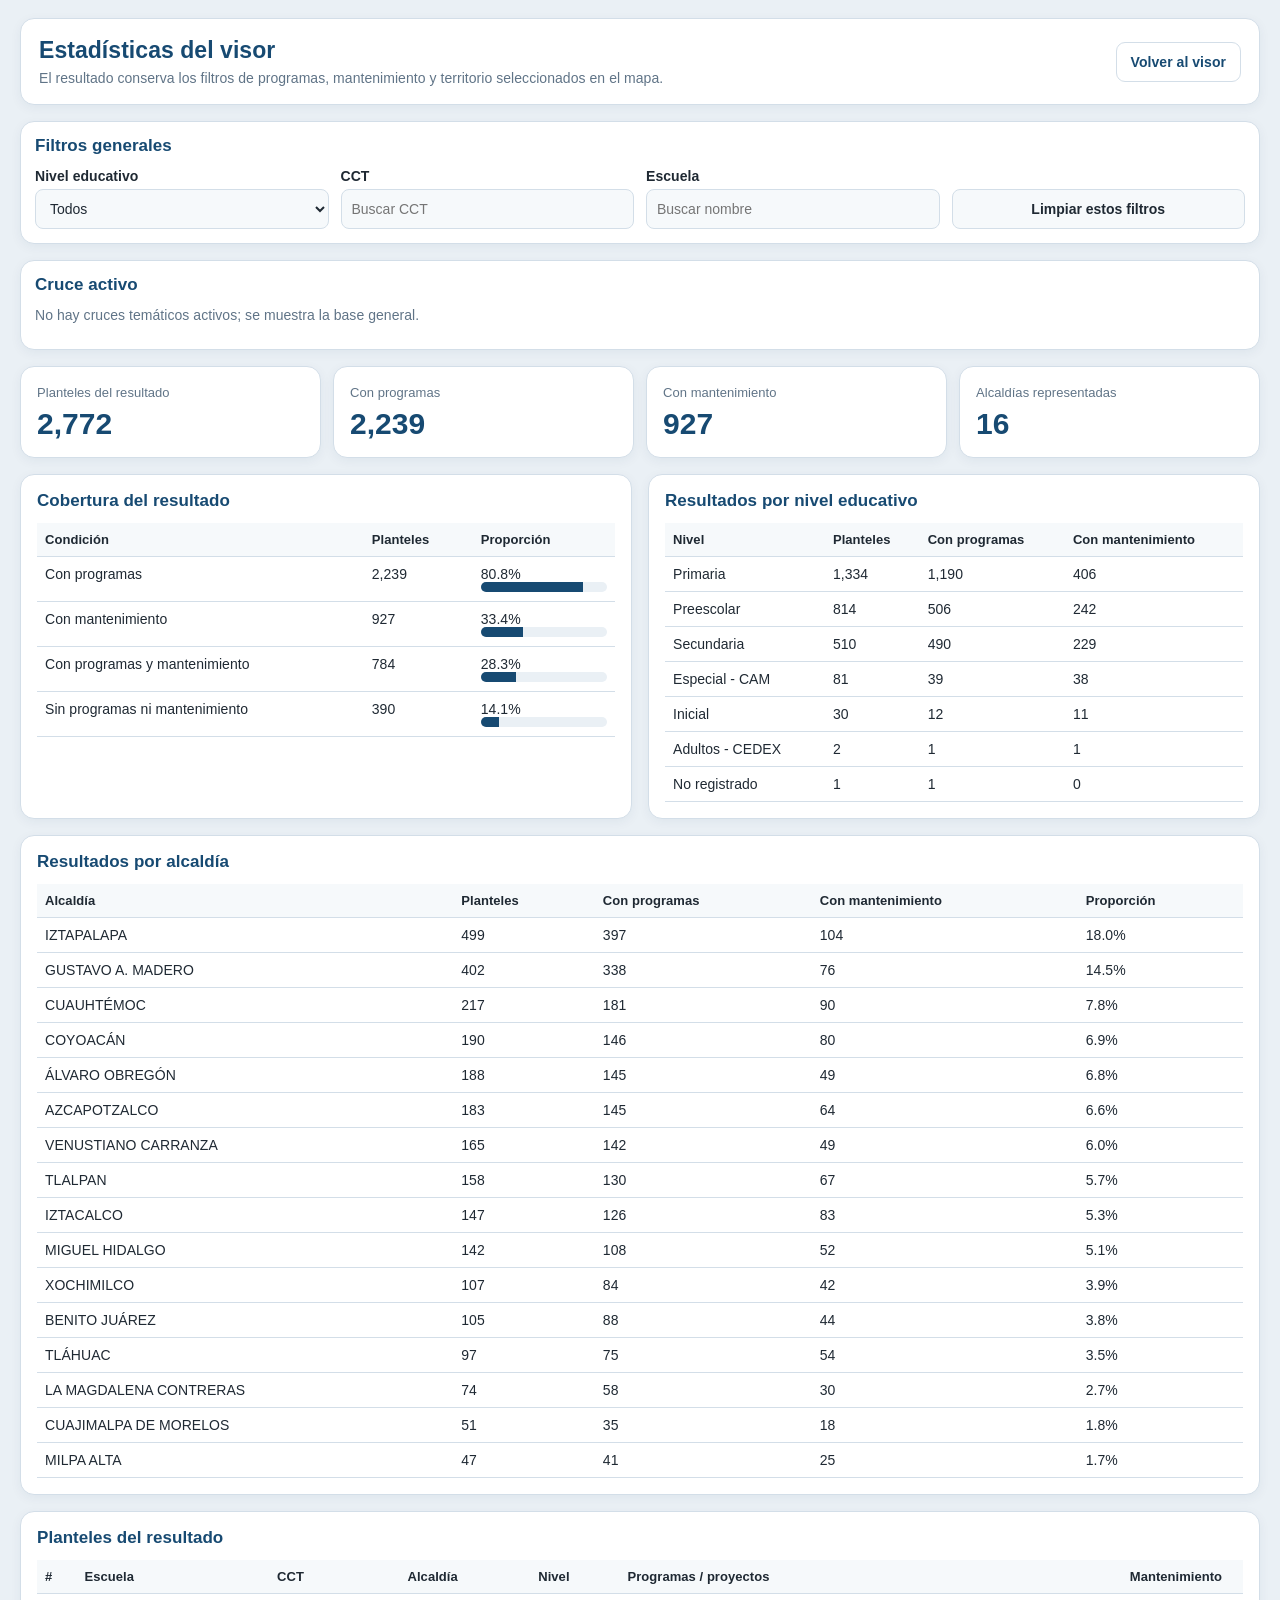
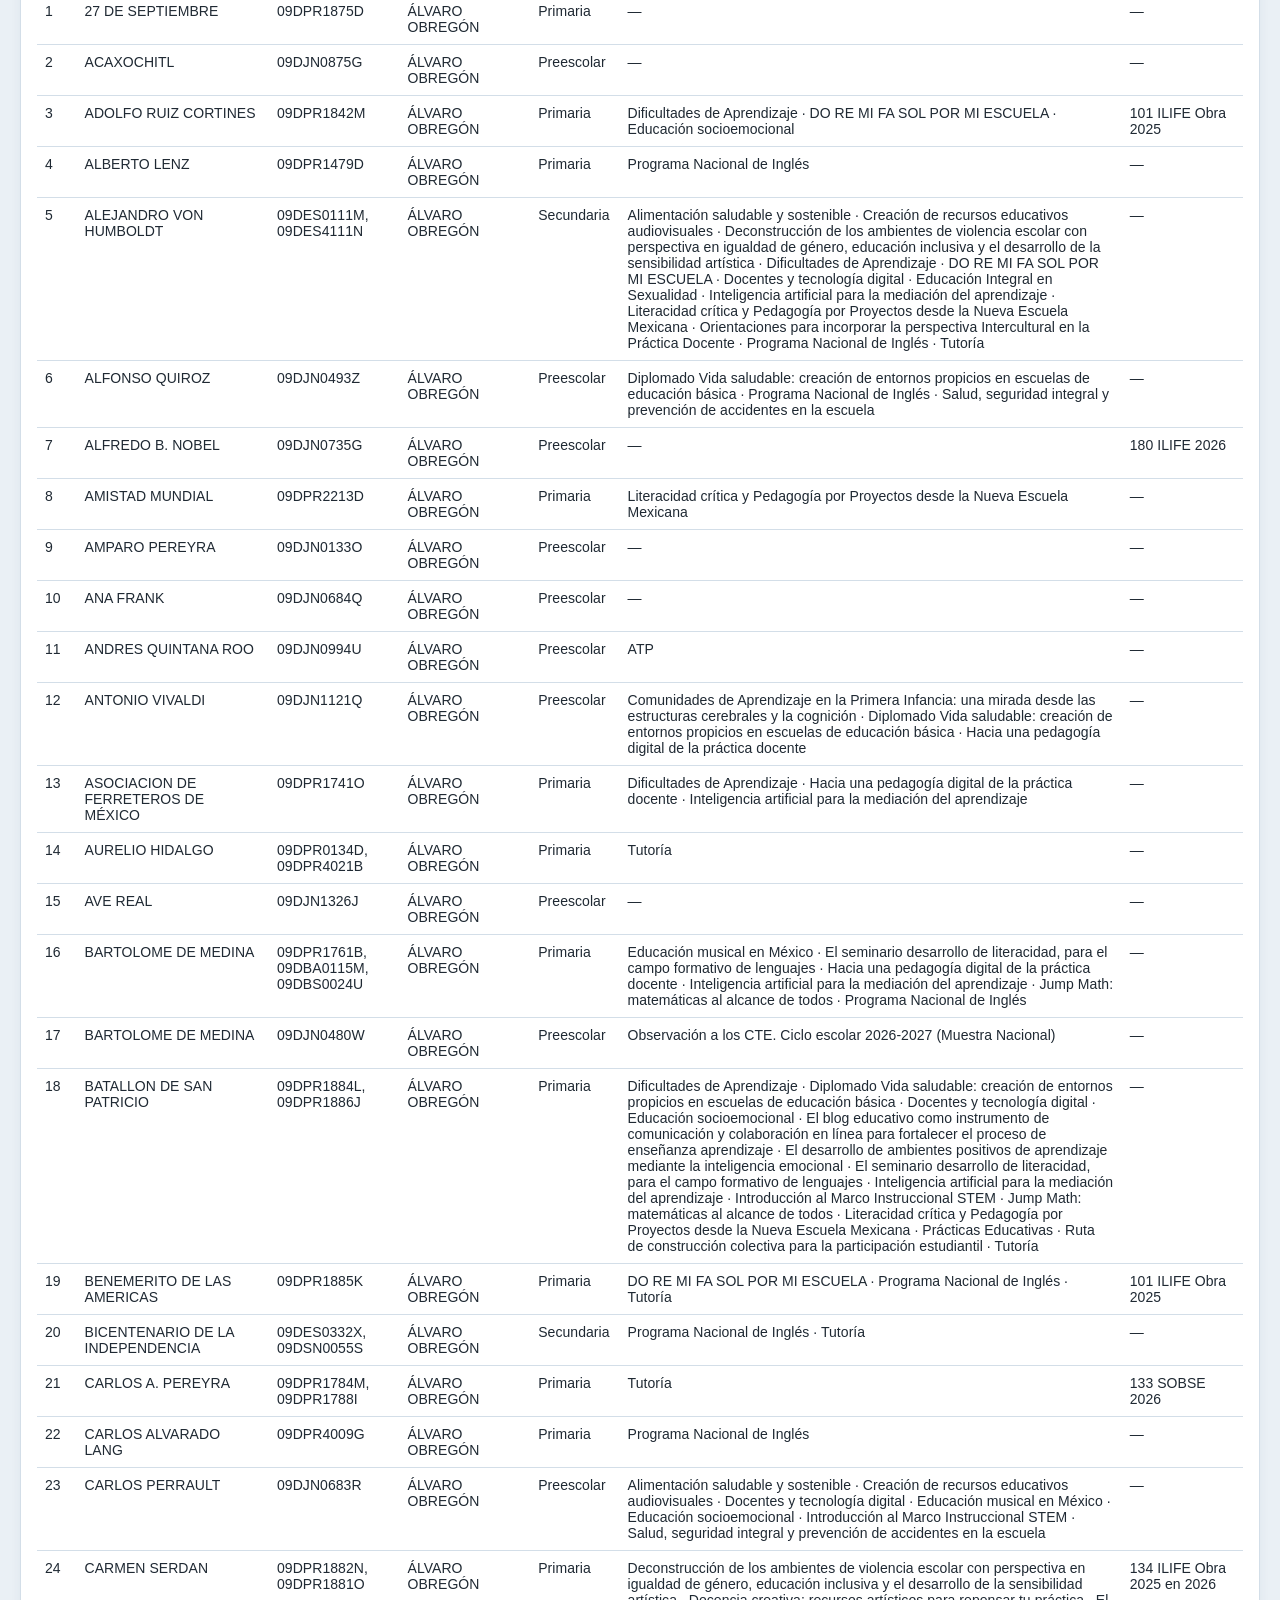
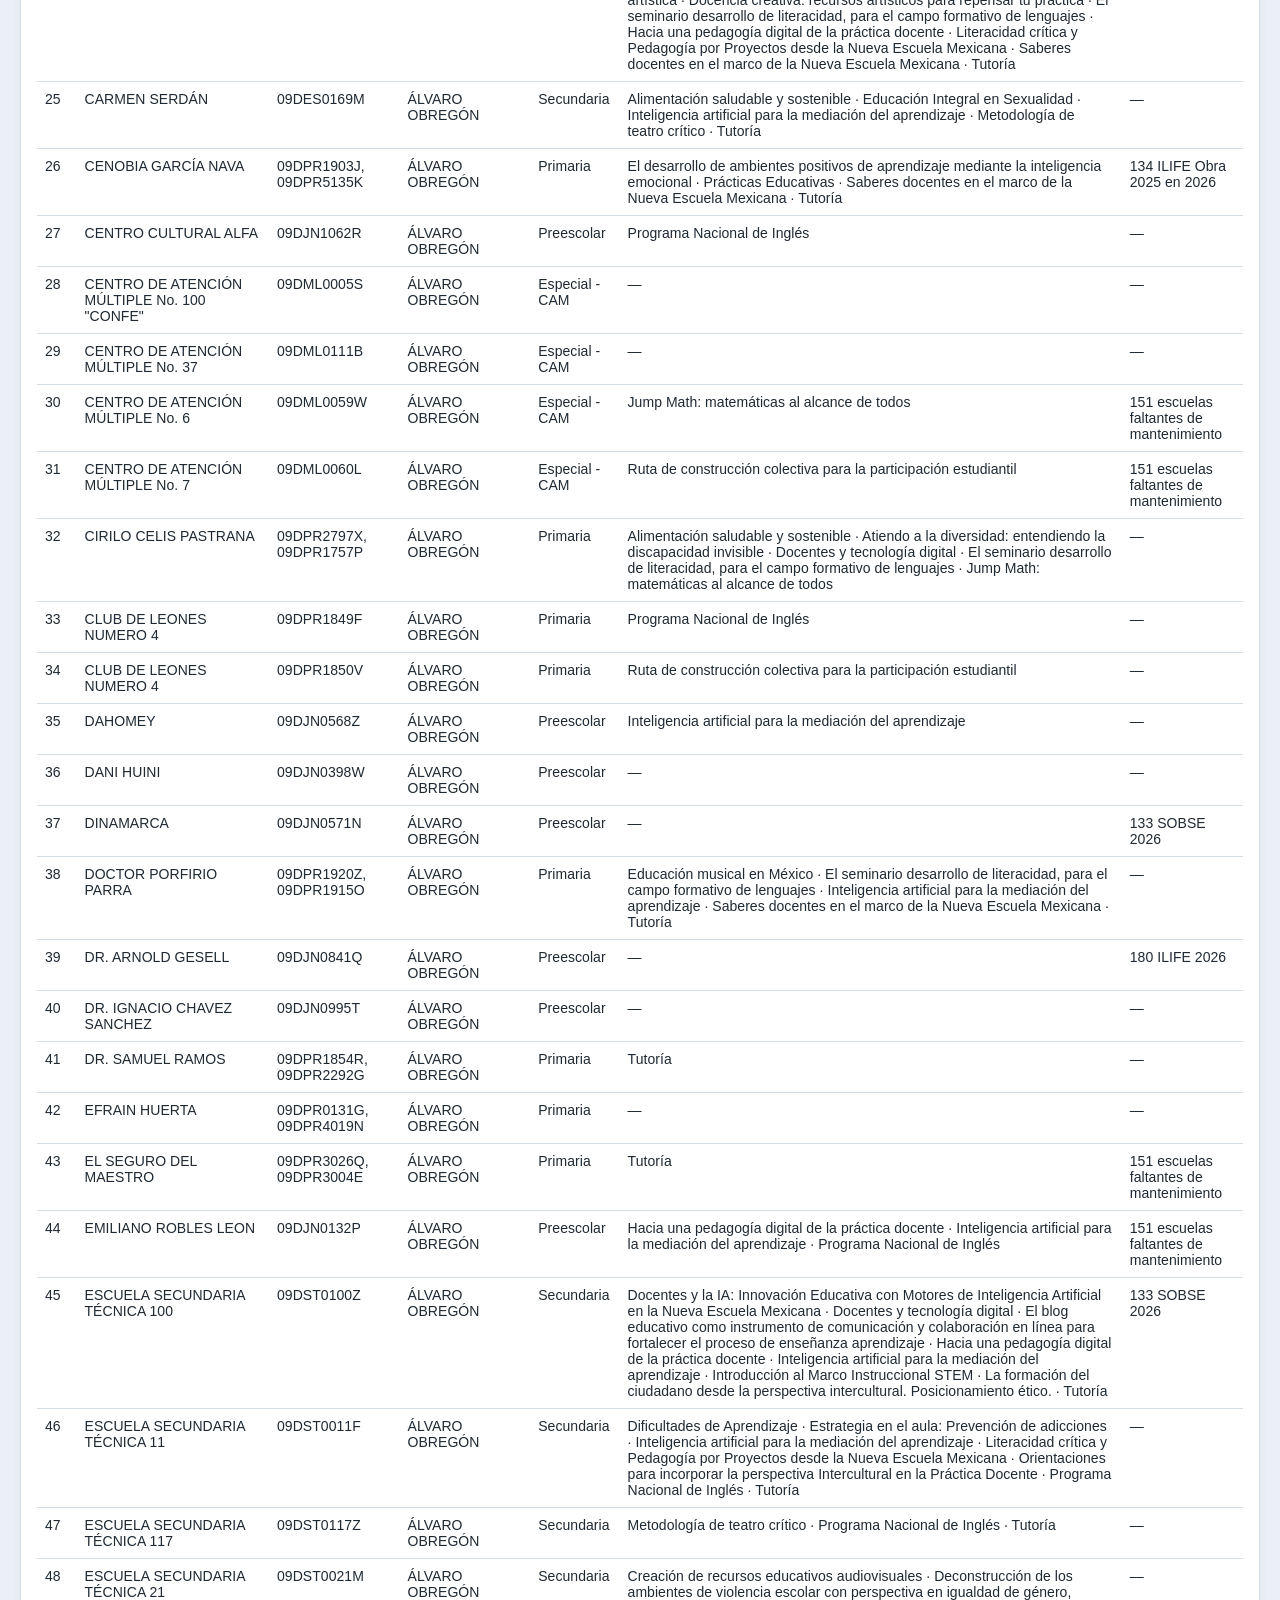
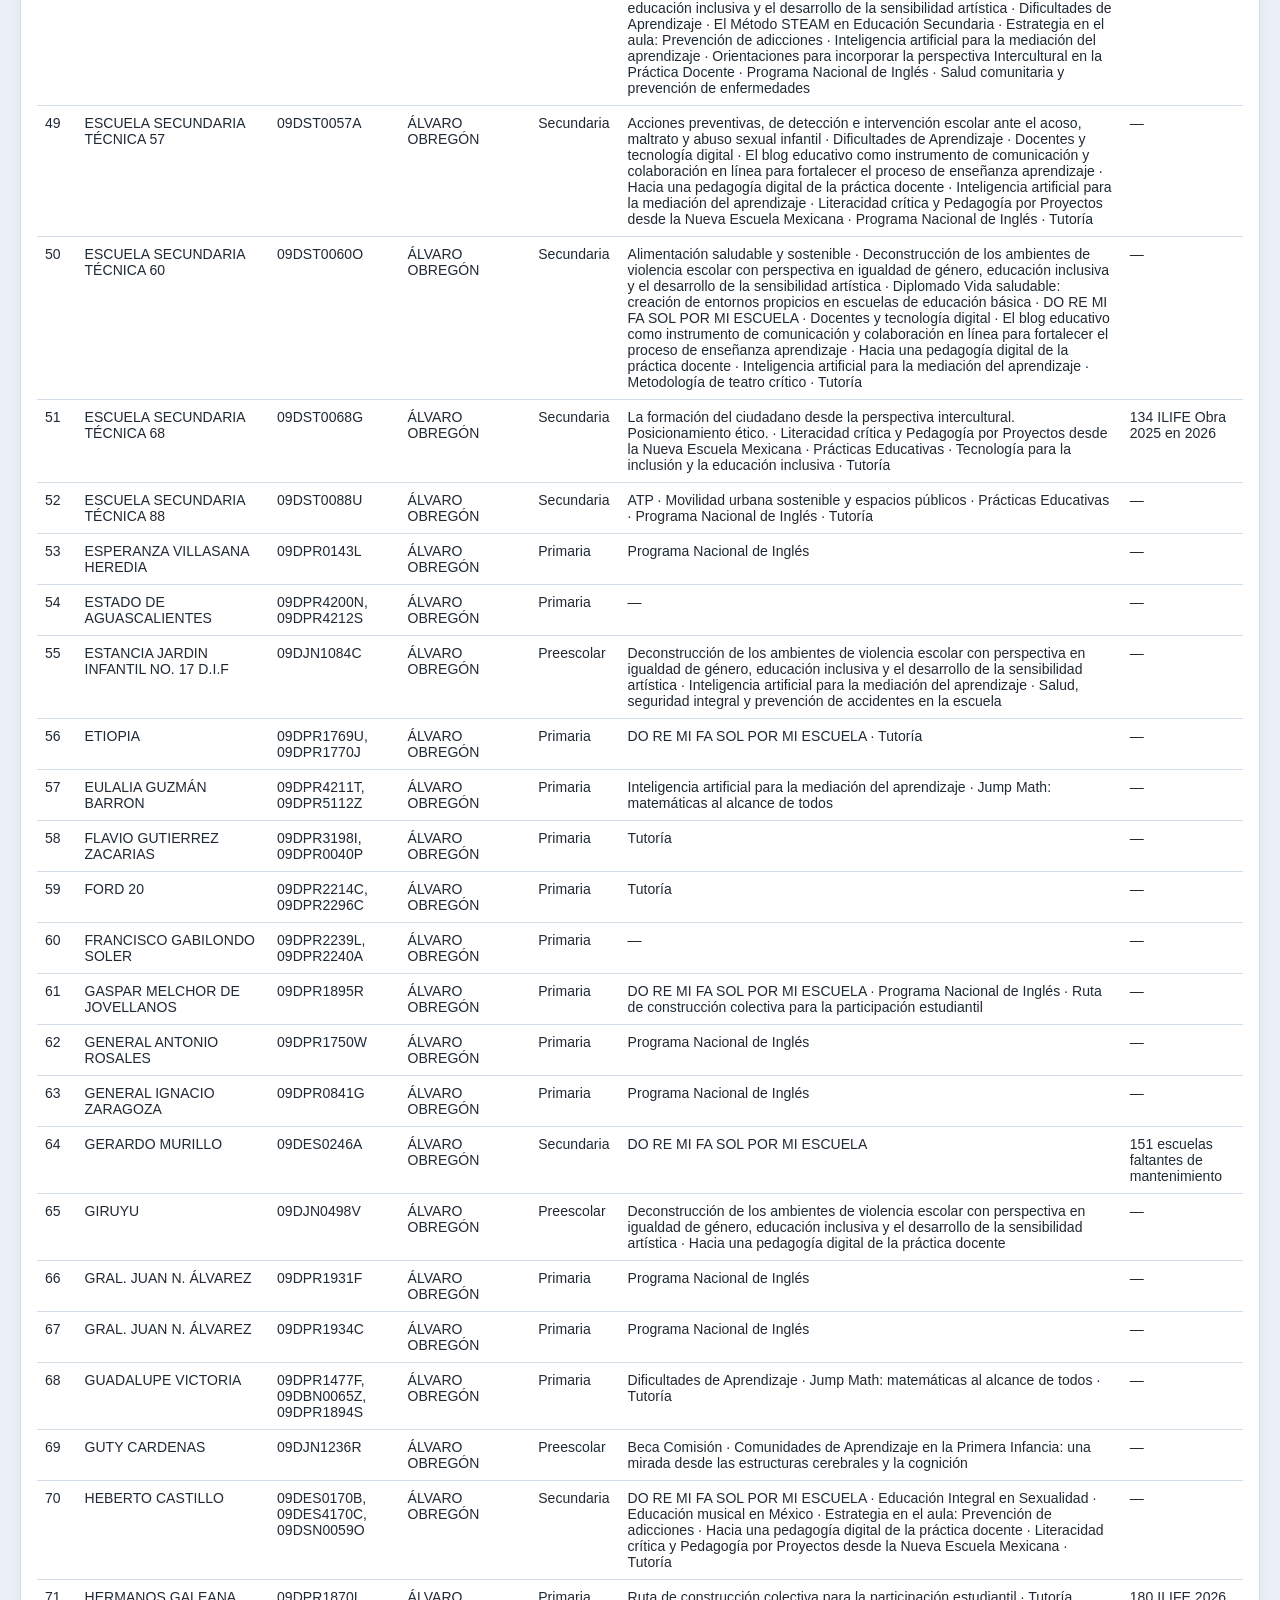
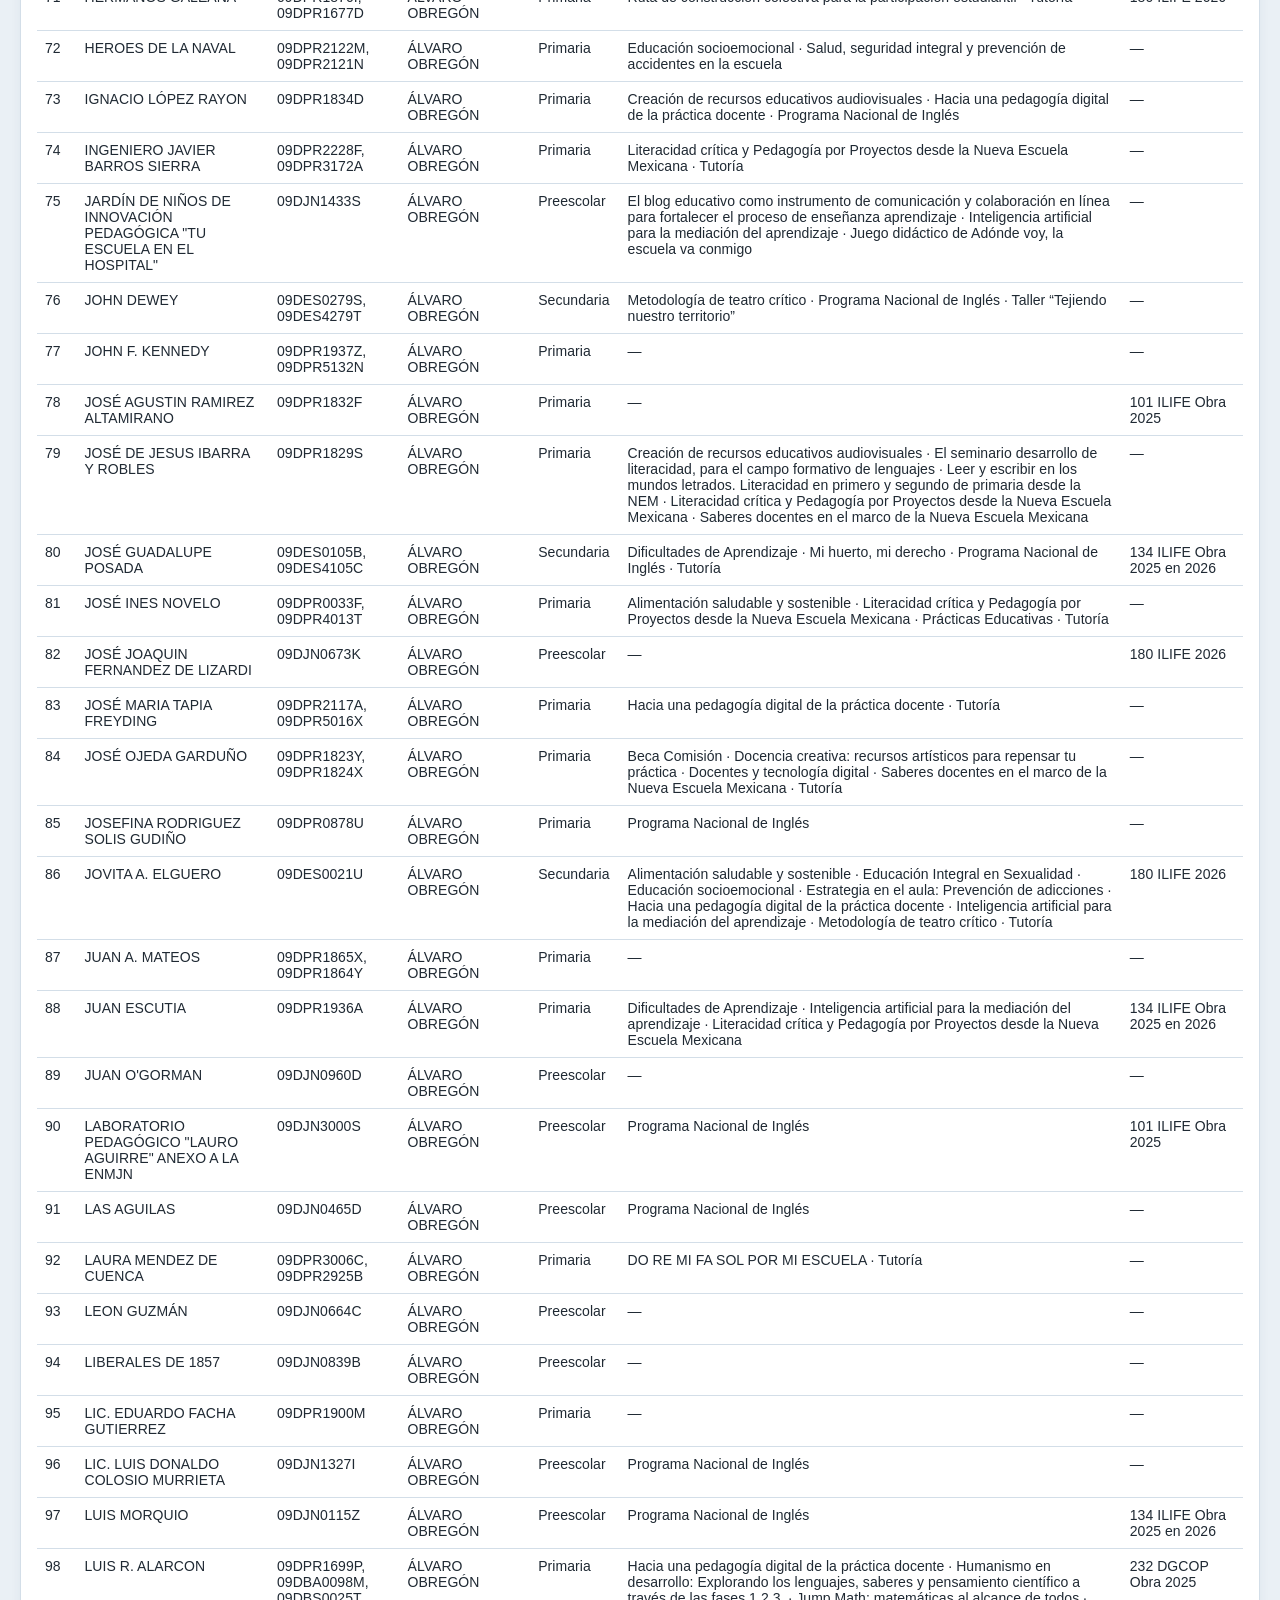
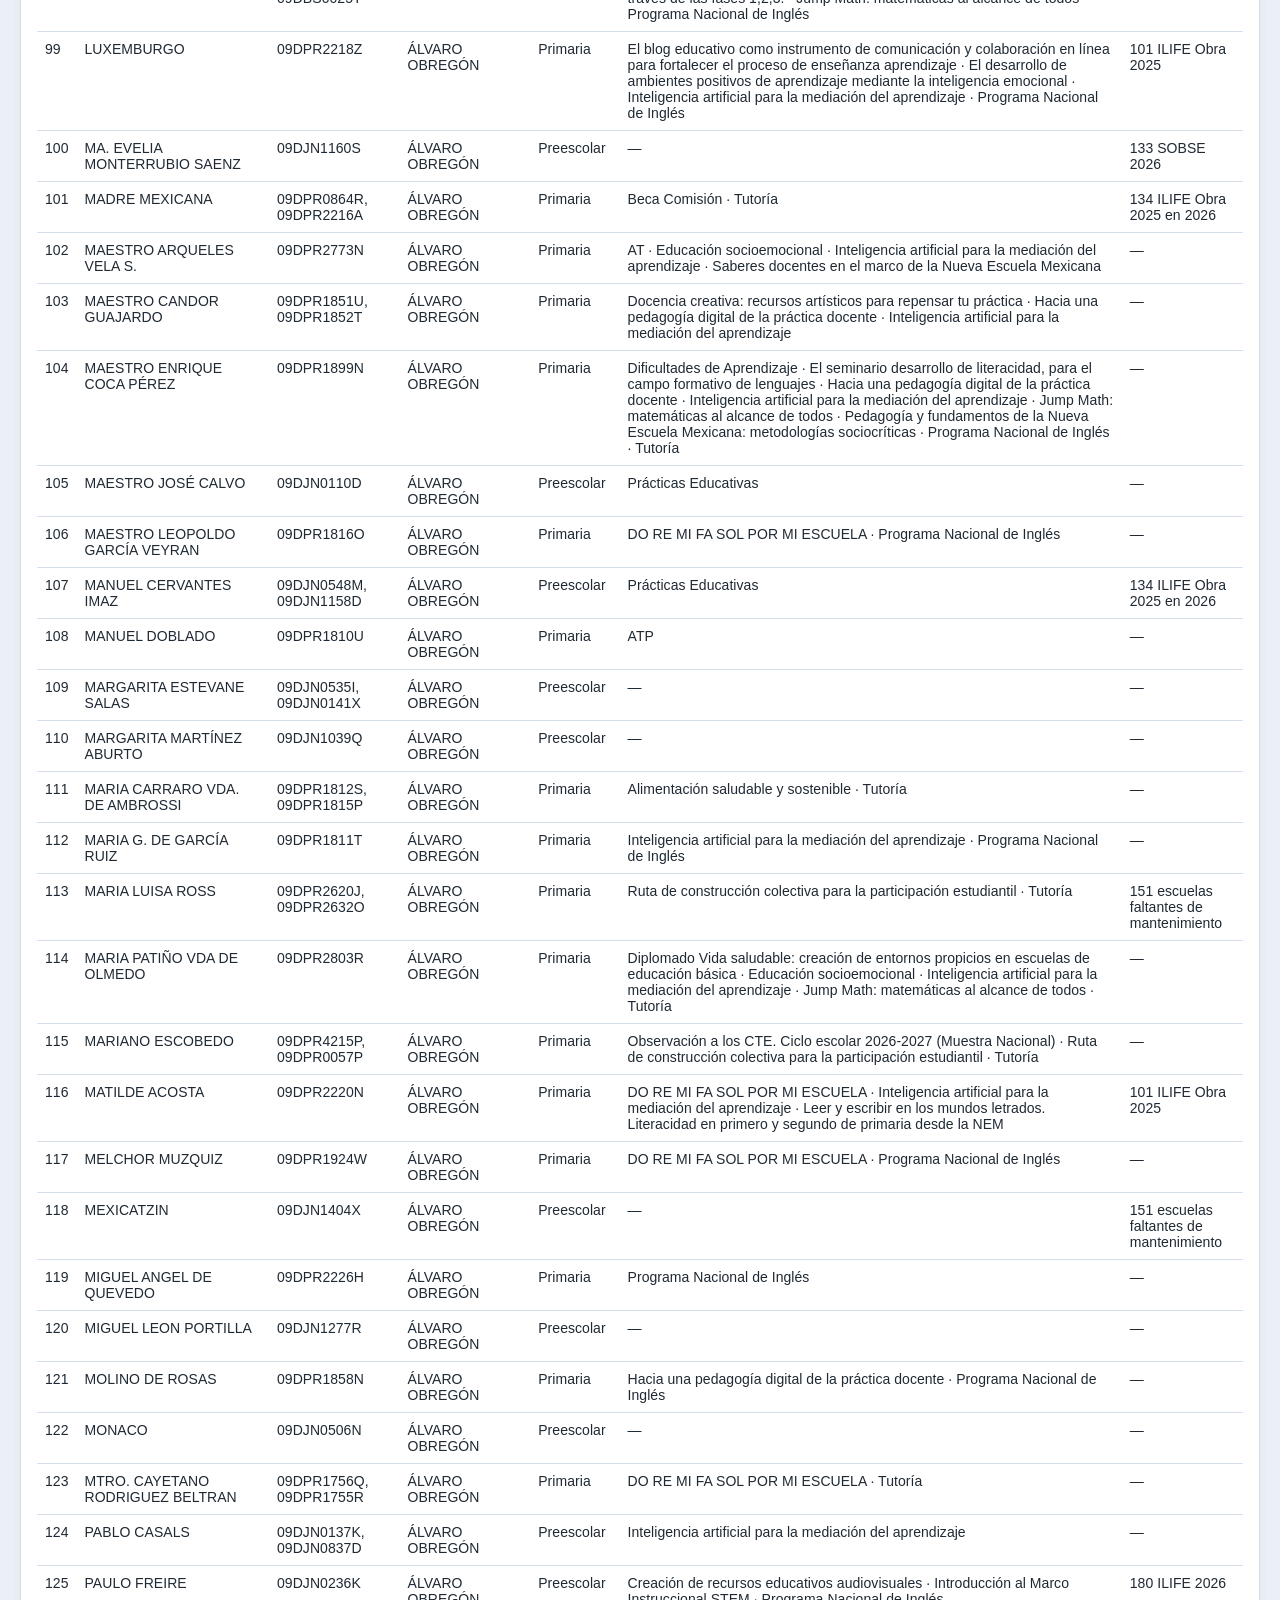
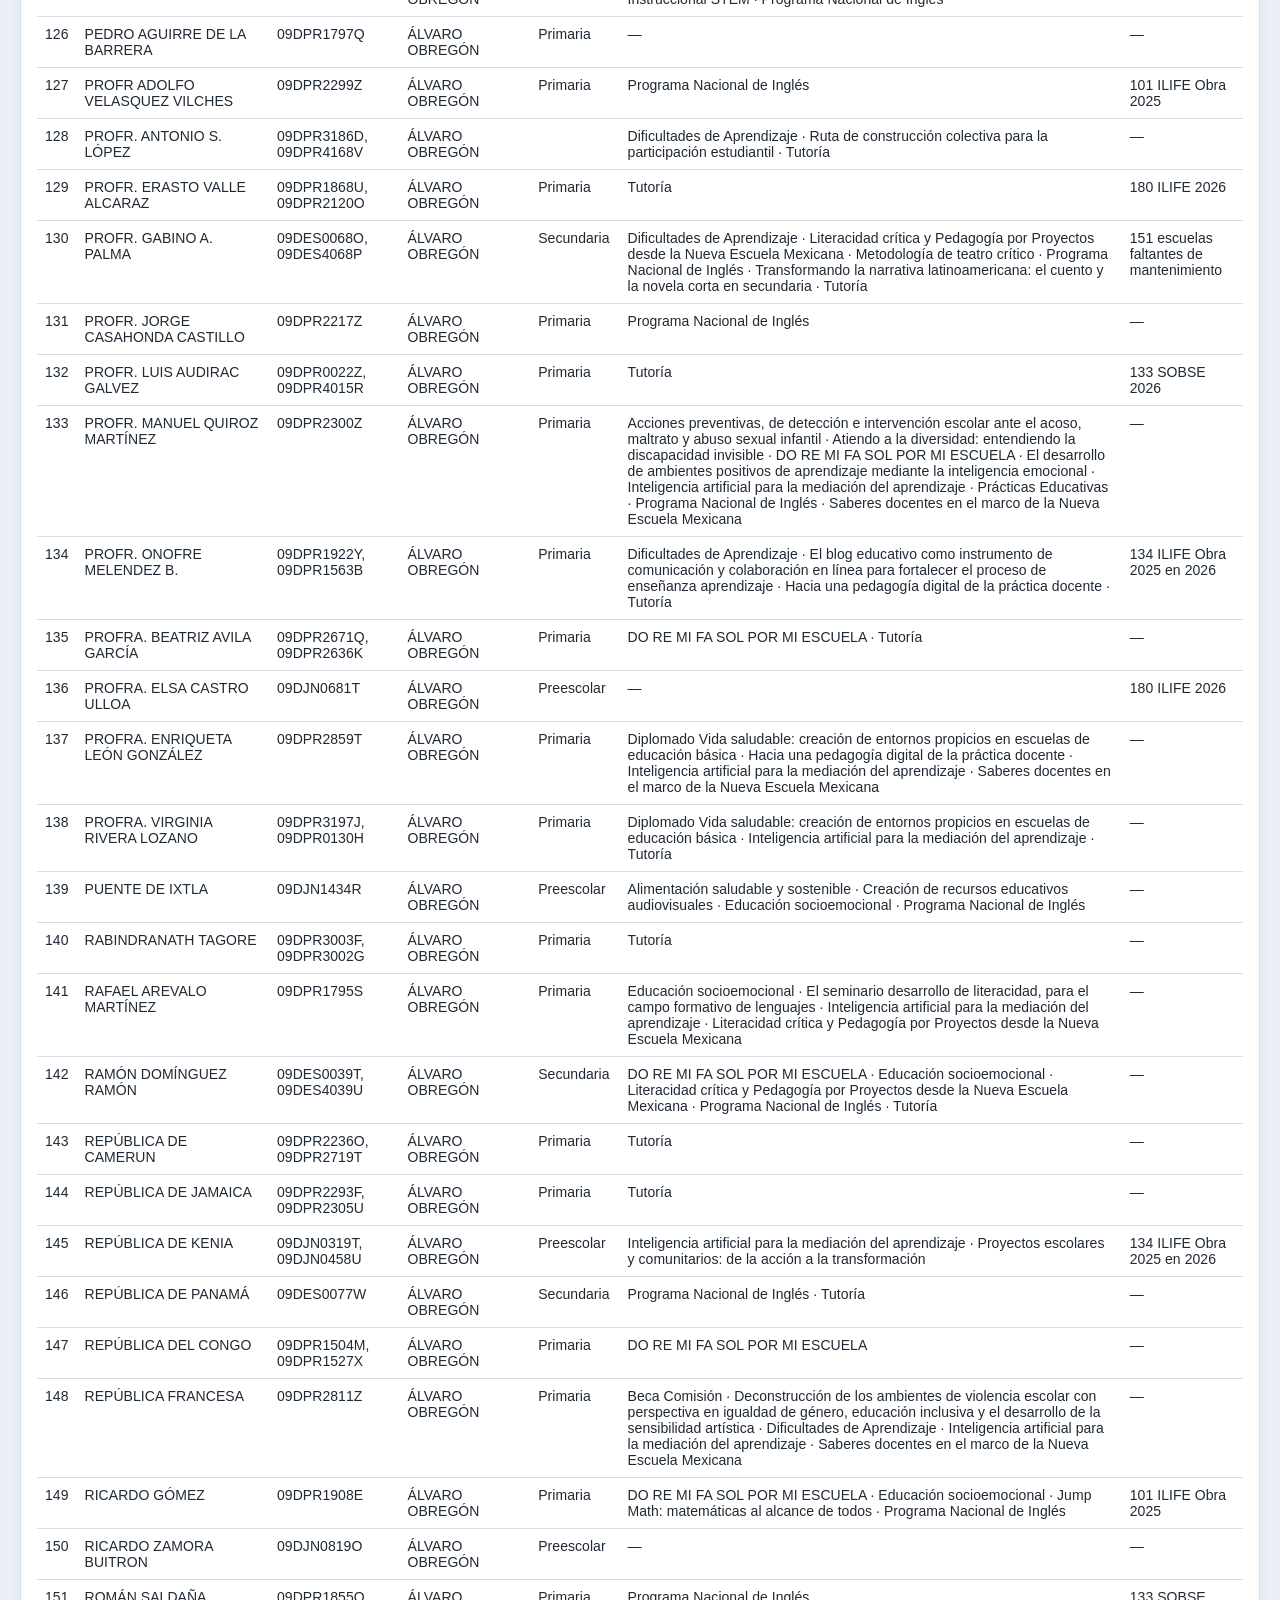
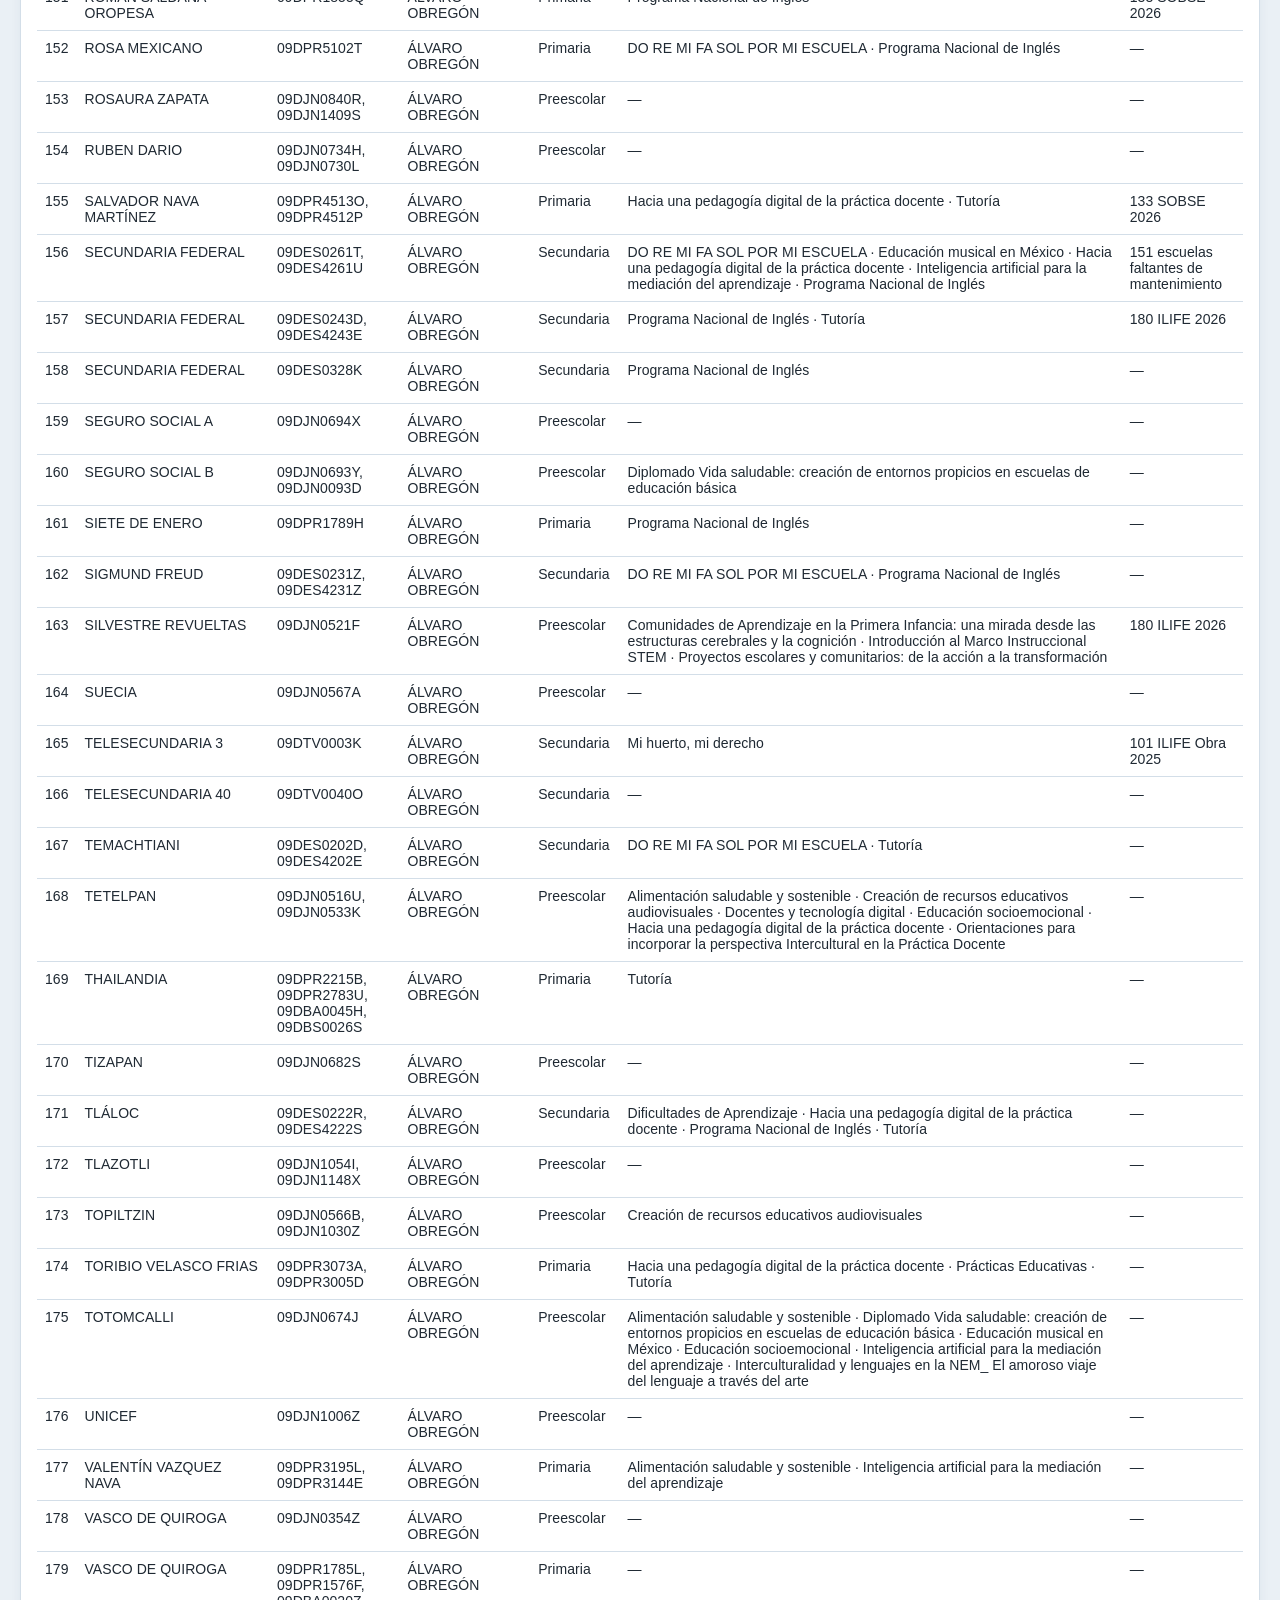
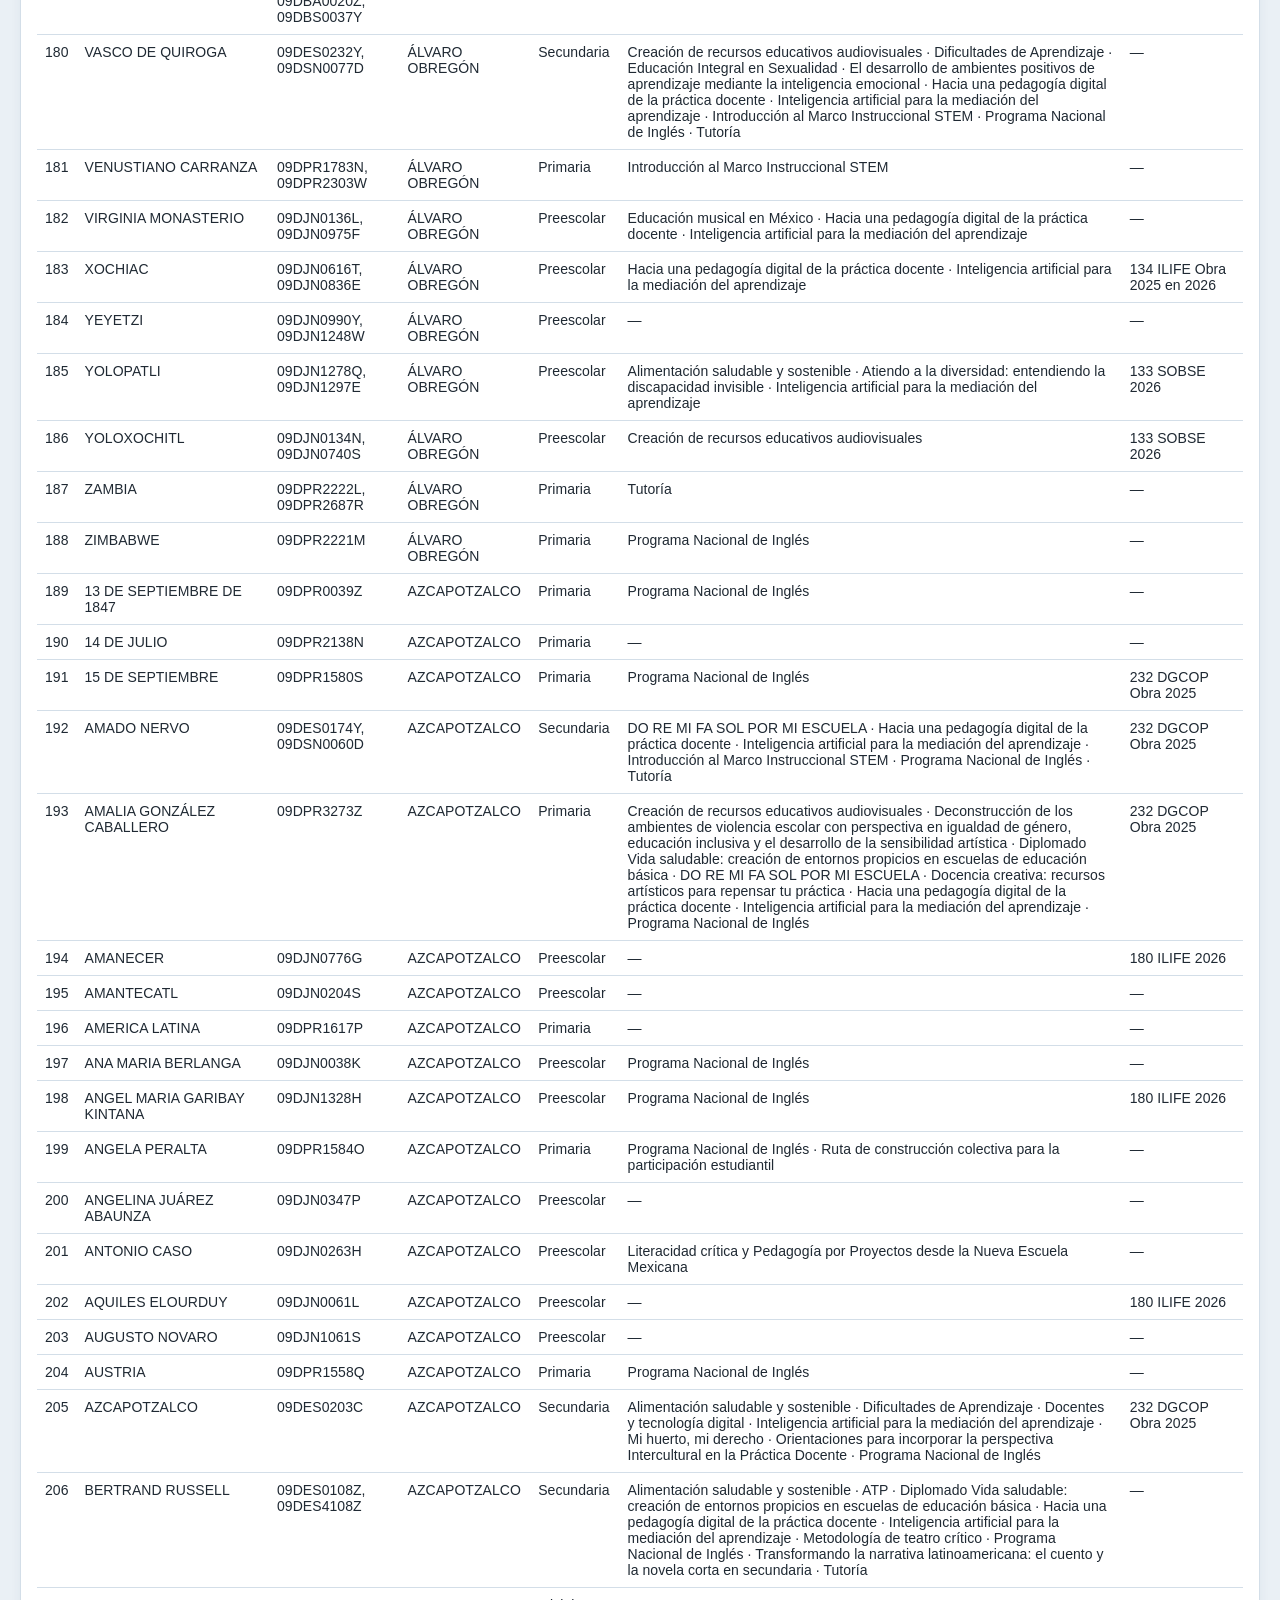
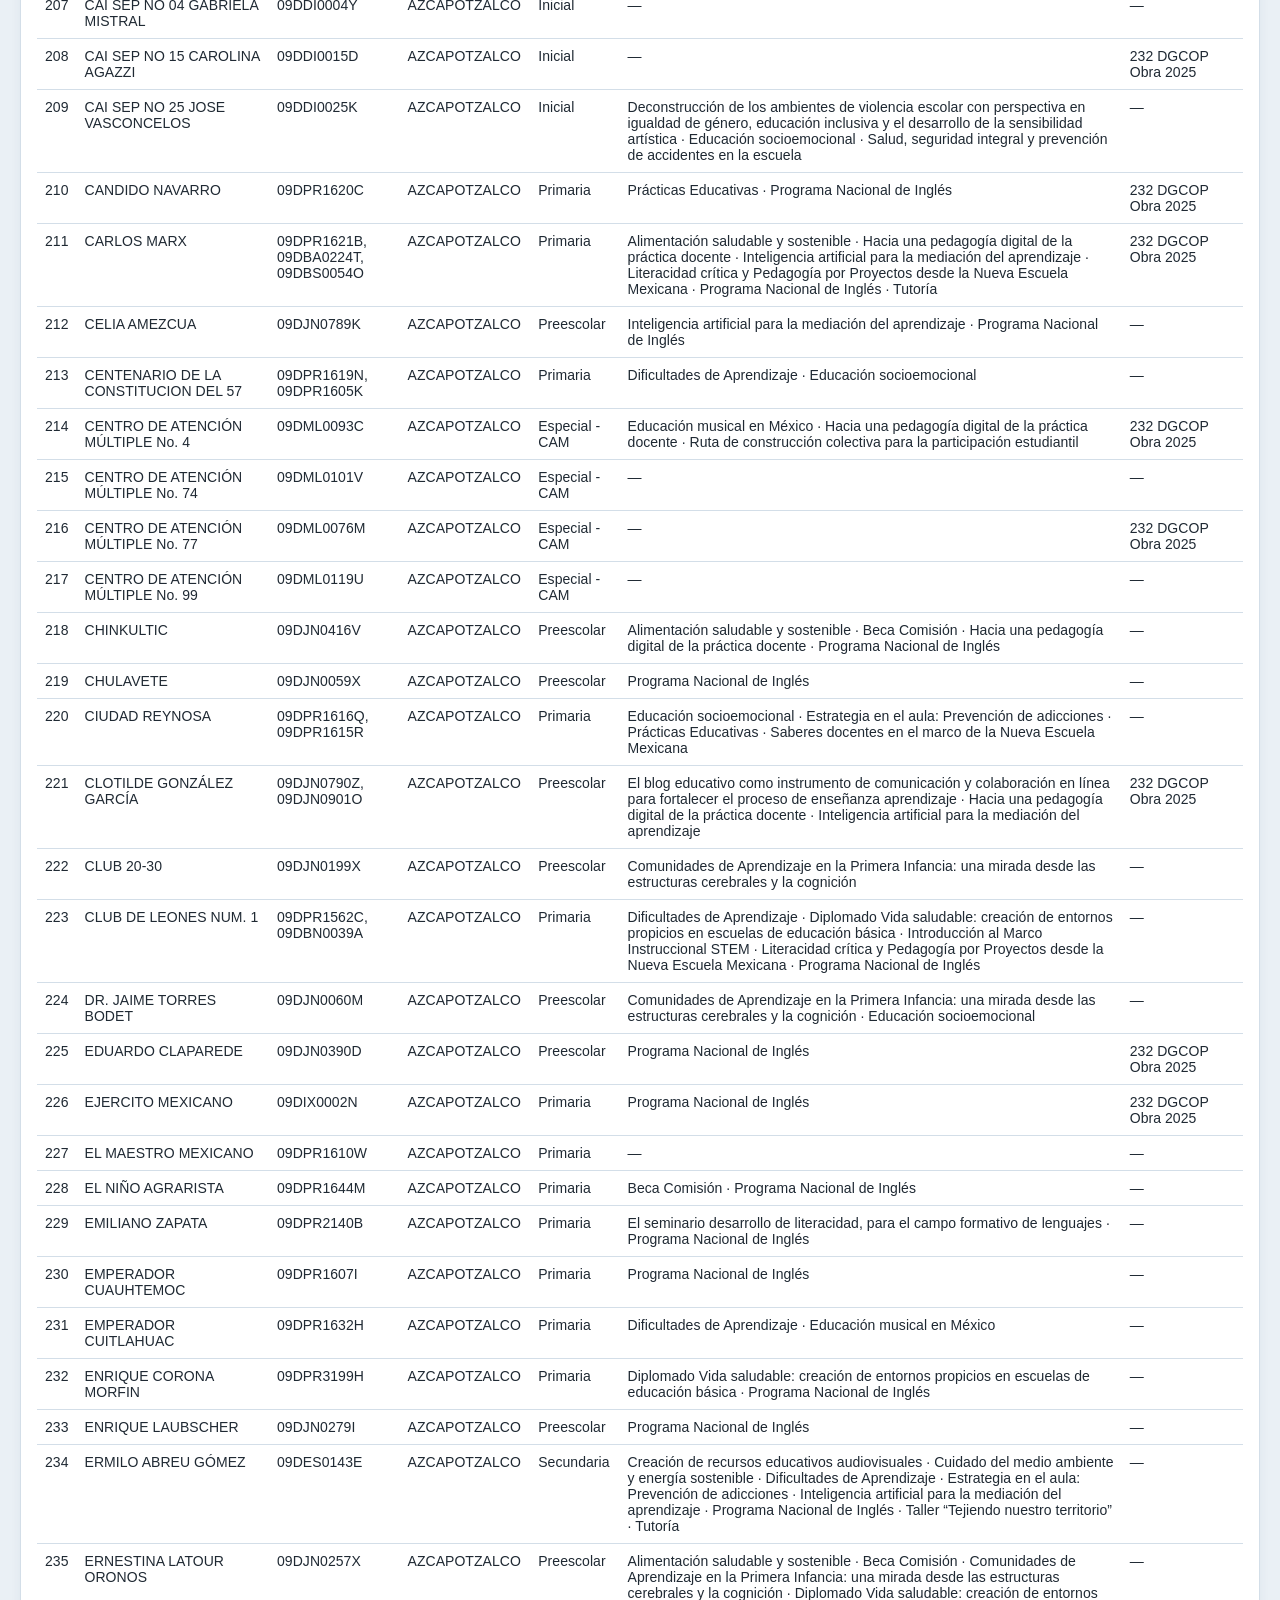
==== commit 606fcd52: "Correcciones_programas" ====
--- a/estadisticas.html
+++ b/estadisticas.html
@@ -9,7 +9,7 @@
 <body class="stats-page">
   <main class="stats-container">
     <header class="stats-header">
-      <div><h1>Estadísticas del visor</h1><p>El resultado conserva los filtros de Programas, Mejoras y territorio seleccionados en el mapa.</p></div>
+      <div><h1>Estadísticas del visor</h1><p>El resultado conserva los filtros de programas, mantenimiento y territorio seleccionados en el mapa.</p></div>
       <a href="index.html">Volver al visor</a>
     </header>
 
@@ -32,7 +32,7 @@
     <section class="cards">
       <div class="card"><span>Planteles del resultado</span><strong id="stTotal">0</strong></div>
       <div class="card"><span>Con programas</span><strong id="stPrograms">0</strong></div>
-      <div class="card"><span>Con mejoras</span><strong id="stImprovements">0</strong></div>
+      <div class="card"><span>Con mantenimiento</span><strong id="stImprovements">0</strong></div>
       <div class="card"><span>Alcaldías representadas</span><strong id="stAlcaldias">0</strong></div>
     </section>
 
@@ -43,20 +43,20 @@
       </div>
       <div class="table-panel">
         <h2>Resultados por nivel educativo</h2>
-        <table><thead><tr><th>Nivel</th><th>Planteles</th><th>Con programas</th><th>Con mejoras</th></tr></thead><tbody id="tablaNivel"></tbody></table>
+        <table><thead><tr><th>Nivel</th><th>Planteles</th><th>Con programas</th><th>Con mantenimiento</th></tr></thead><tbody id="tablaNivel"></tbody></table>
       </div>
     </section>
 
     <section class="table-panel">
       <h2>Resultados por alcaldía</h2>
-      <table><thead><tr><th>Alcaldía</th><th>Planteles</th><th>Con programas</th><th>Con mejoras</th><th>Proporción</th></tr></thead><tbody id="tablaAlcaldia"></tbody></table>
+      <table><thead><tr><th>Alcaldía</th><th>Planteles</th><th>Con programas</th><th>Con mantenimiento</th><th>Proporción</th></tr></thead><tbody id="tablaAlcaldia"></tbody></table>
     </section>
 
     <section class="table-panel">
       <h2>Planteles del resultado</h2>
-      <table><thead><tr><th>#</th><th>Escuela</th><th>CCT</th><th>Alcaldía</th><th>Nivel</th><th>Programas / proyectos</th><th>Mejoras</th></tr></thead><tbody id="tablaRanking"></tbody></table>
+      <table><thead><tr><th>#</th><th>Escuela</th><th>CCT</th><th>Alcaldía</th><th>Nivel</th><th>Programas / proyectos</th><th>Mantenimiento</th></tr></thead><tbody id="tablaRanking"></tbody></table>
     </section>
   </main>
-  <script src="estadisticas.js?v=20260904-1"></script>
+  <script src="estadisticas.js?v=20260917-textos"></script>
 </body>
 </html>
--- a/style.css
+++ b/style.css
@@ -150,6 +150,12 @@
 .territory-checklist { max-height: 285px; overflow: auto; border-top: 1px solid var(--border); }
 .territory-option { margin: 0; padding: 7px 4px; border-bottom: 1px solid var(--border); font-weight: 550; }
 .territory-option:last-child { border-bottom: 0; }
+.territory-single-group { padding: 10px; border-top: 1px solid var(--border); }
+.territory-single-group:first-child { border-top: 0; }
+.territory-single-group label { margin: 0 0 6px; }
+.territory-single { width: 100%; }
+.territory-layer-group { padding: 8px 10px; border-top: 1px solid var(--border); }
+.territory-layer-option { margin: 0; padding: 4px 0; }
 .hidden-by-search { display: none !important; }
 
 .cross-summary { margin: 0 0 10px; padding: 9px; color: var(--text); background: var(--panel-soft); border-left: 3px solid var(--primary); border-radius: 6px; font-size: 13px; line-height: 1.4; }
@@ -182,7 +188,12 @@
 .legend { position: absolute; bottom: 18px; left: 14px; z-index: 800; min-width: 210px; max-width: 340px; padding: 10px; color: var(--text); background: var(--panel); border: 1px solid var(--border); border-radius: 10px; box-shadow: var(--shadow); font-size: 13px; }
 .legend-head { display: flex; align-items: center; justify-content: space-between; gap: 10px; margin-bottom: 8px; }
 .legend button { width: 26px; height: 26px; padding: 0; border-radius: 6px; }
+.legend-subtitle { margin: 9px 0 5px; padding-top: 8px; border-top: 1px solid var(--border); color: var(--primary); font-weight: 800; }
 .legend-body-truncated { max-height: 250px; overflow: auto; }
+.imv-popup strong { display: block; margin-bottom: 8px; color: var(--primary); }
+.imv-popup dl { display: grid; grid-template-columns: auto 1fr; gap: 4px 10px; margin: 0; }
+.imv-popup dt { color: var(--muted); font-weight: 700; }
+.imv-popup dd { margin: 0; font-weight: 700; }
 .swatch { display: inline-block; width: 12px; height: 12px; margin-right: 7px; border: 1px solid rgba(0, 0, 0, .18); border-radius: 50%; }
 .summary-marker { display: flex; align-items: center; justify-content: center; color: #ffffff; background: rgba(23, 74, 114, .9); border: 2px solid #ffffff; border-radius: 50%; box-shadow: 0 3px 10px rgba(15, 23, 42, .3); font-size: 14px; font-weight: 800; cursor: pointer; }
 
@@ -223,6 +234,16 @@
 .indicator-grid div { padding: 8px; background: var(--panel); border: 1px solid var(--border); border-radius: 8px; }
 .indicator-grid span { display: block; color: var(--muted); font-size: 12px; line-height: 1.3; }
 .indicator-grid strong { display: block; margin-top: 4px; color: var(--primary); font-size: 14px; }
+
+.socio-content { padding-top: 8px; border-top: 1px solid var(--border); }
+.socio-content h3 { margin: 0 0 5px; color: var(--primary); font-size: 15px; }
+.socio-content p { margin: 0 0 9px; color: var(--muted); font-size: 12px; line-height: 1.45; }
+.socio-highlight { margin: 10px 0; padding: 10px; background: var(--panel-soft); border: 1px solid var(--border); border-radius: 8px; }
+.socio-highlight span, .socio-grid span { display: block; color: var(--muted); font-size: 12px; line-height: 1.35; }
+.socio-highlight strong { display: block; margin-top: 4px; color: var(--primary); font-size: 17px; }
+.socio-grid { display: grid; grid-template-columns: 1fr 1fr; gap: 7px; margin-bottom: 10px; }
+.socio-grid > div { padding: 8px; background: var(--panel-soft); border: 1px solid var(--border); border-radius: 8px; }
+.socio-grid strong { display: block; margin-top: 4px; color: var(--text); font-size: 13px; }
 
 .stats-page { min-height: 100vh; padding: 18px; }
 .stats-container { max-width: 1240px; margin: 0 auto; }
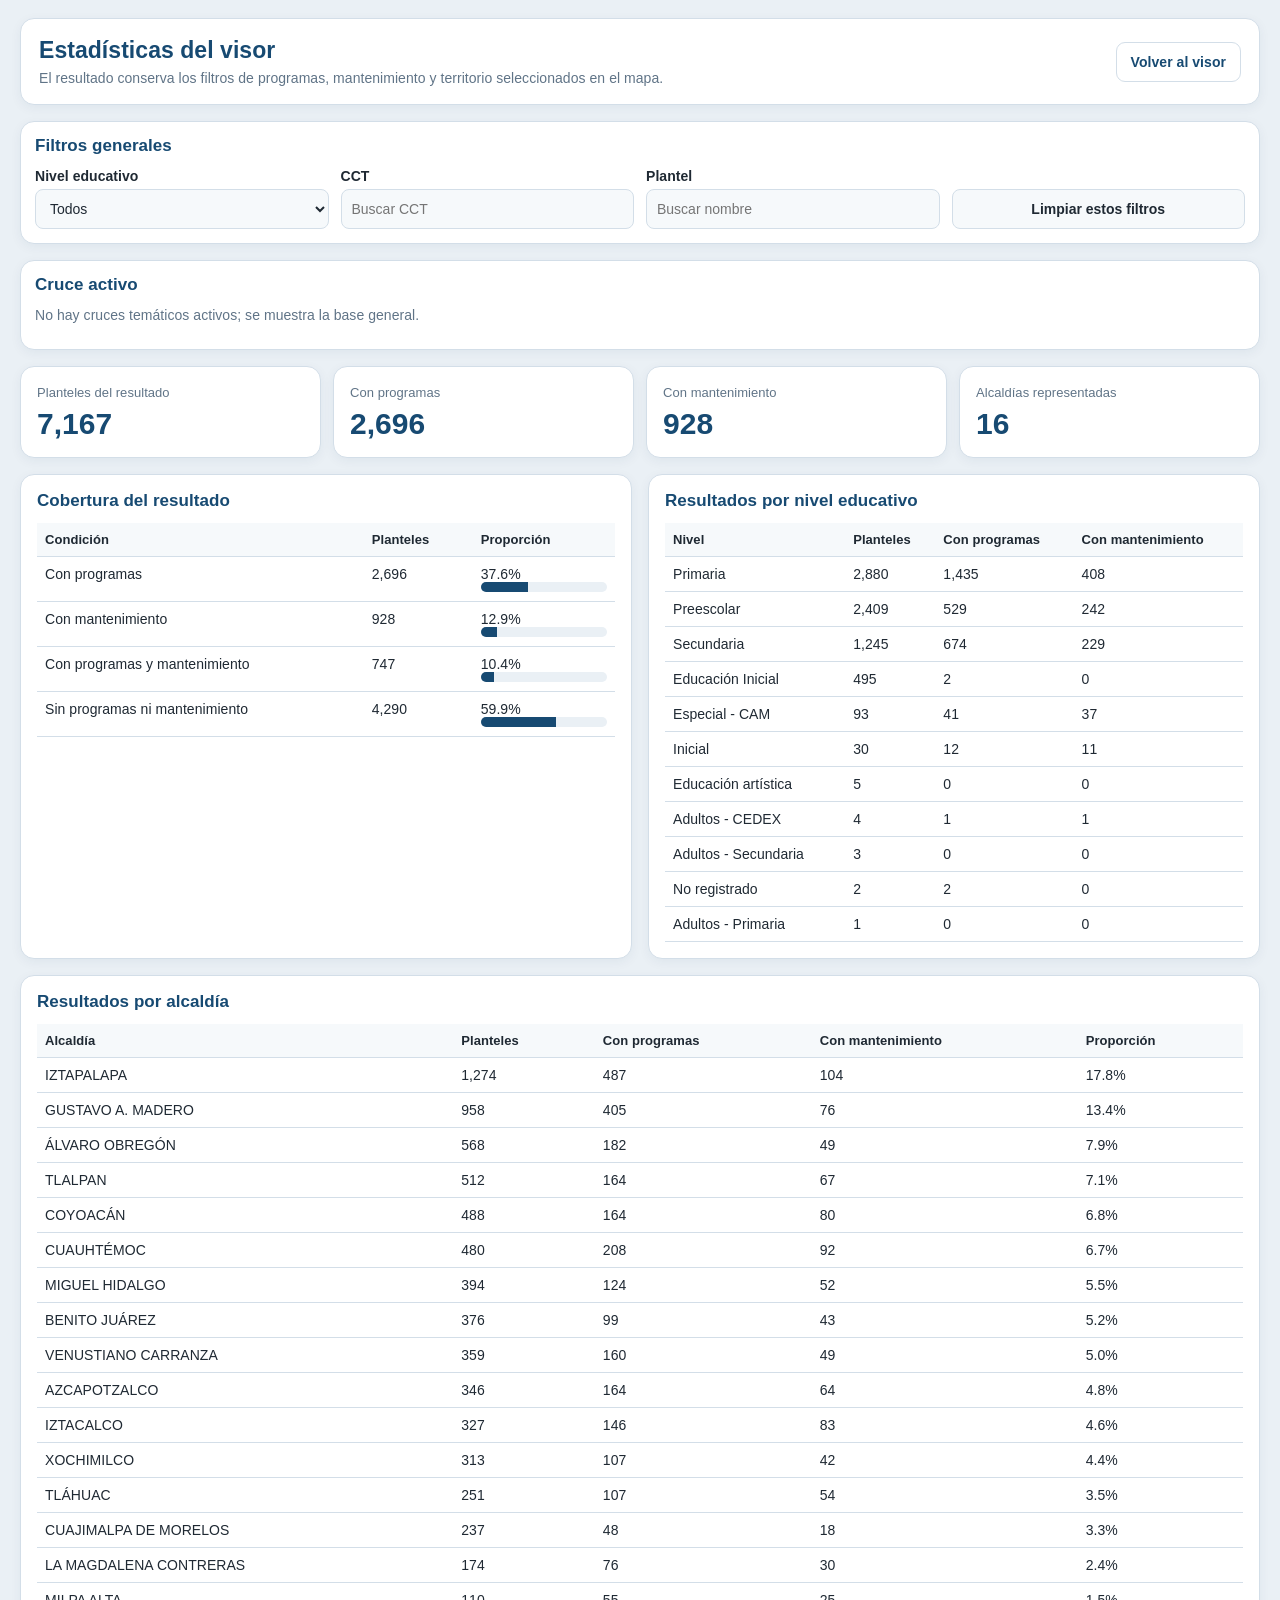
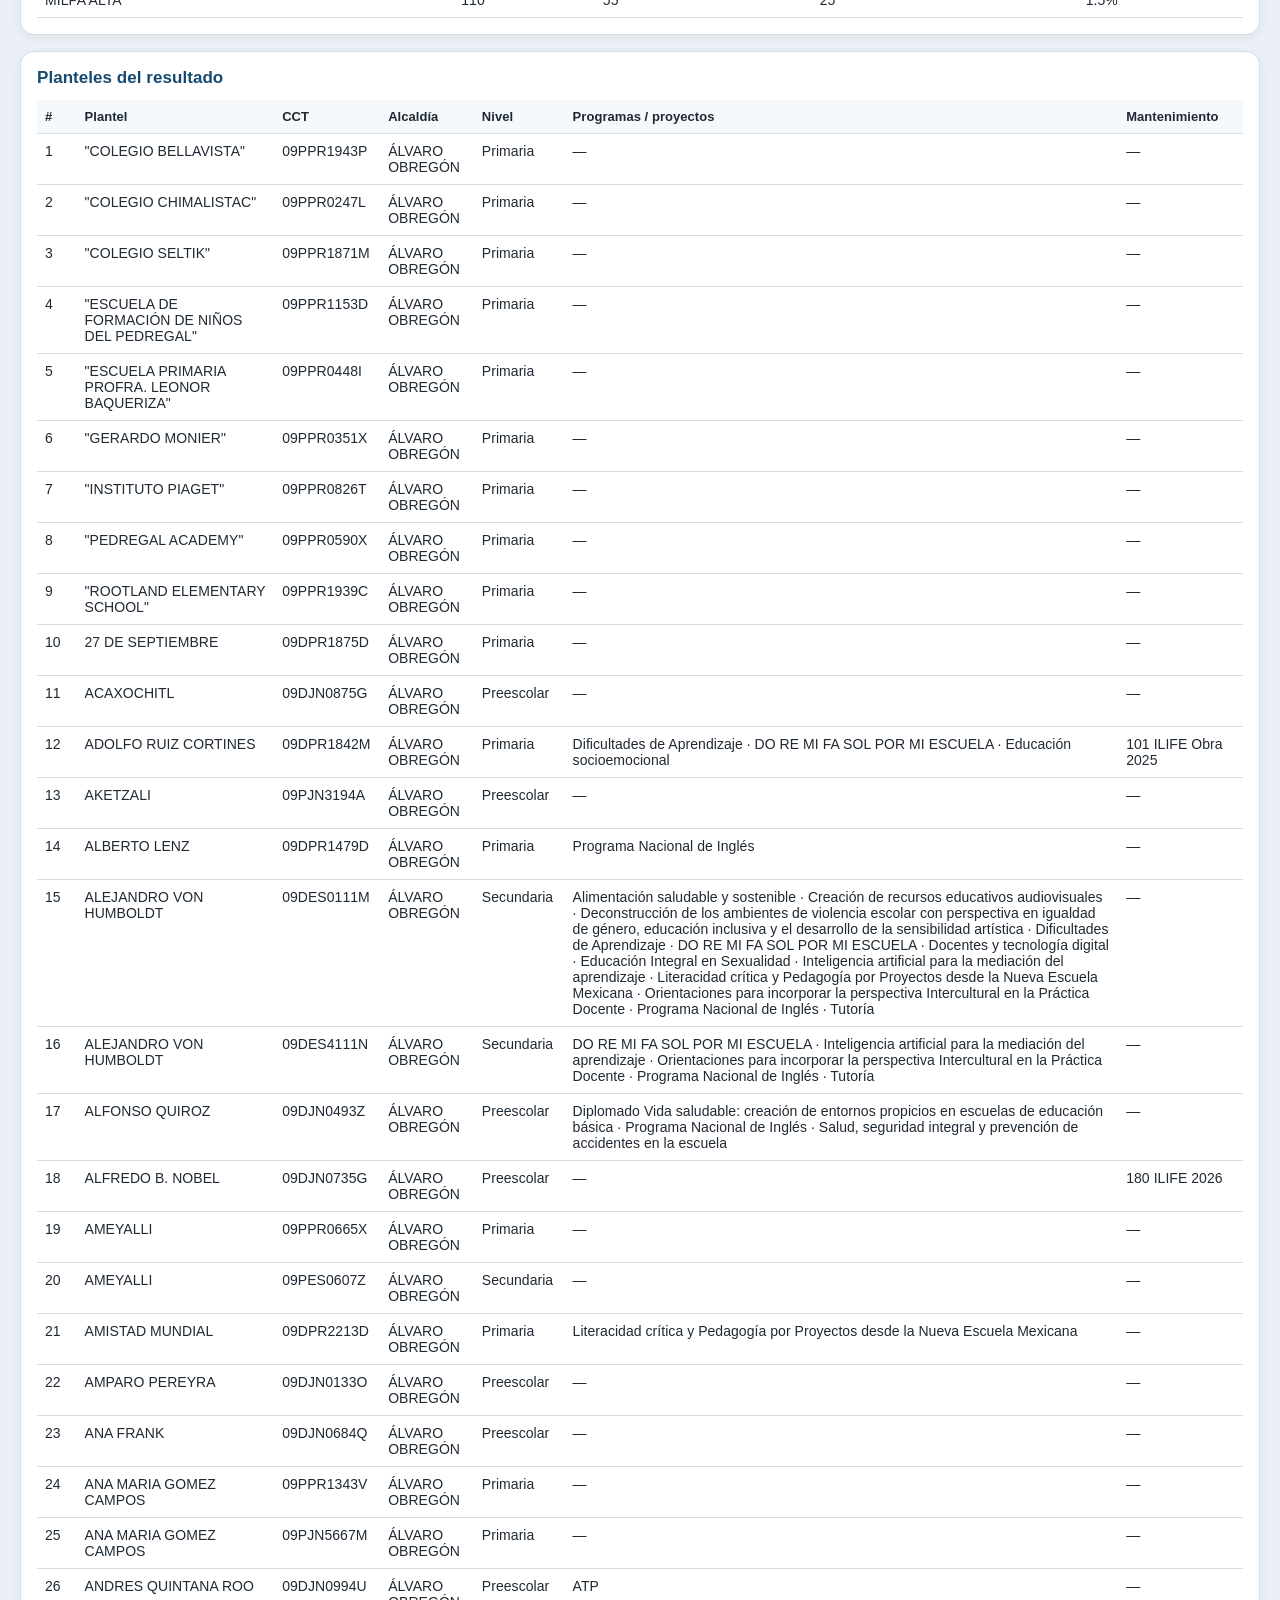
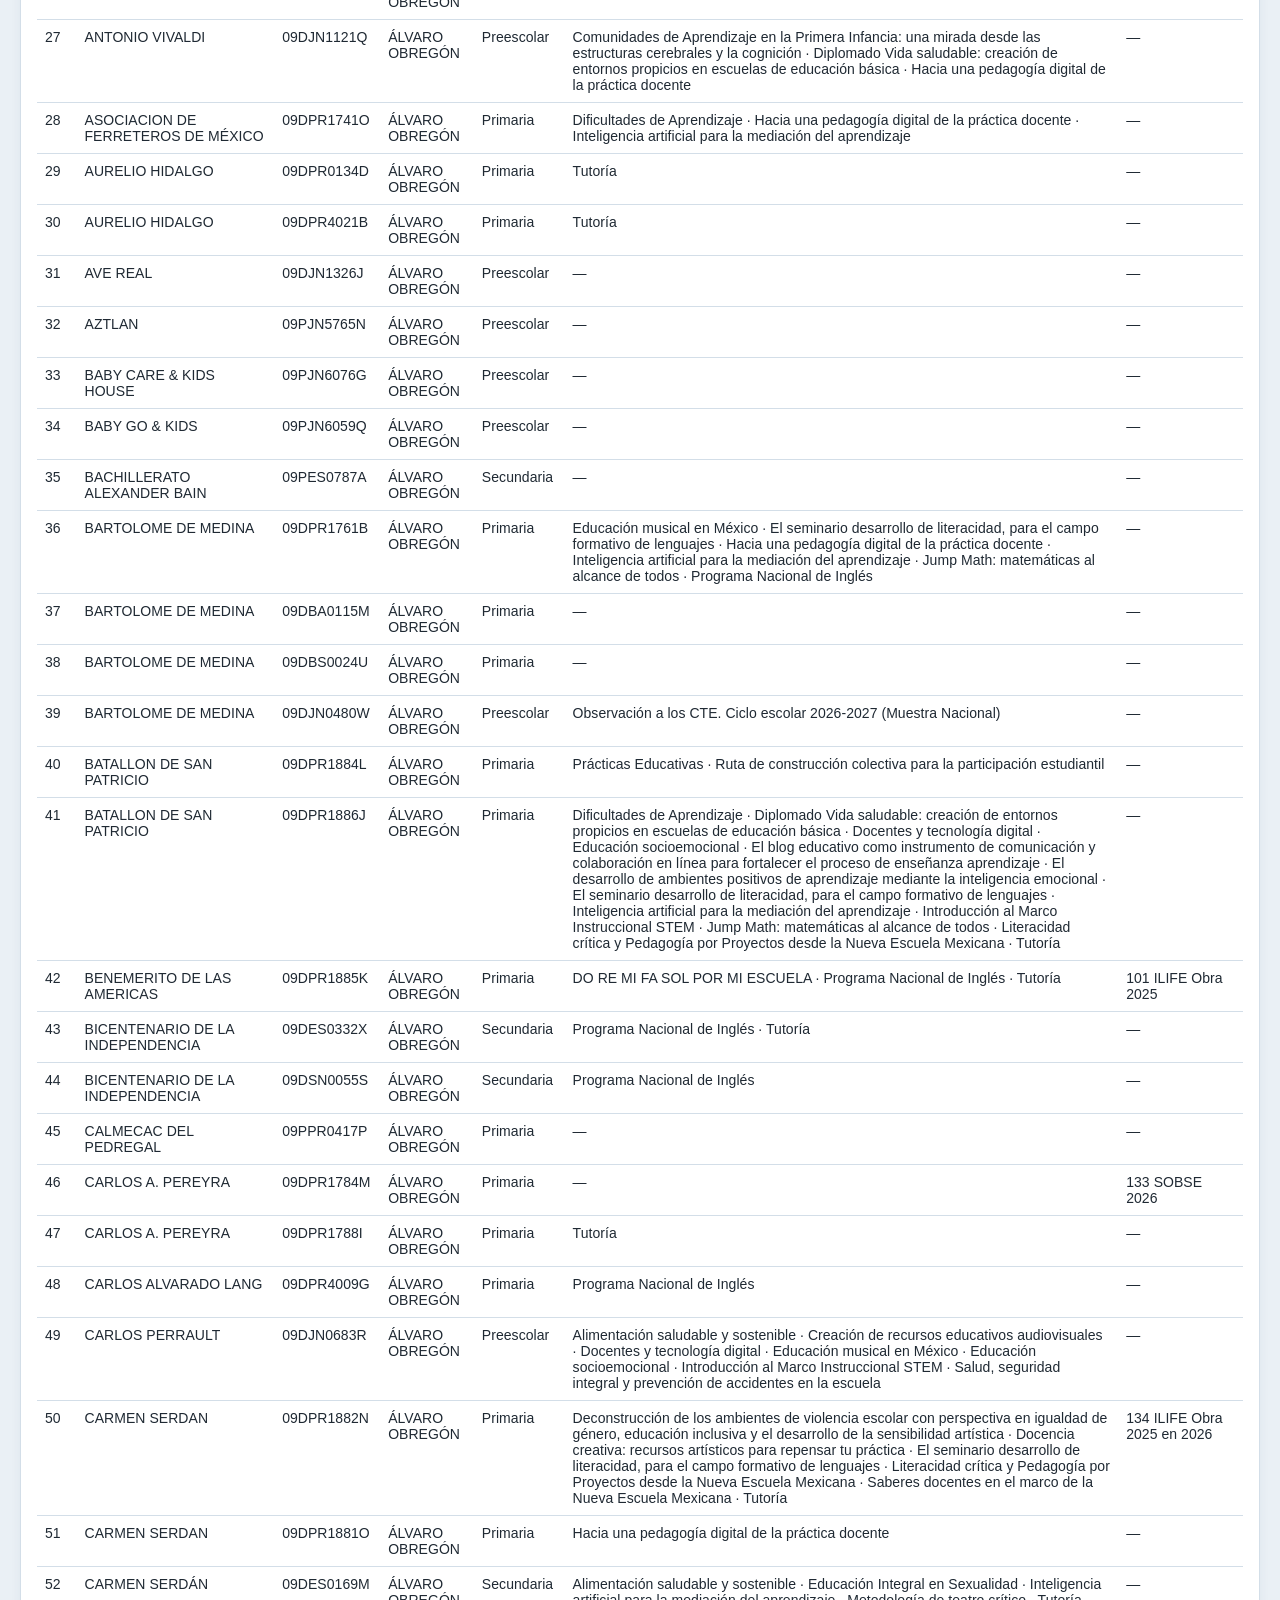
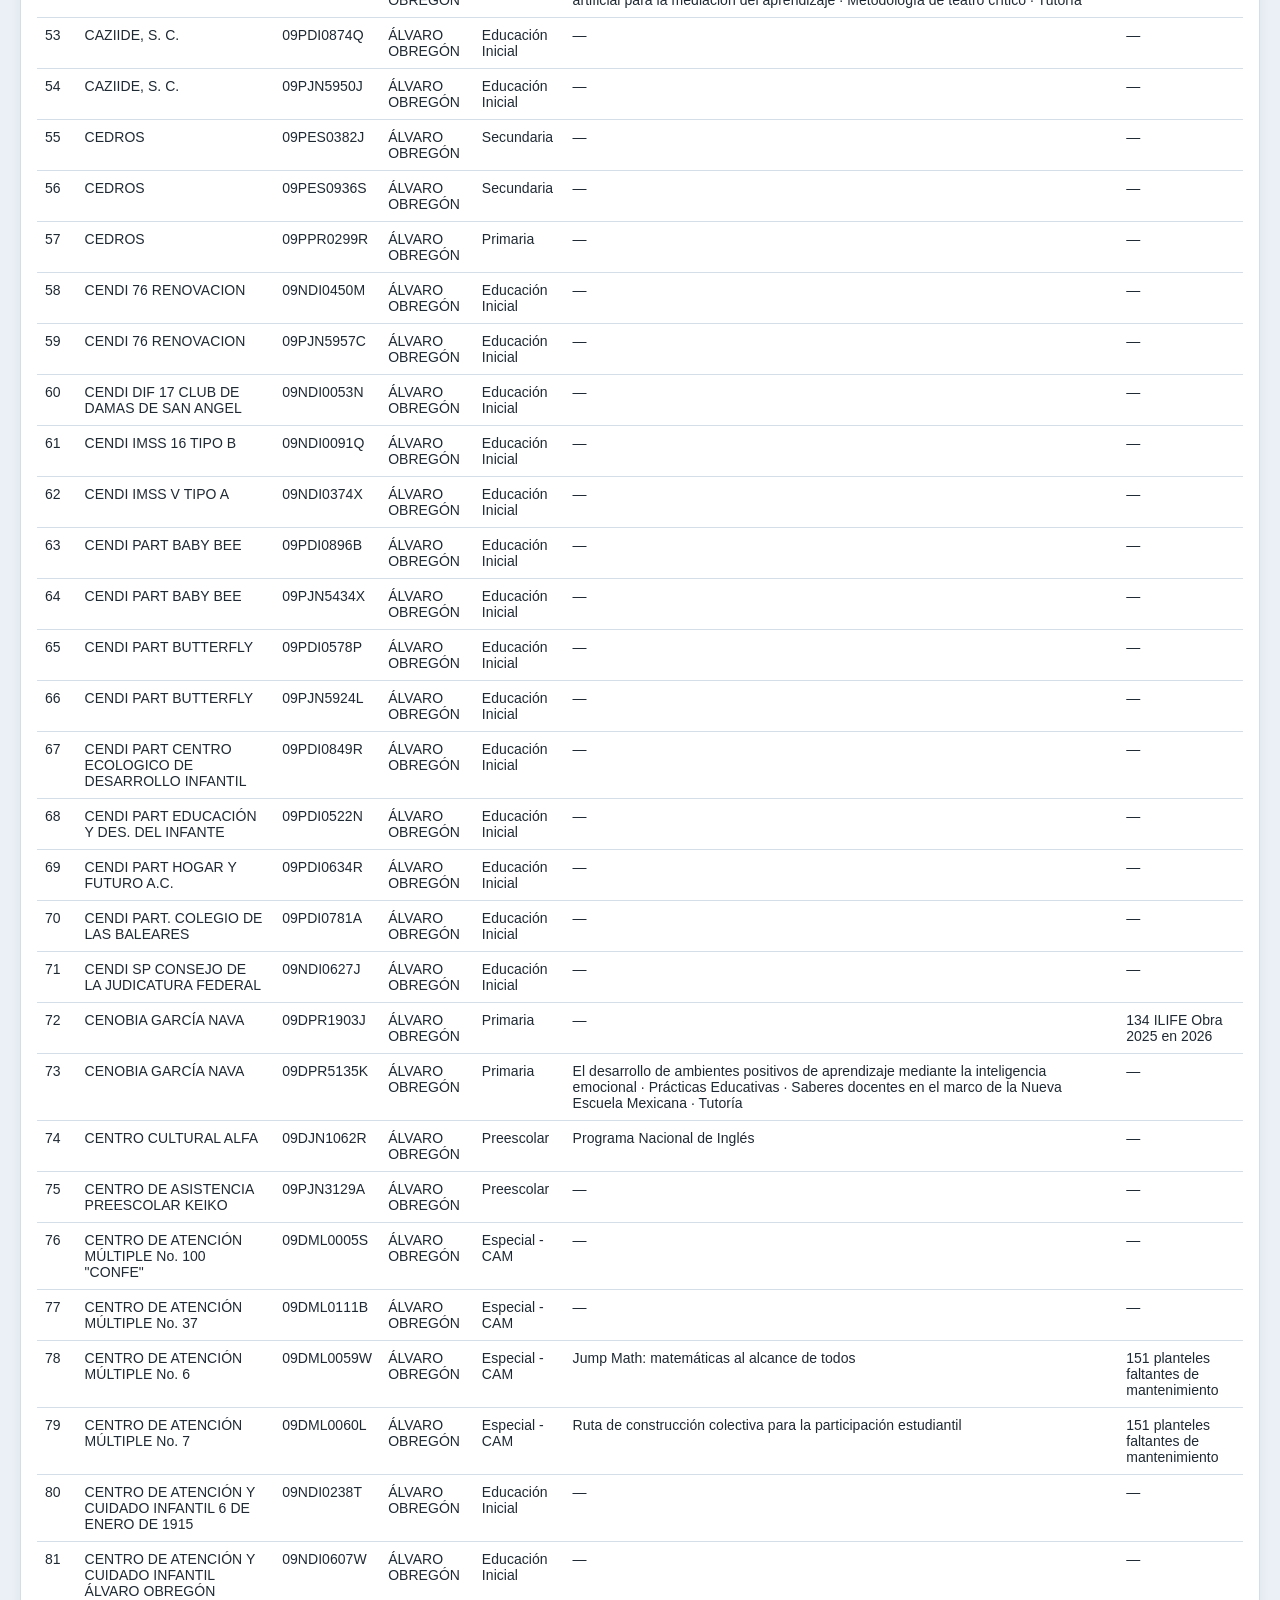
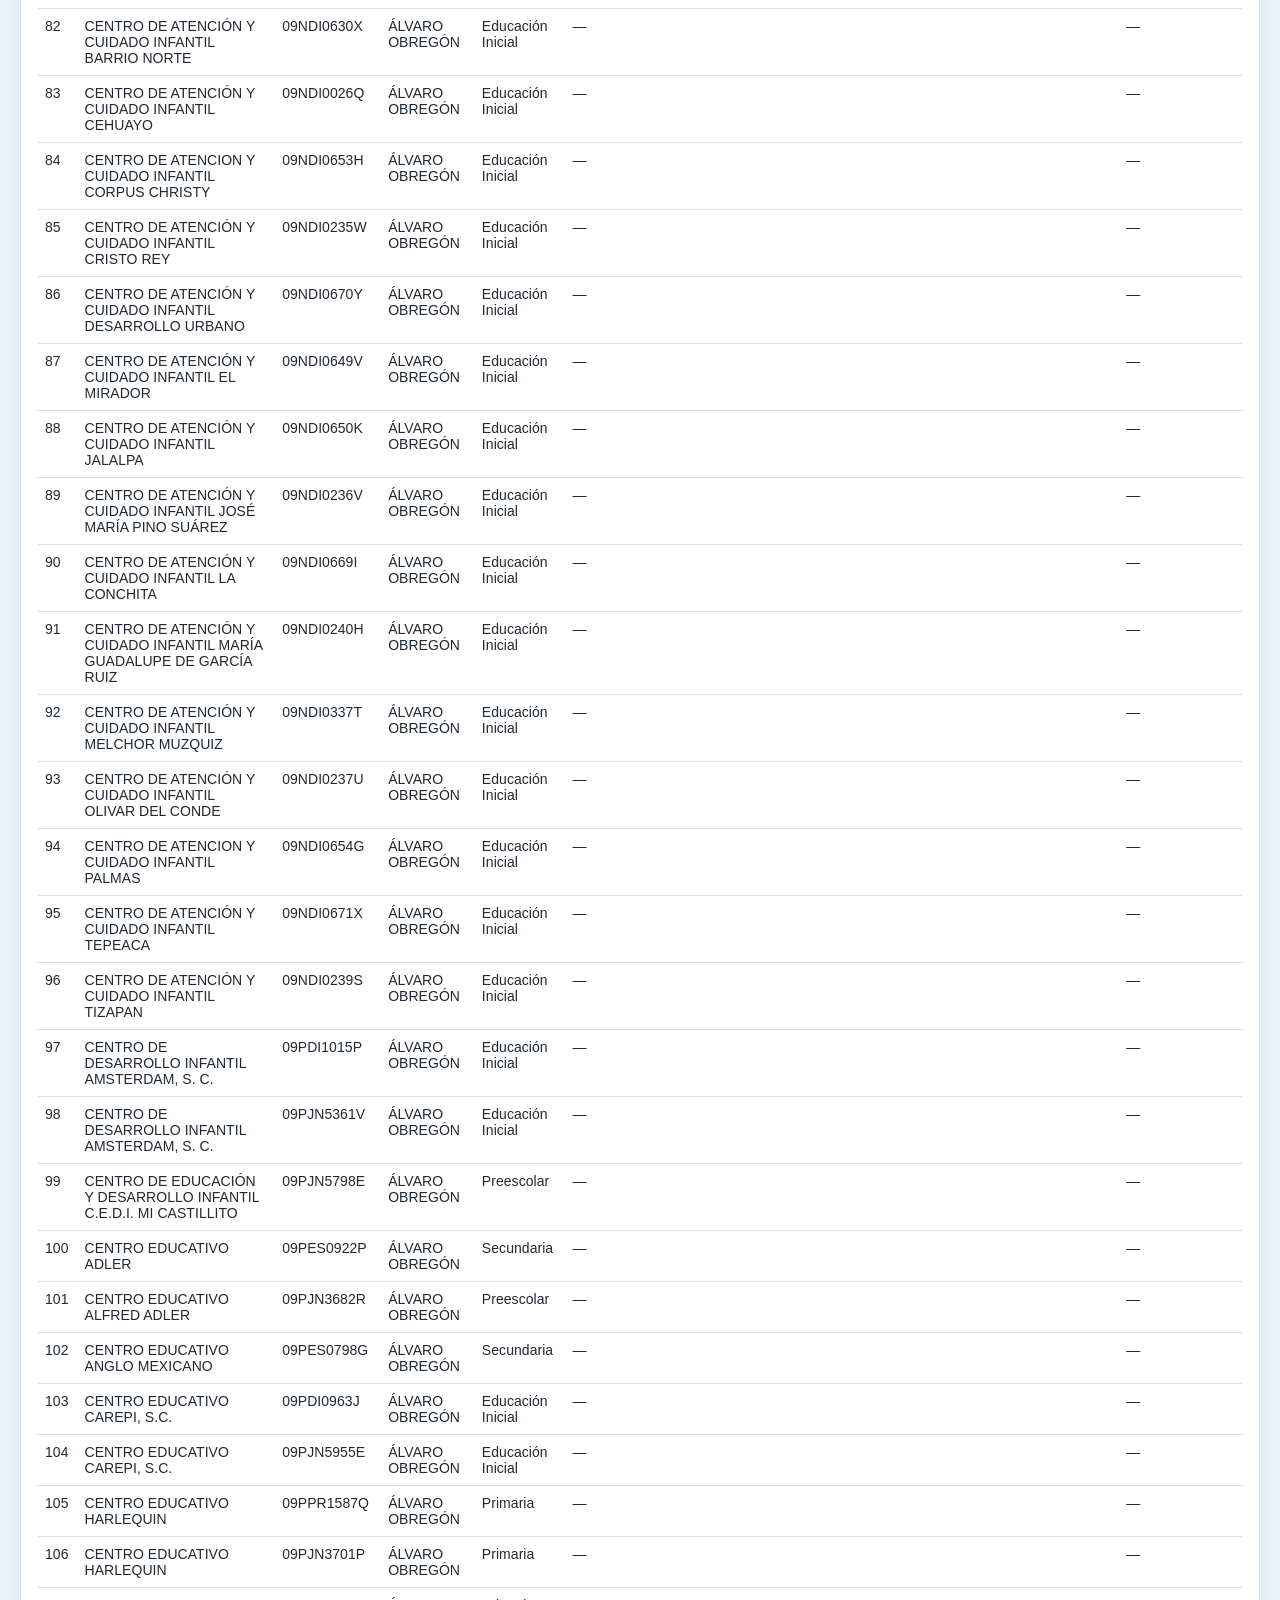
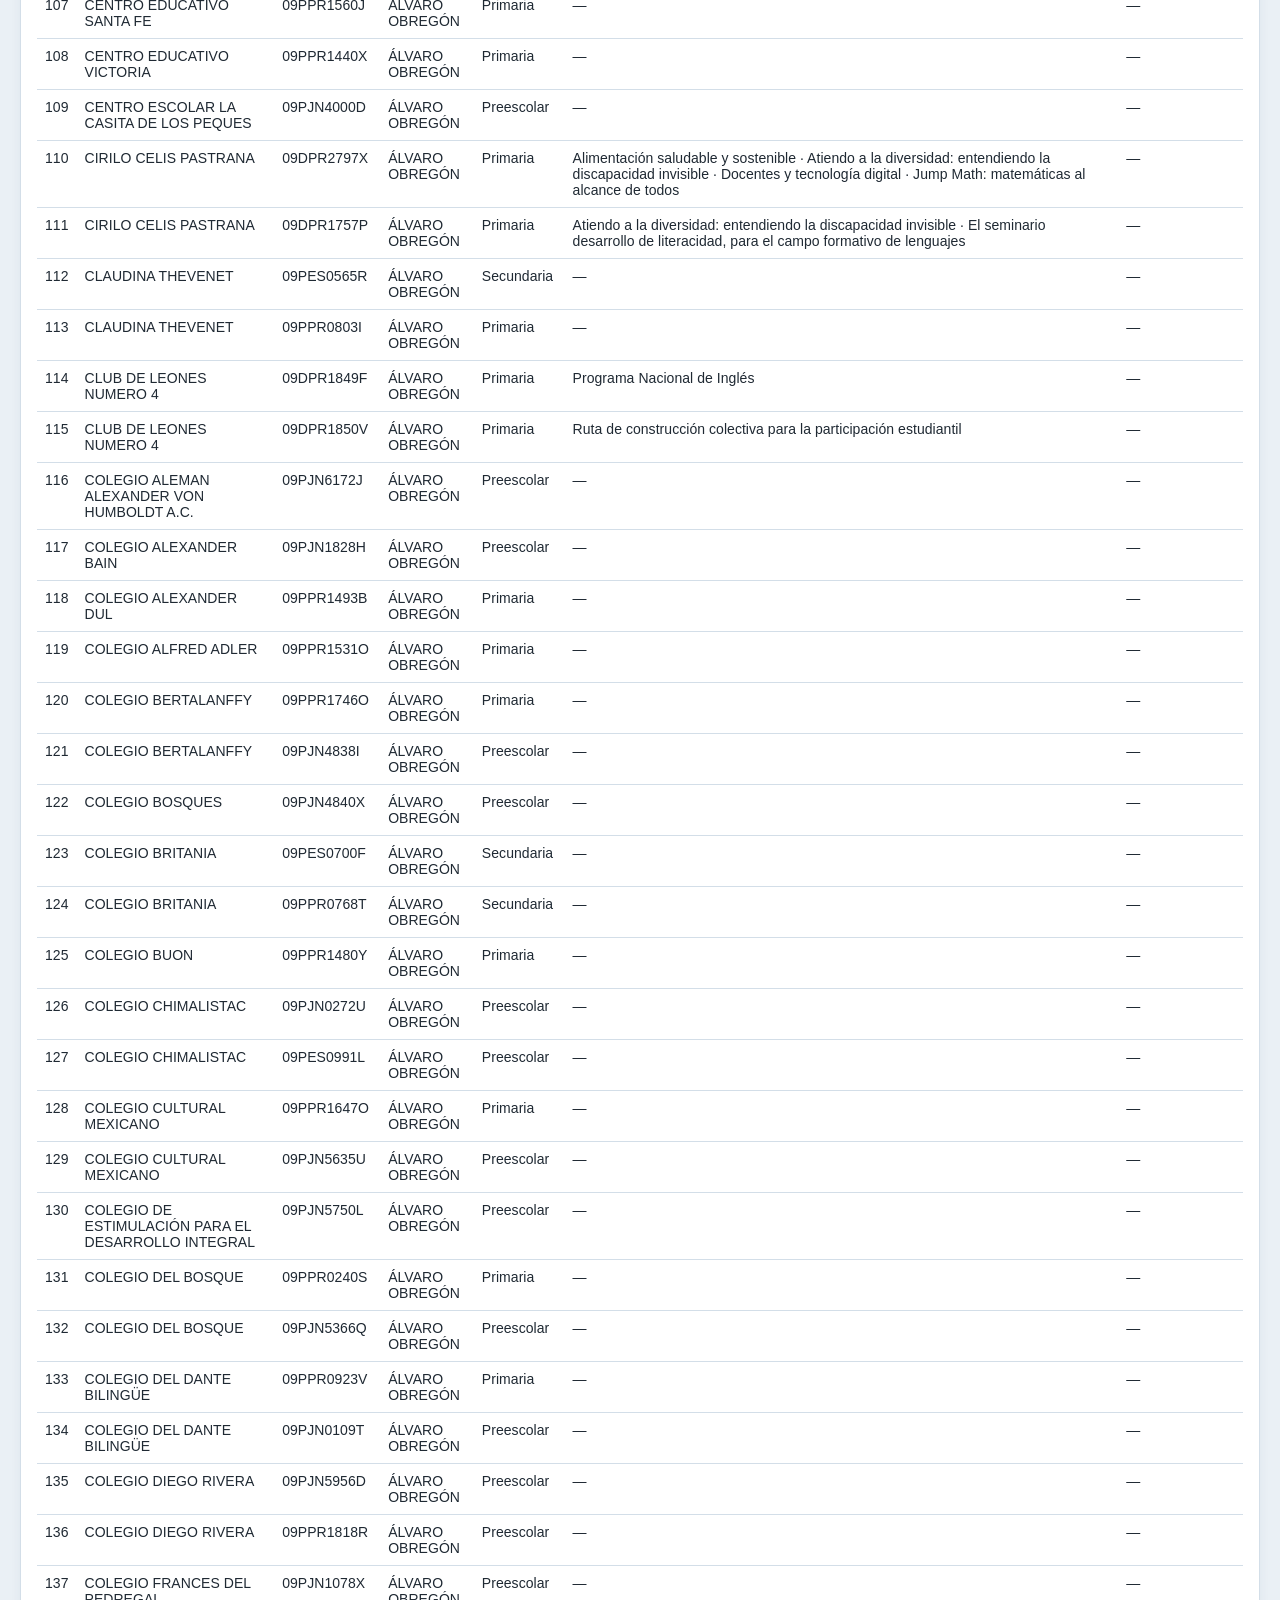
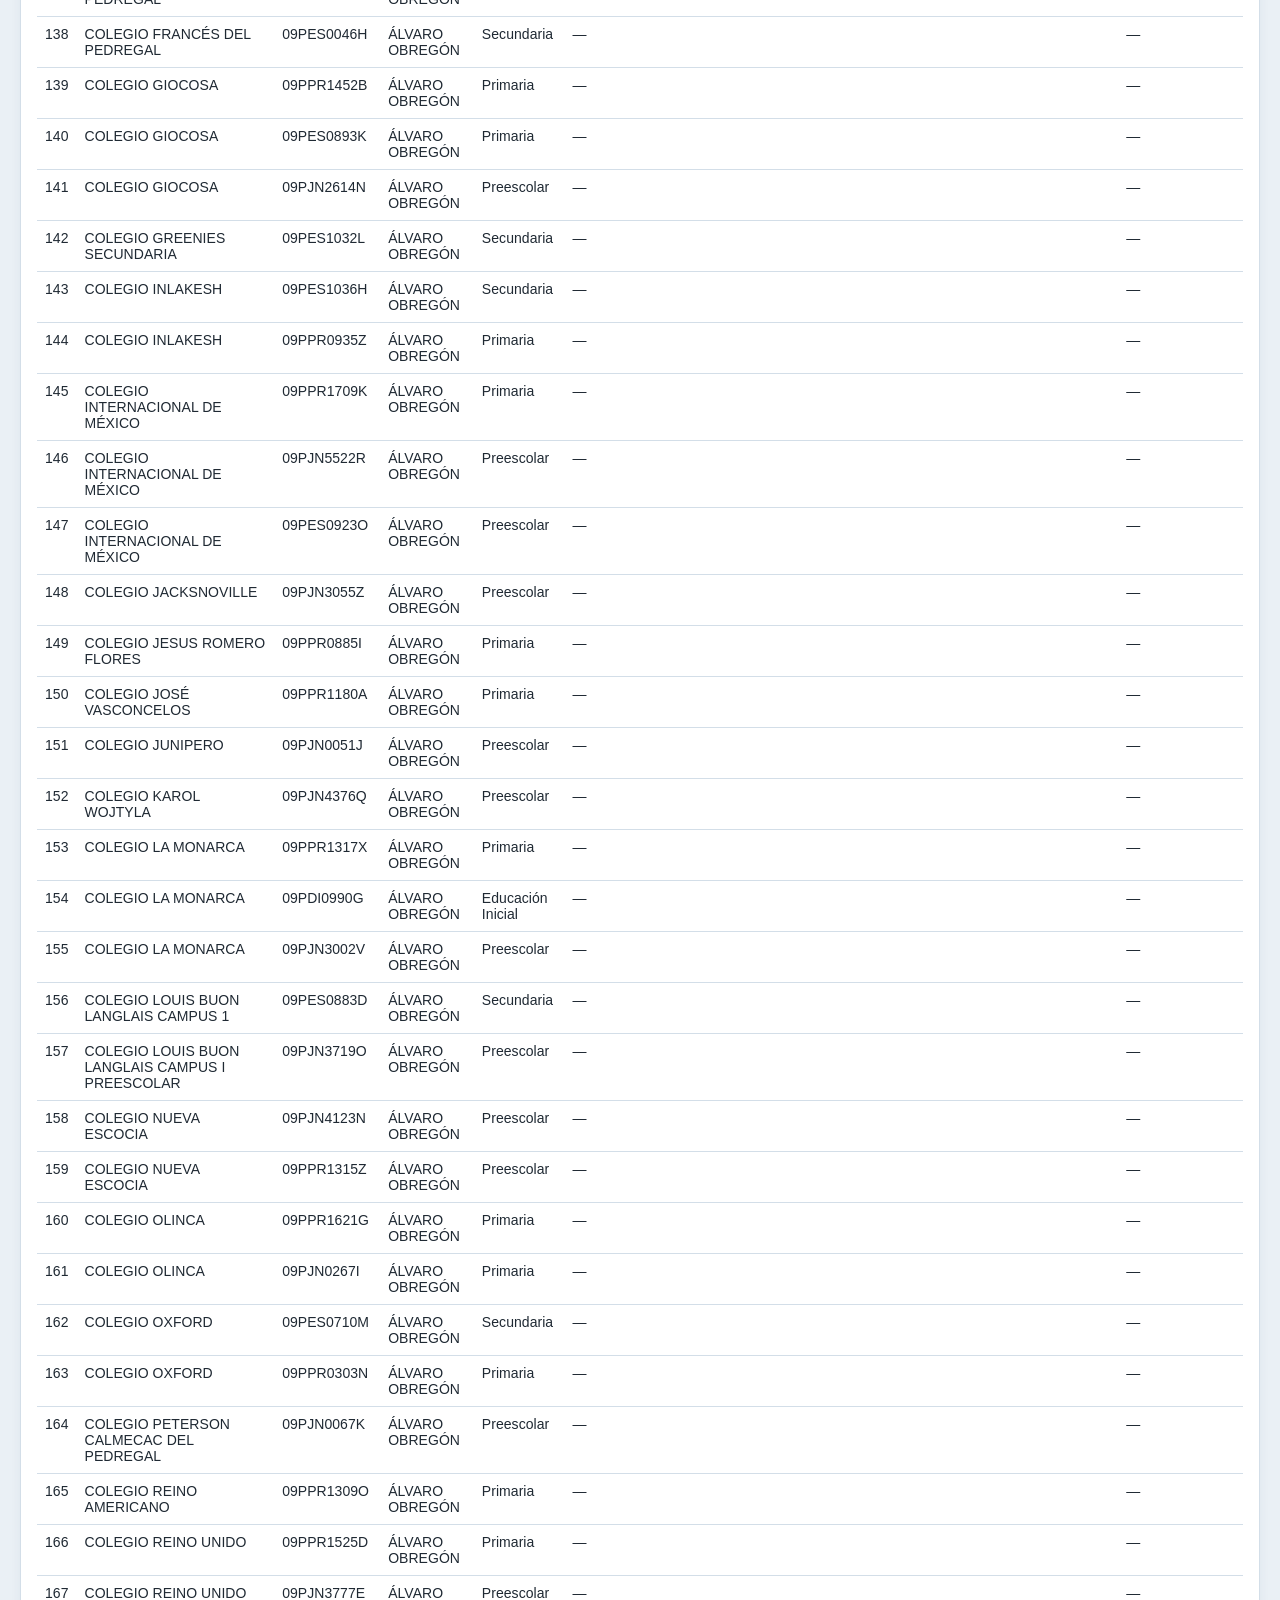
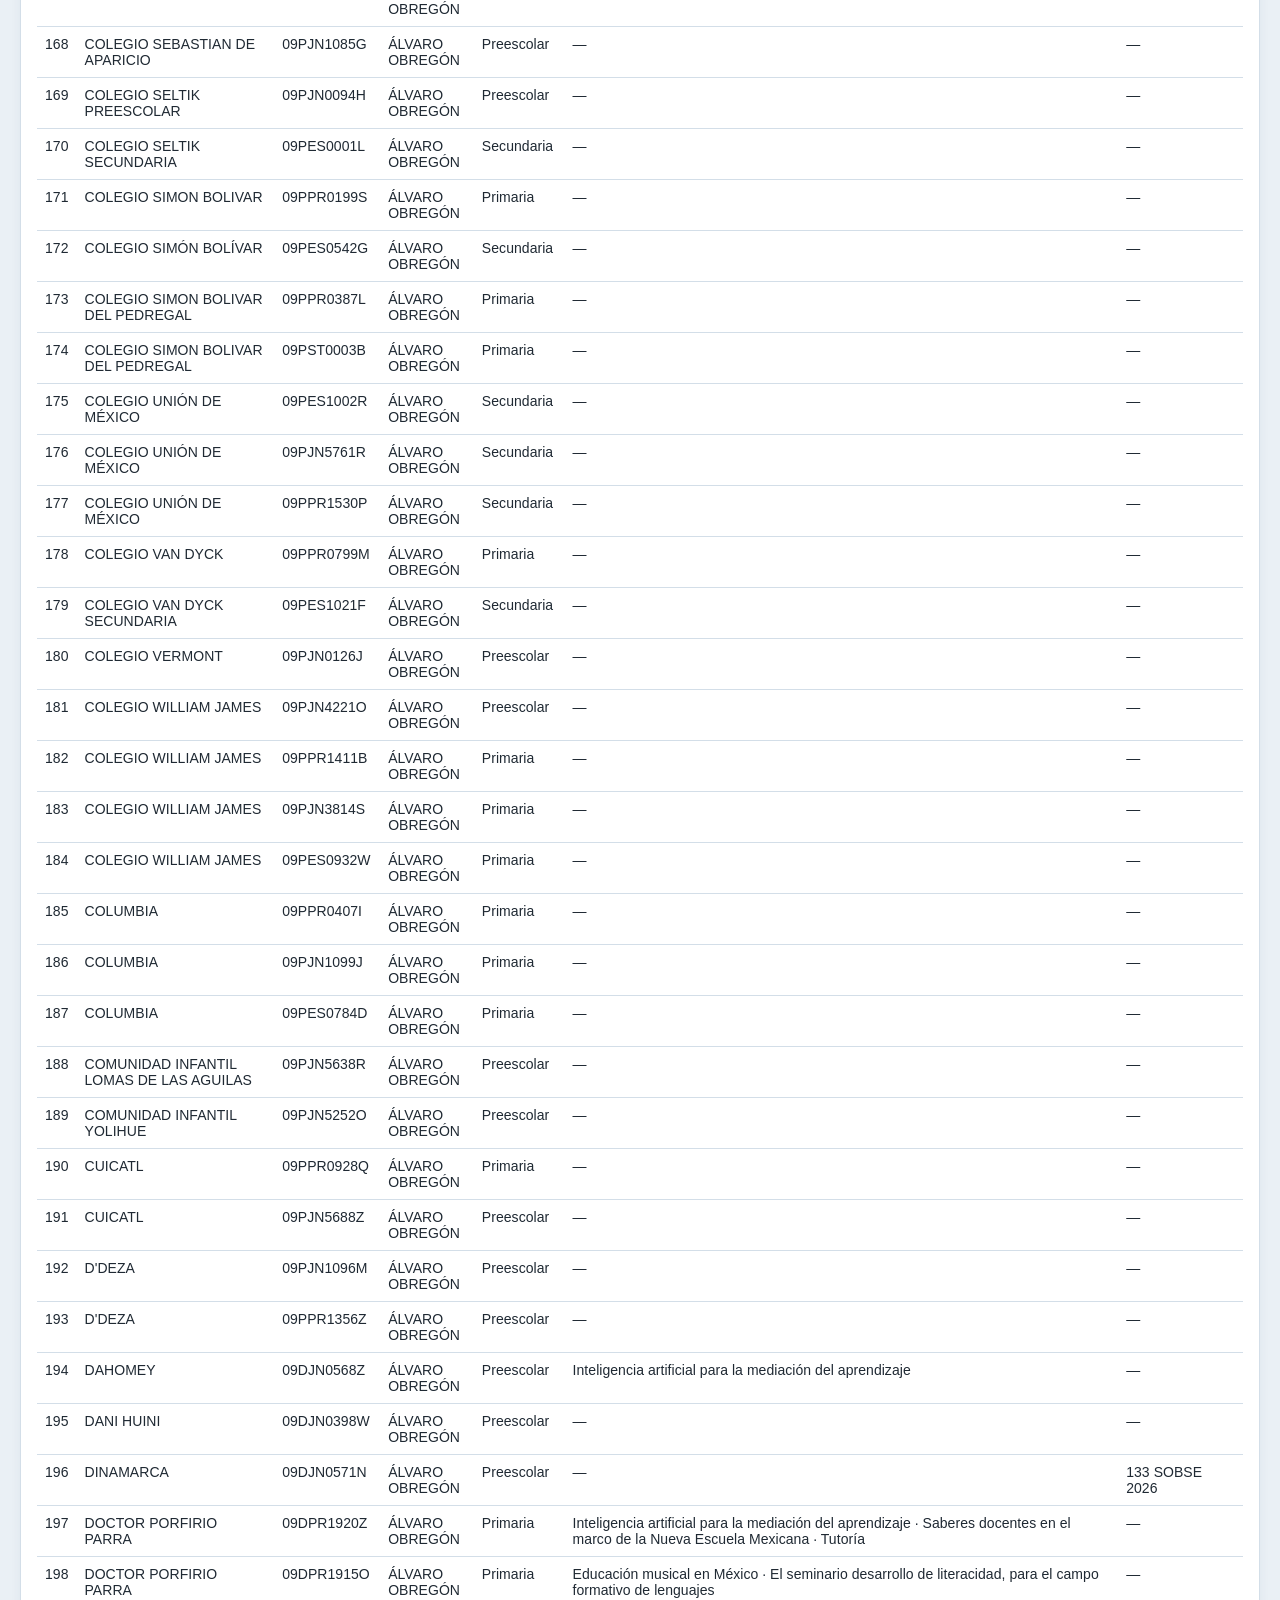
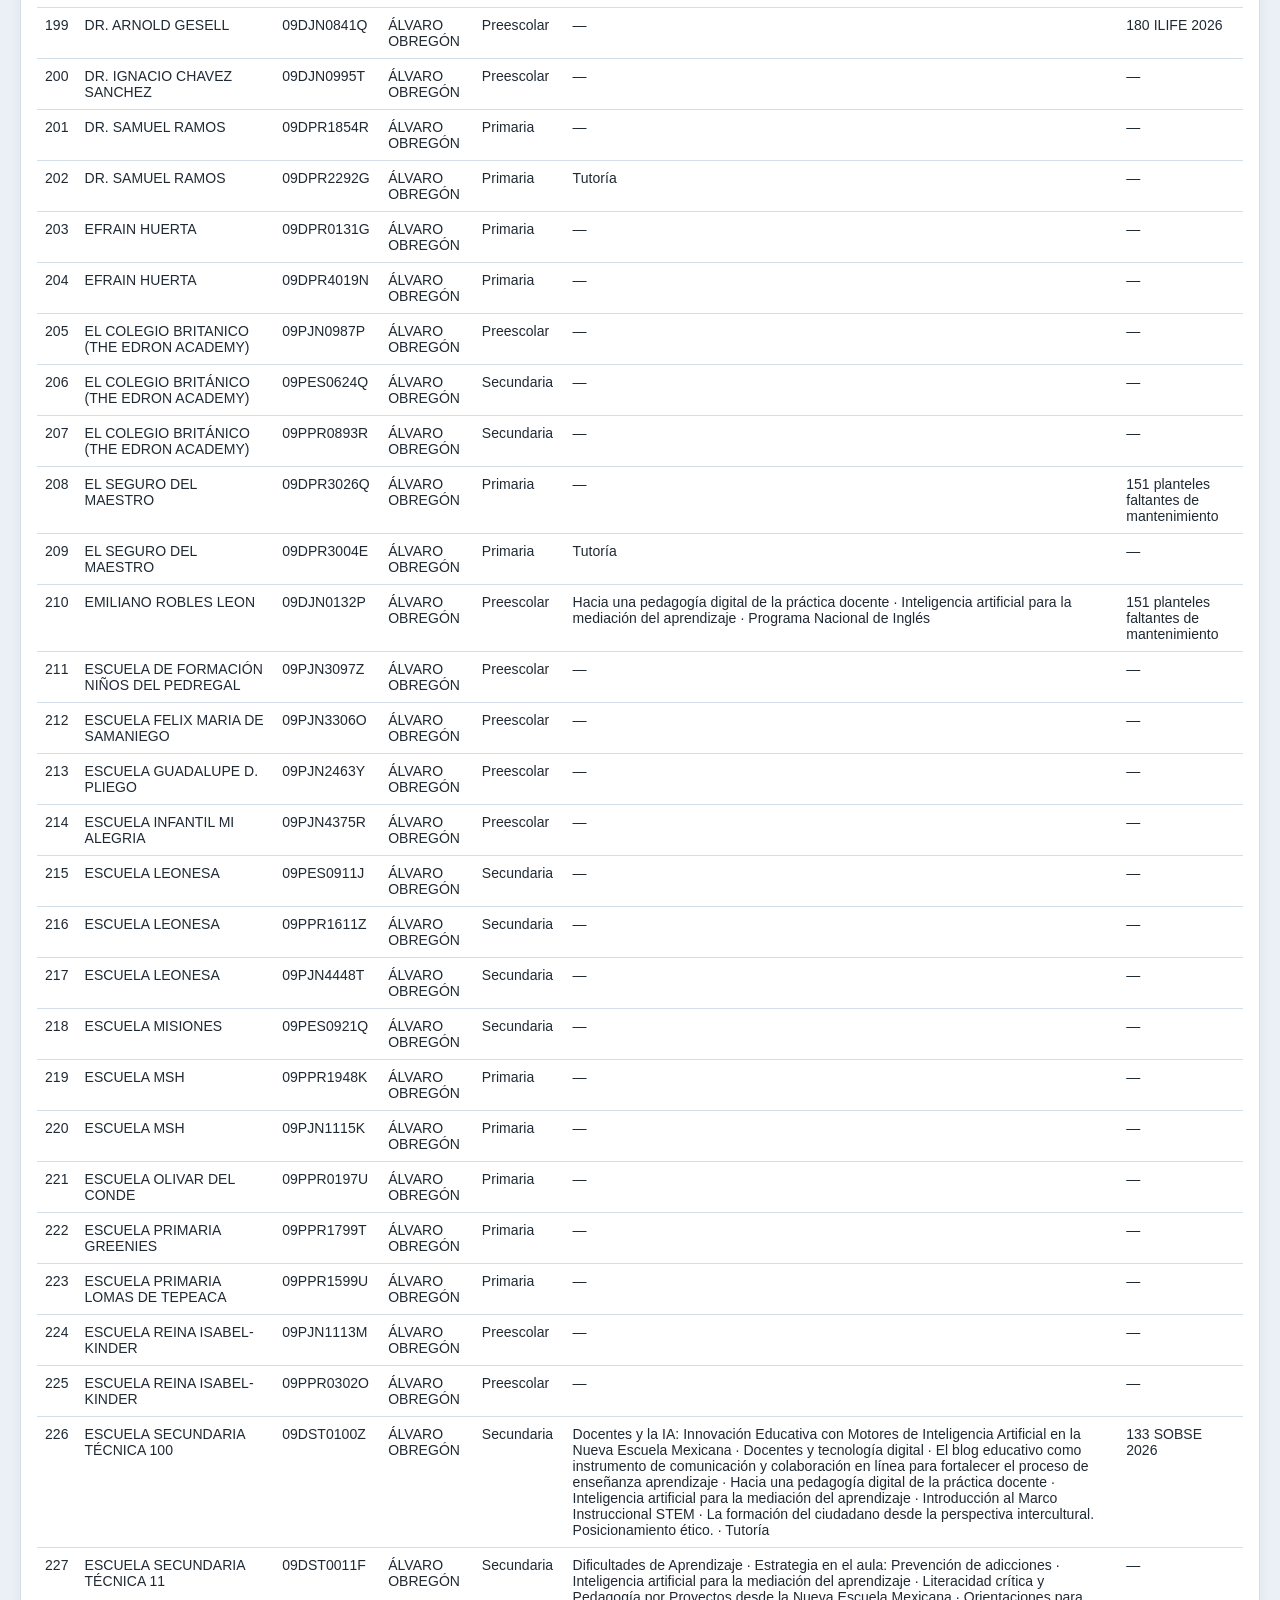
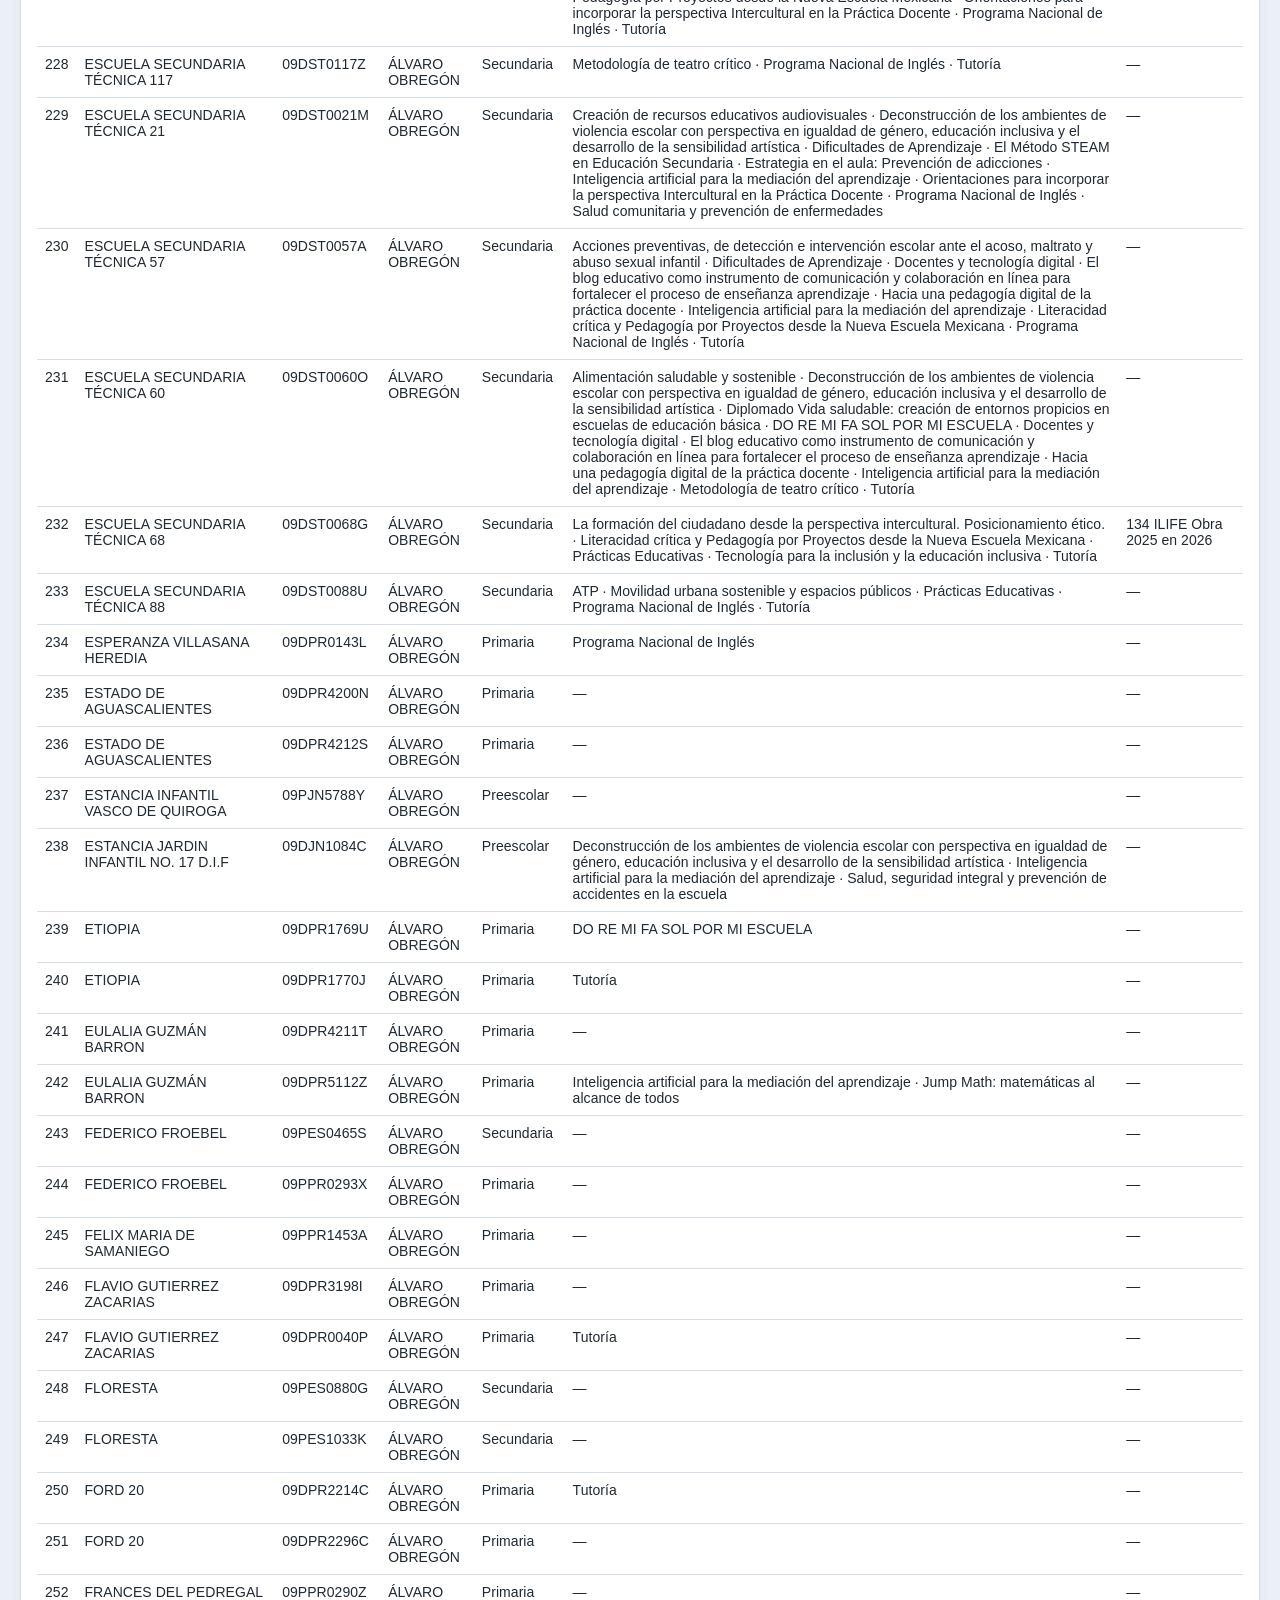
==== commit 03b4c233: "CambiosfinalesPLANEST" ====
--- a/estadisticas.html
+++ b/estadisticas.html
@@ -18,7 +18,7 @@
       <div class="stats-filter-grid">
         <div><label for="stNivel">Nivel educativo</label><select id="stNivel"><option value="">Todos</option></select></div>
         <div><label for="stCCT">CCT</label><input id="stCCT" type="search" placeholder="Buscar CCT"></div>
-        <div><label for="stNombre">Escuela</label><input id="stNombre" type="search" placeholder="Buscar nombre"></div>
+        <div><label for="stNombre">Plantel</label><input id="stNombre" type="search" placeholder="Buscar nombre"></div>
         <div class="stats-actions"><button id="stLimpiar" class="secondary" type="button">Limpiar estos filtros</button></div>
       </div>
     </section>
@@ -54,7 +54,7 @@
 
     <section class="table-panel">
       <h2>Planteles del resultado</h2>
-      <table><thead><tr><th>#</th><th>Escuela</th><th>CCT</th><th>Alcaldía</th><th>Nivel</th><th>Programas / proyectos</th><th>Mantenimiento</th></tr></thead><tbody id="tablaRanking"></tbody></table>
+      <table><thead><tr><th>#</th><th>Plantel</th><th>CCT</th><th>Alcaldía</th><th>Nivel</th><th>Programas / proyectos</th><th>Mantenimiento</th></tr></thead><tbody id="tablaRanking"></tbody></table>
     </section>
   </main>
   <script src="estadisticas.js?v=20260917-textos"></script>
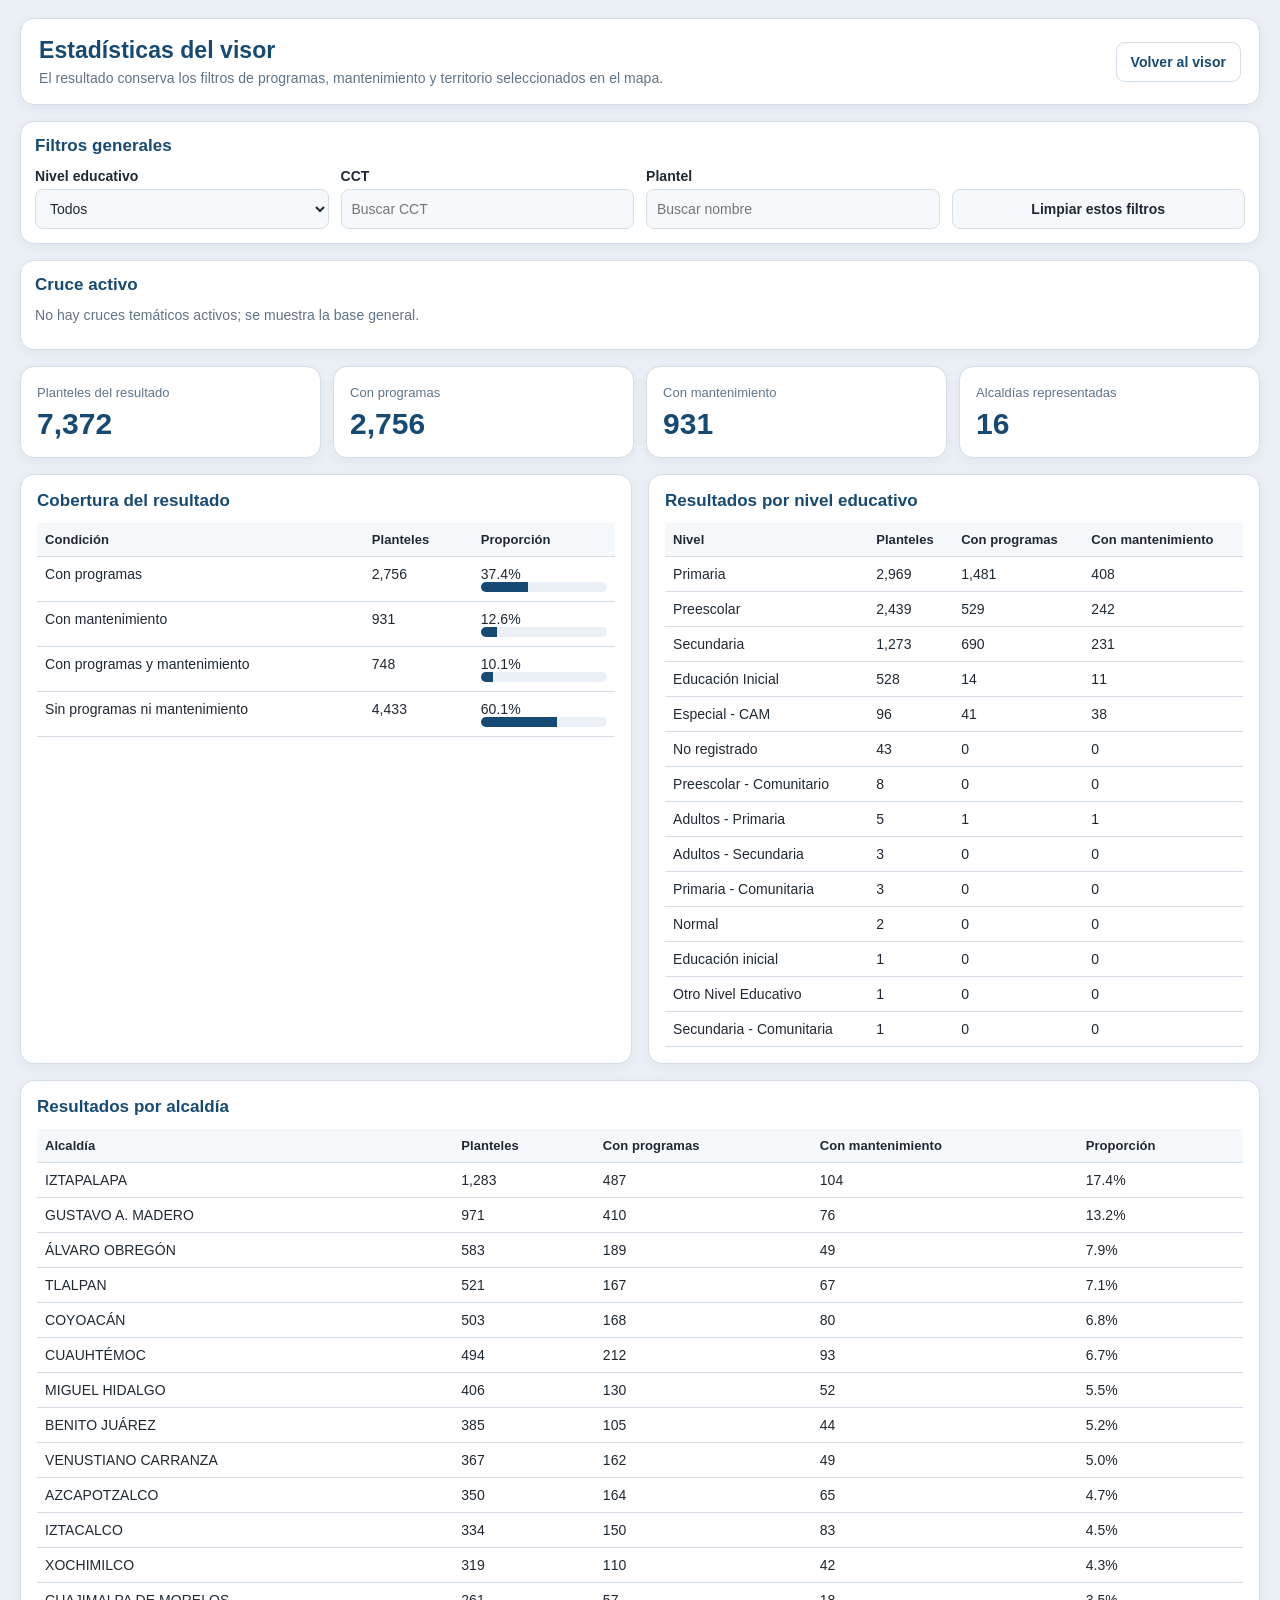
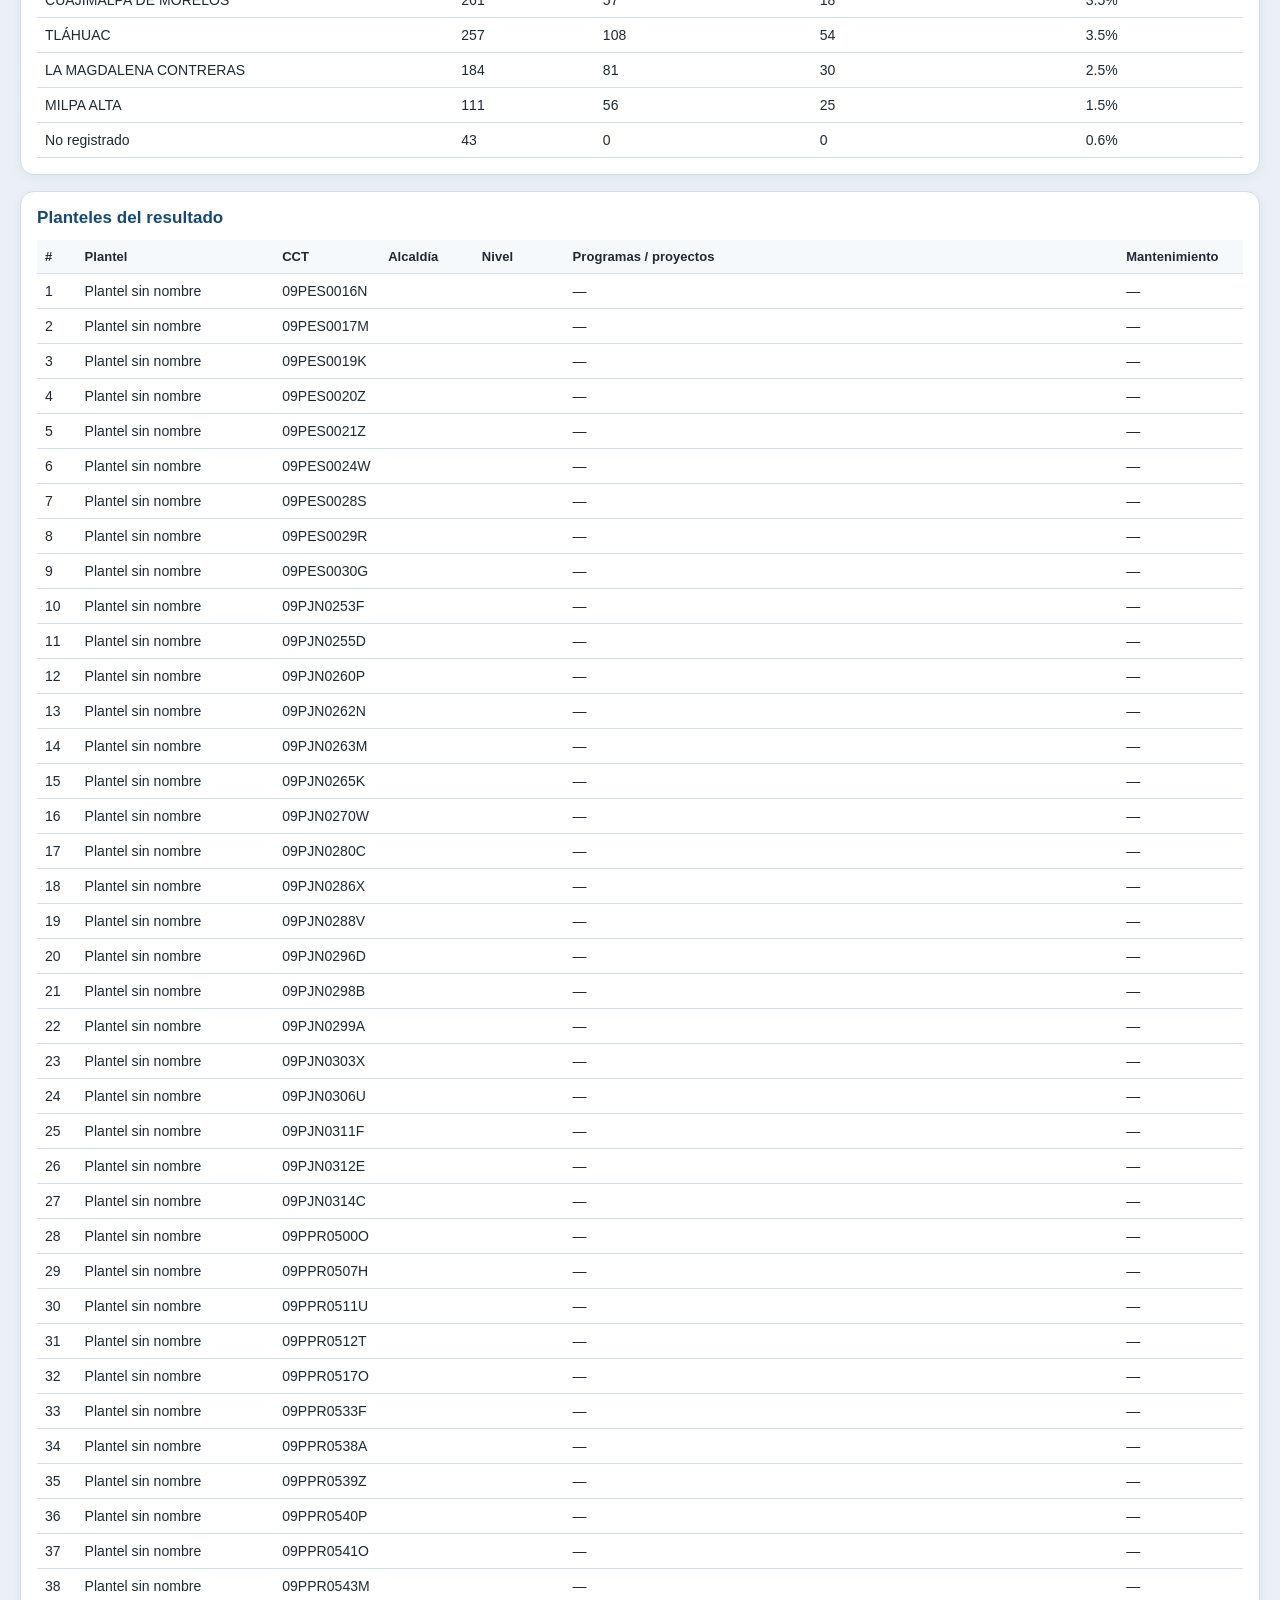
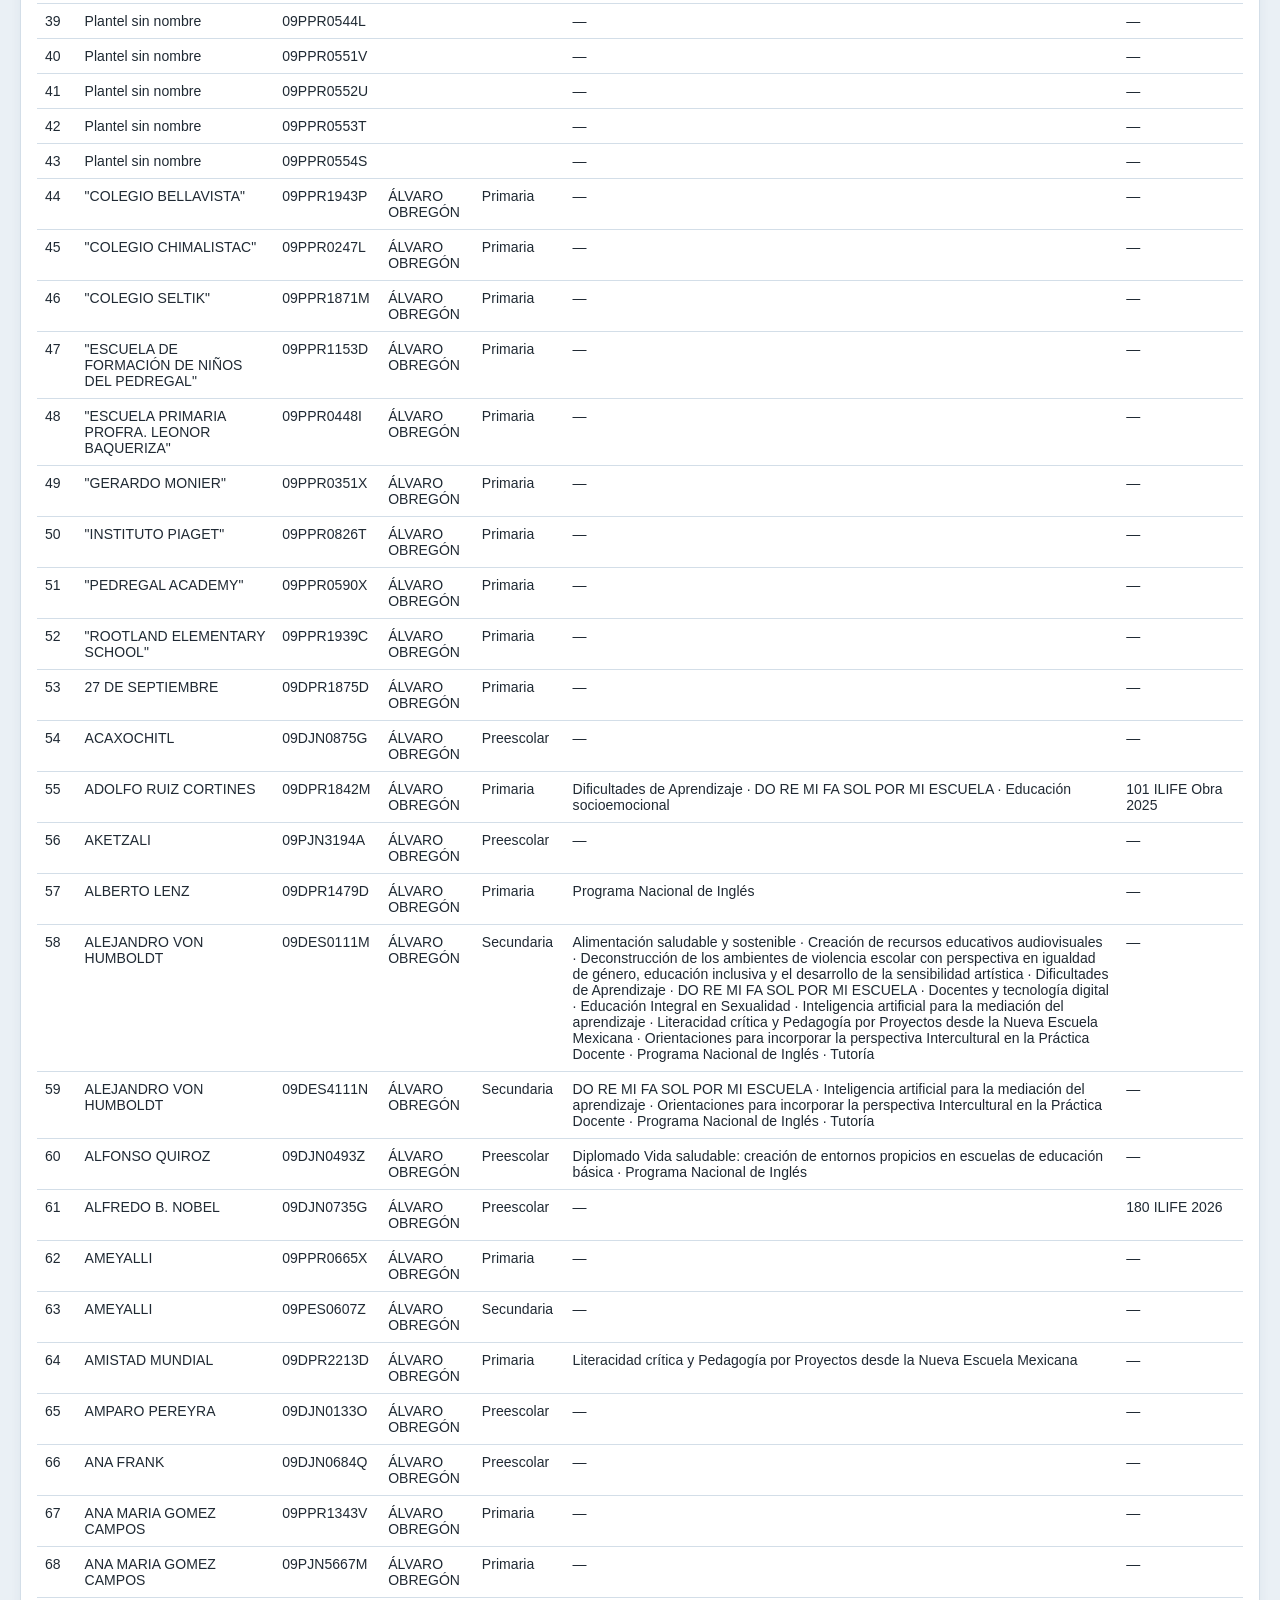
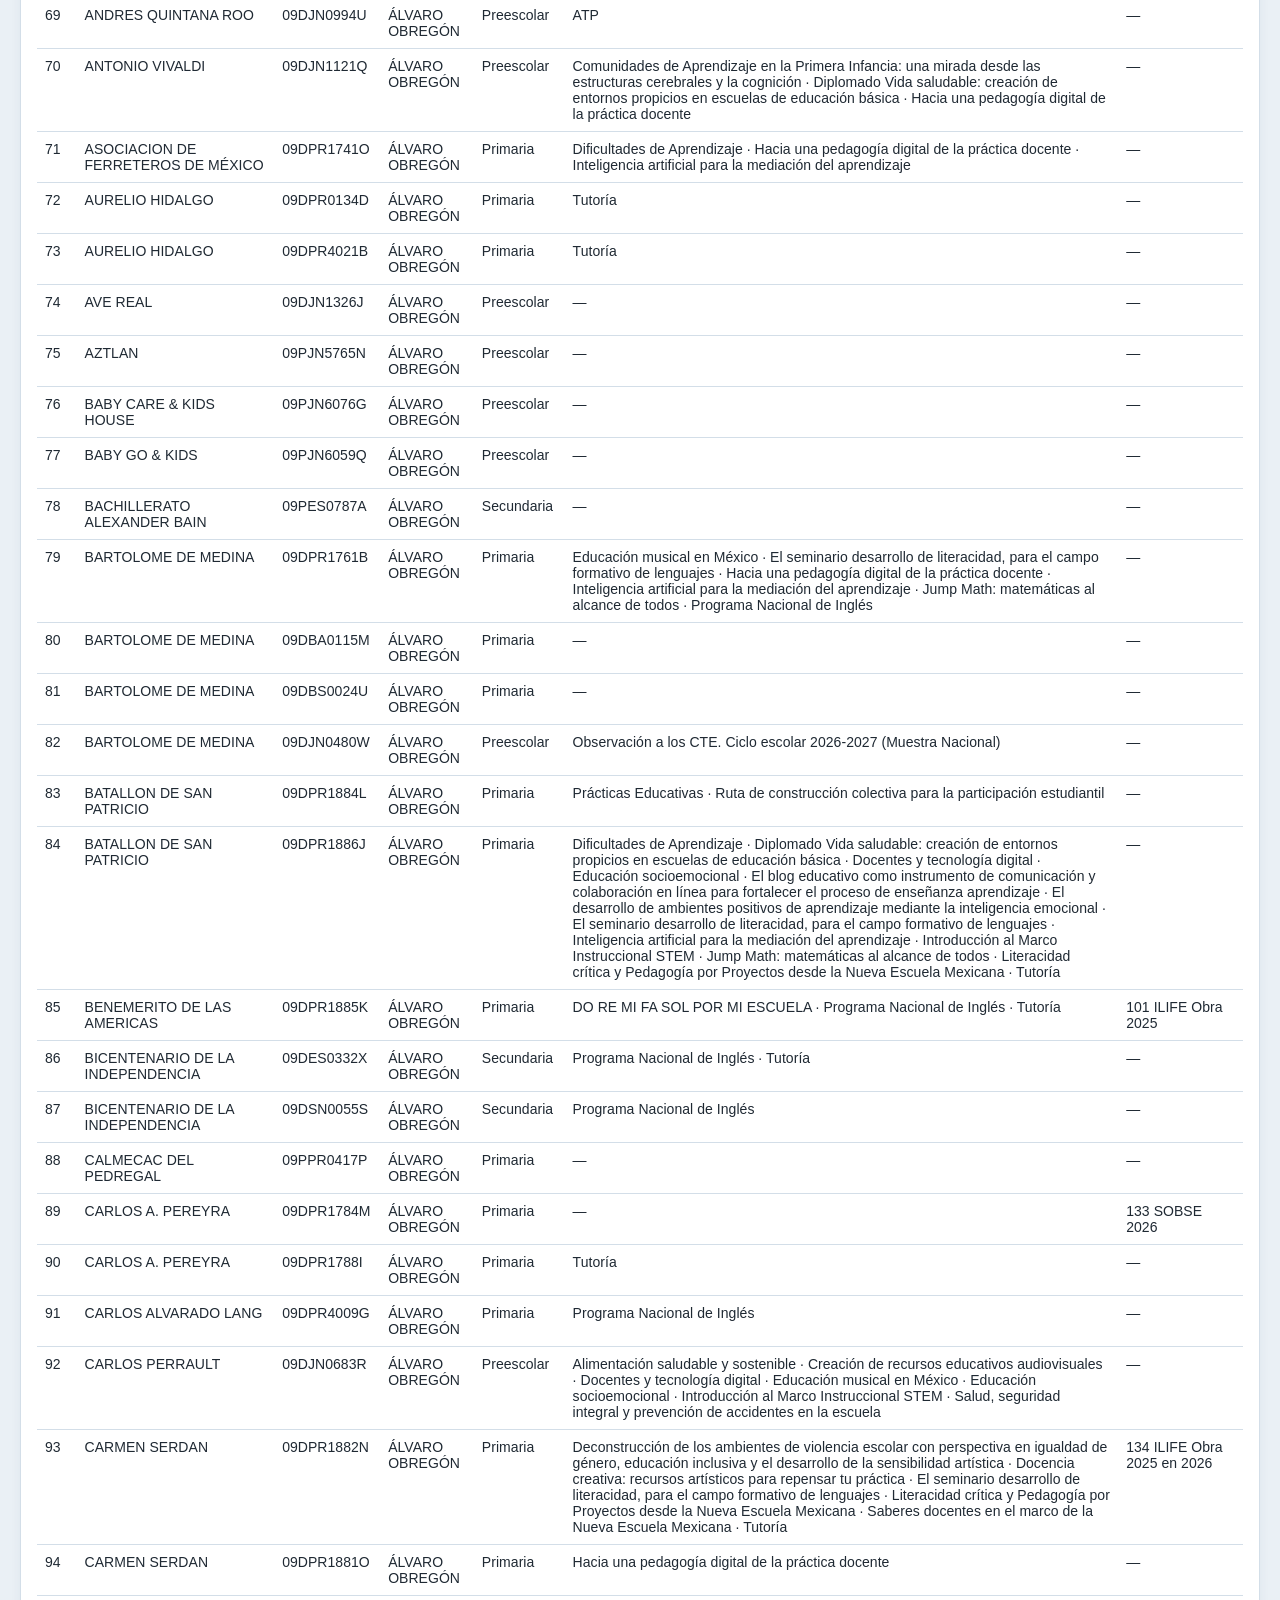
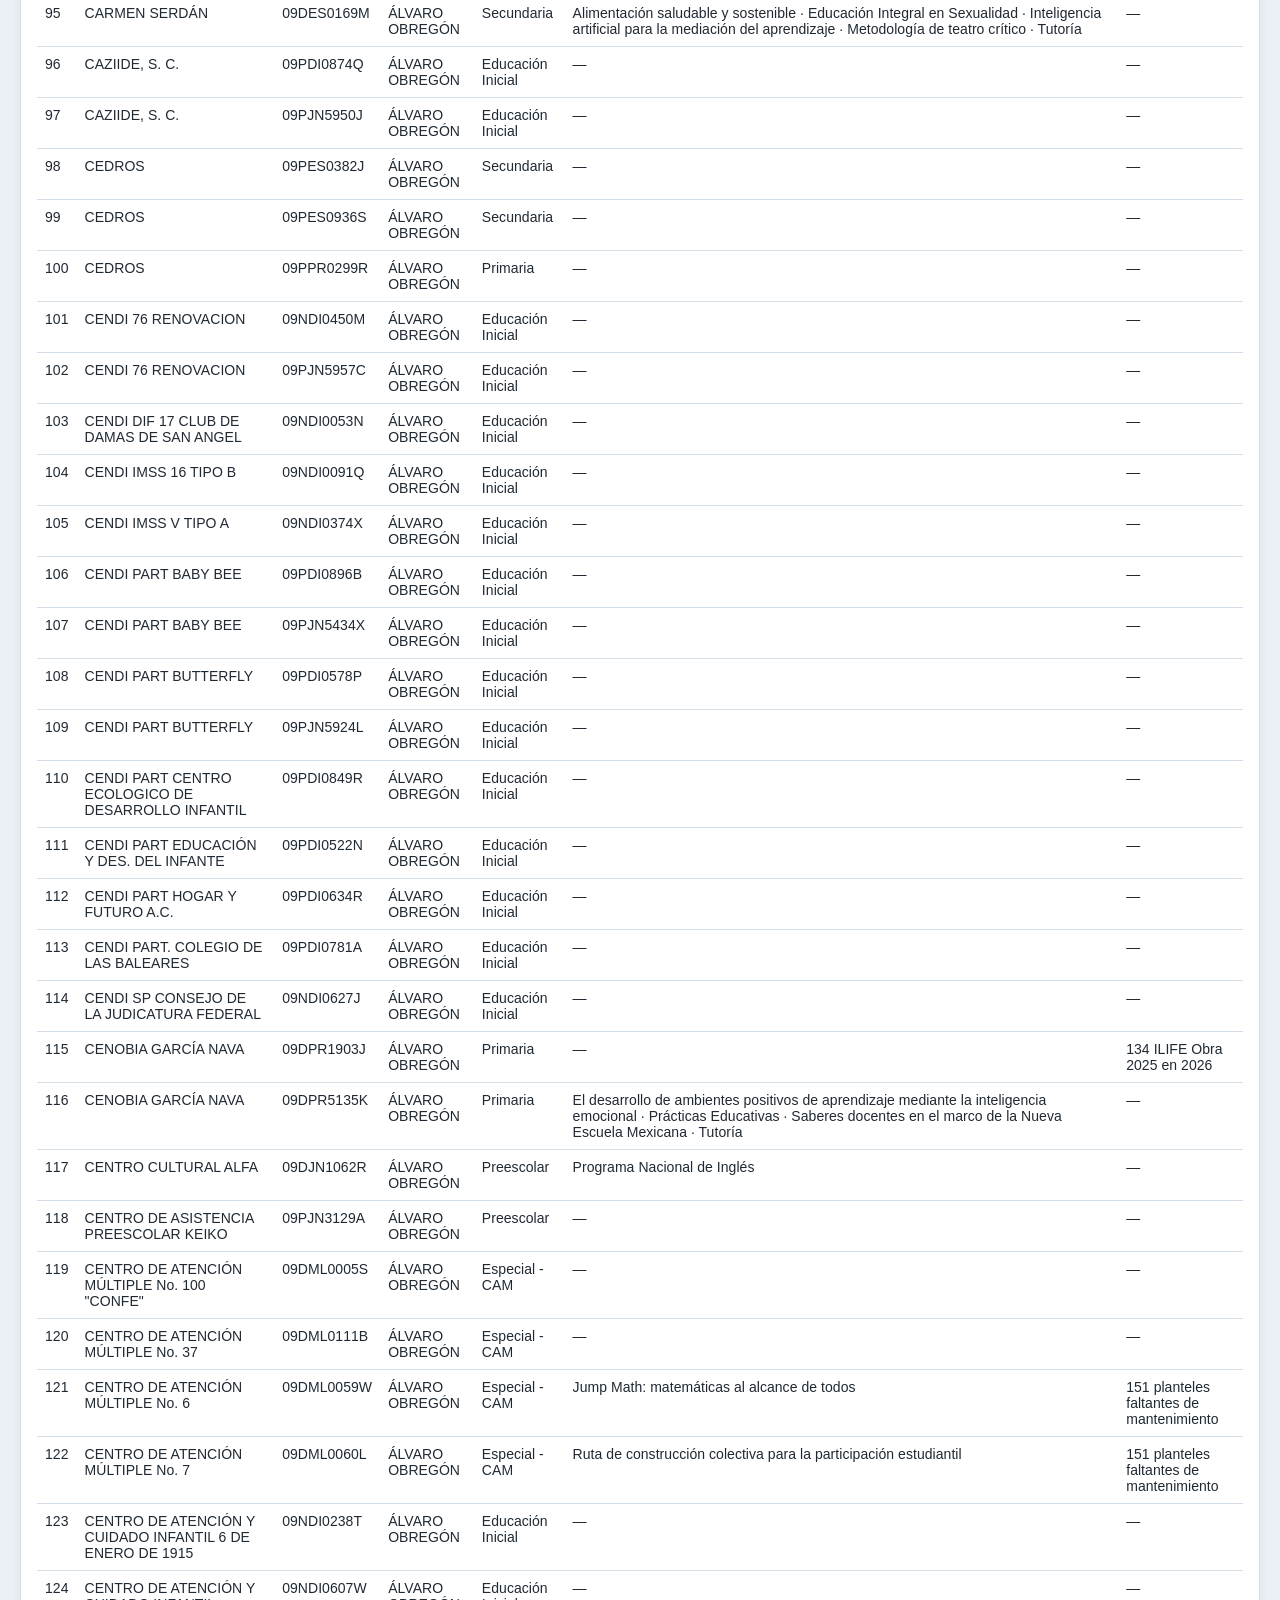
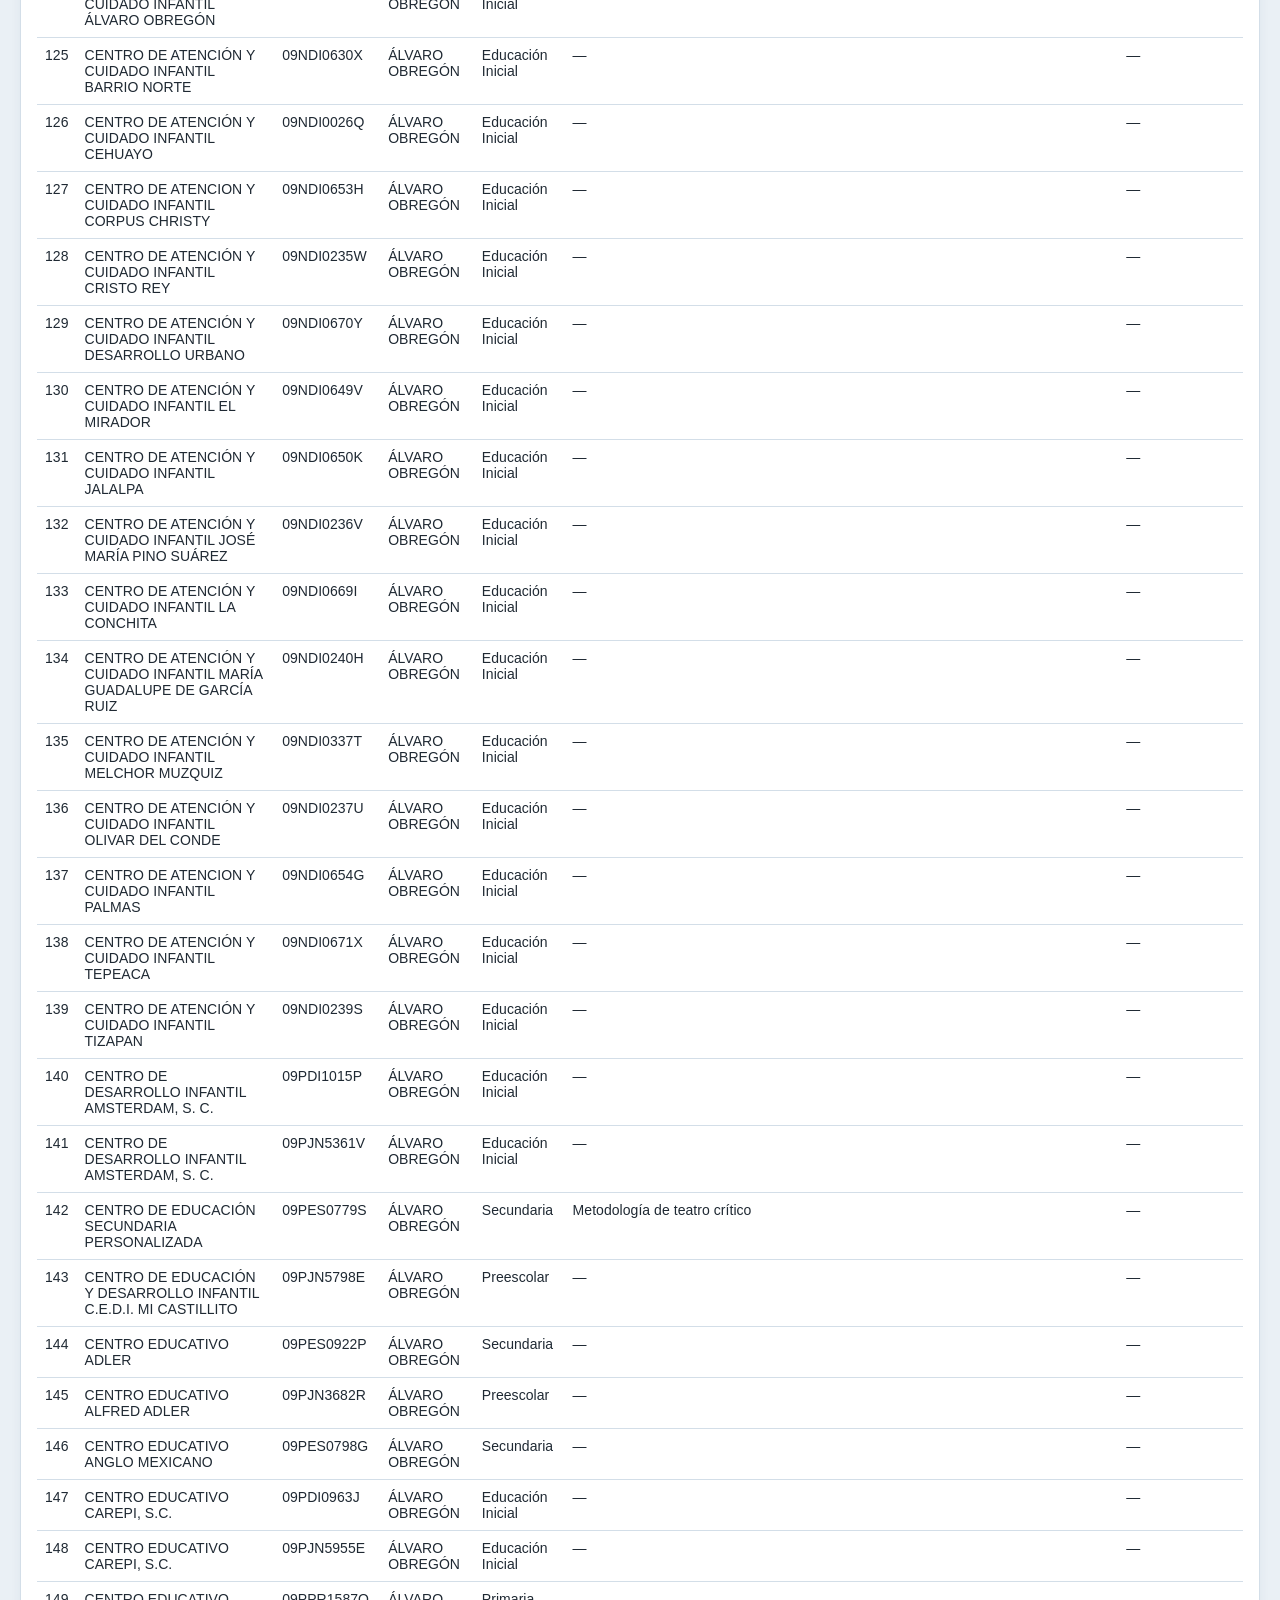
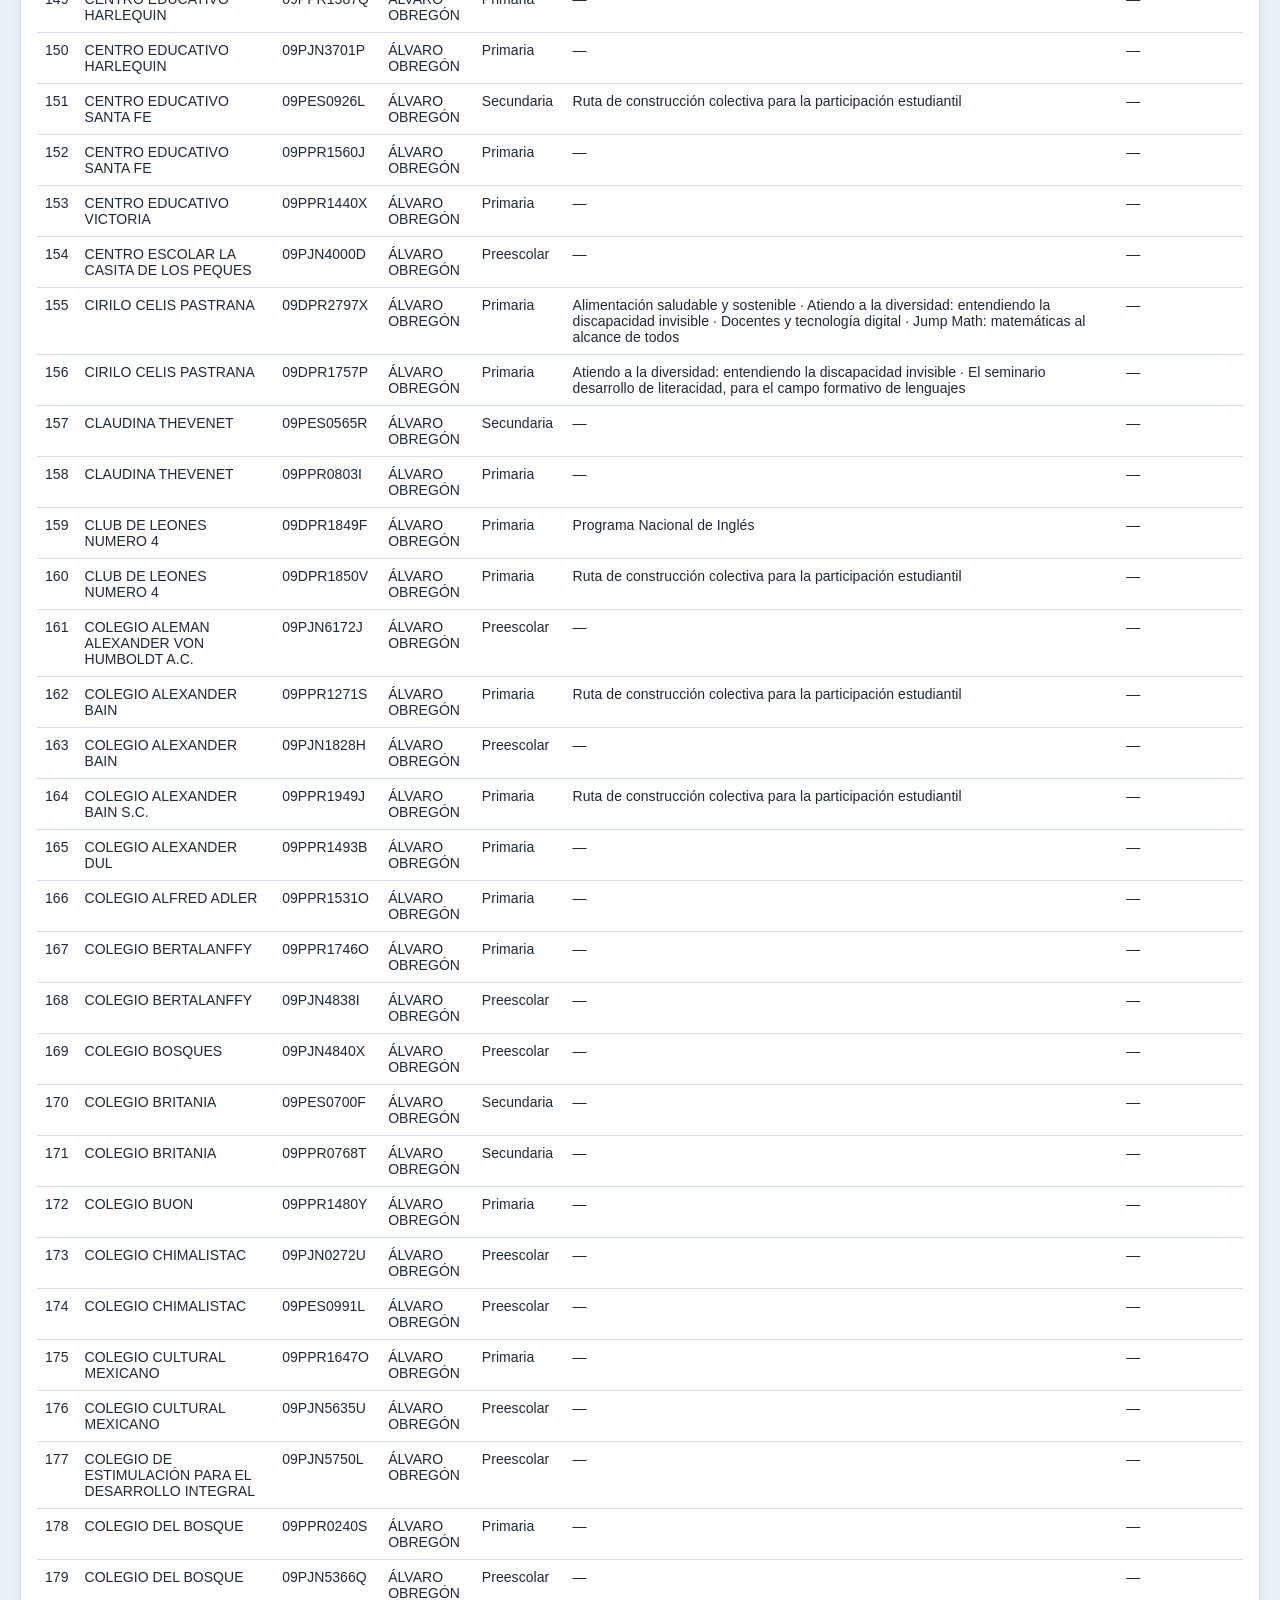
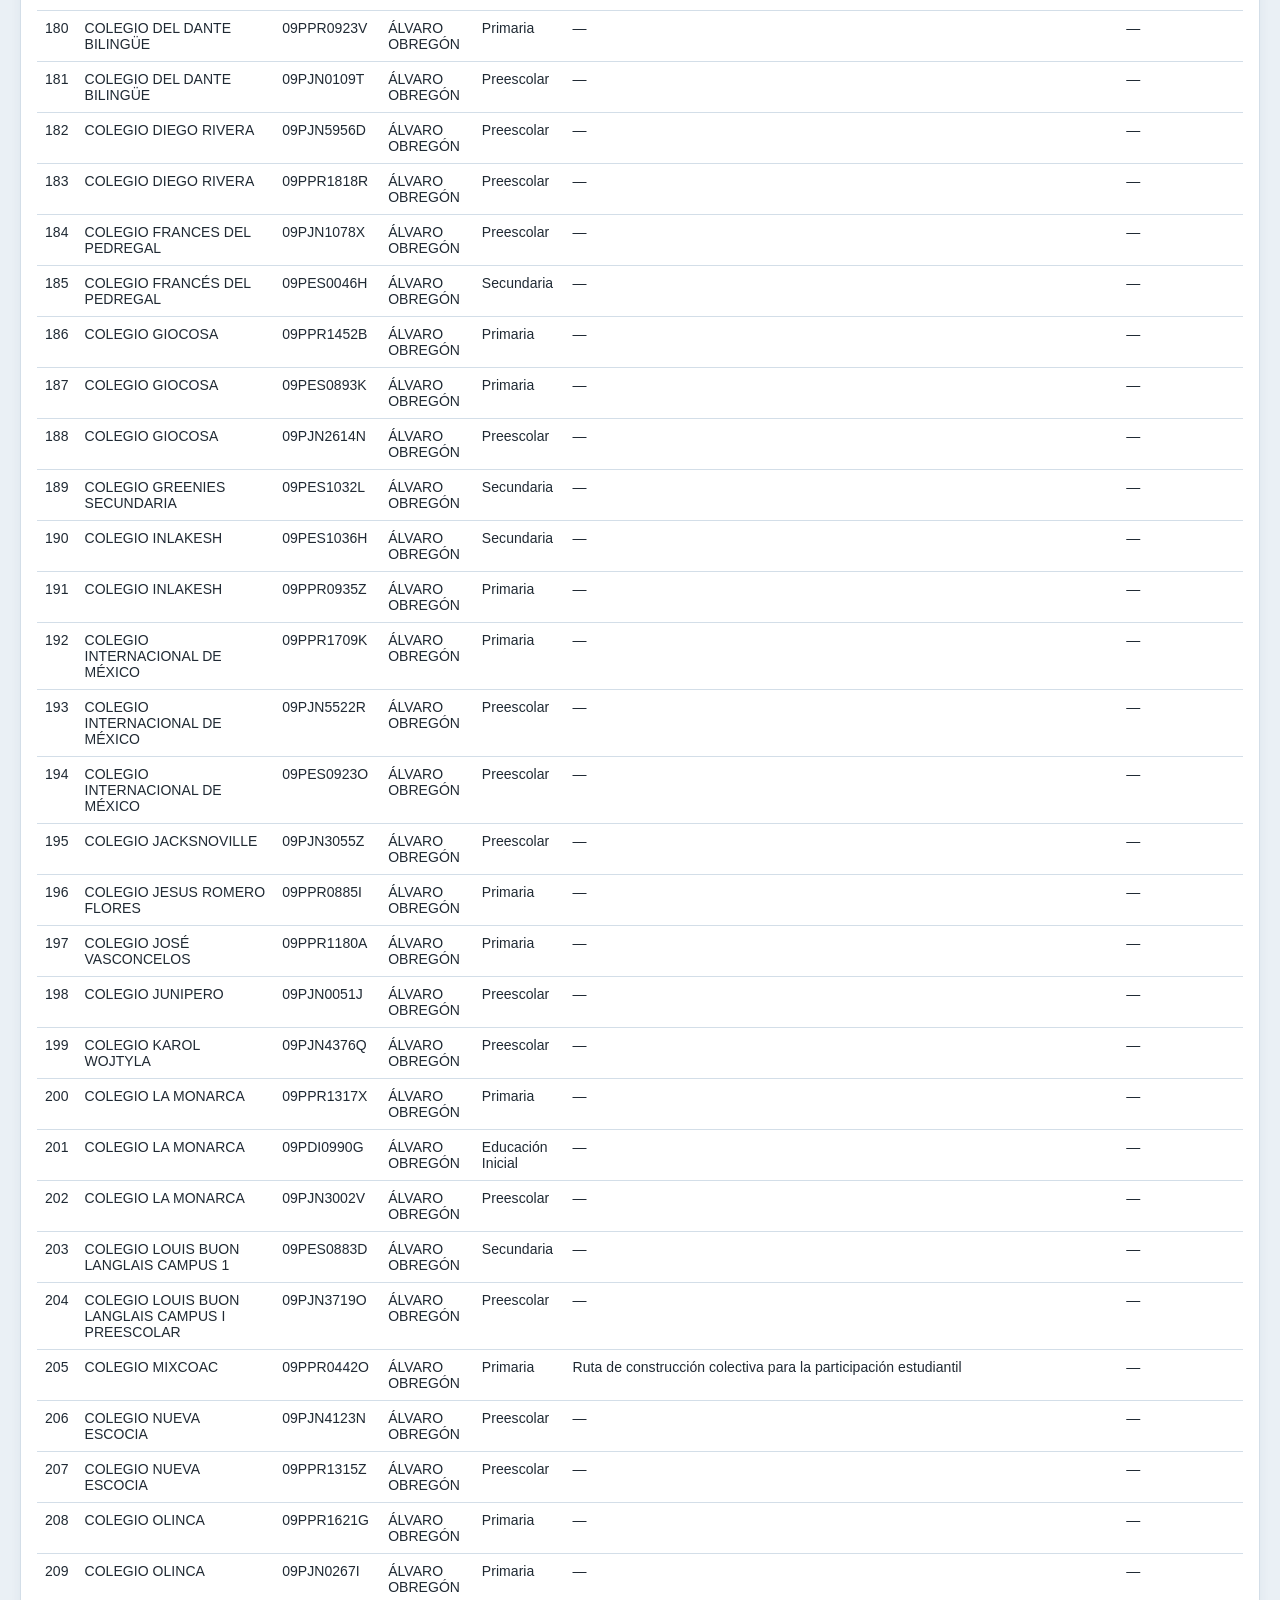
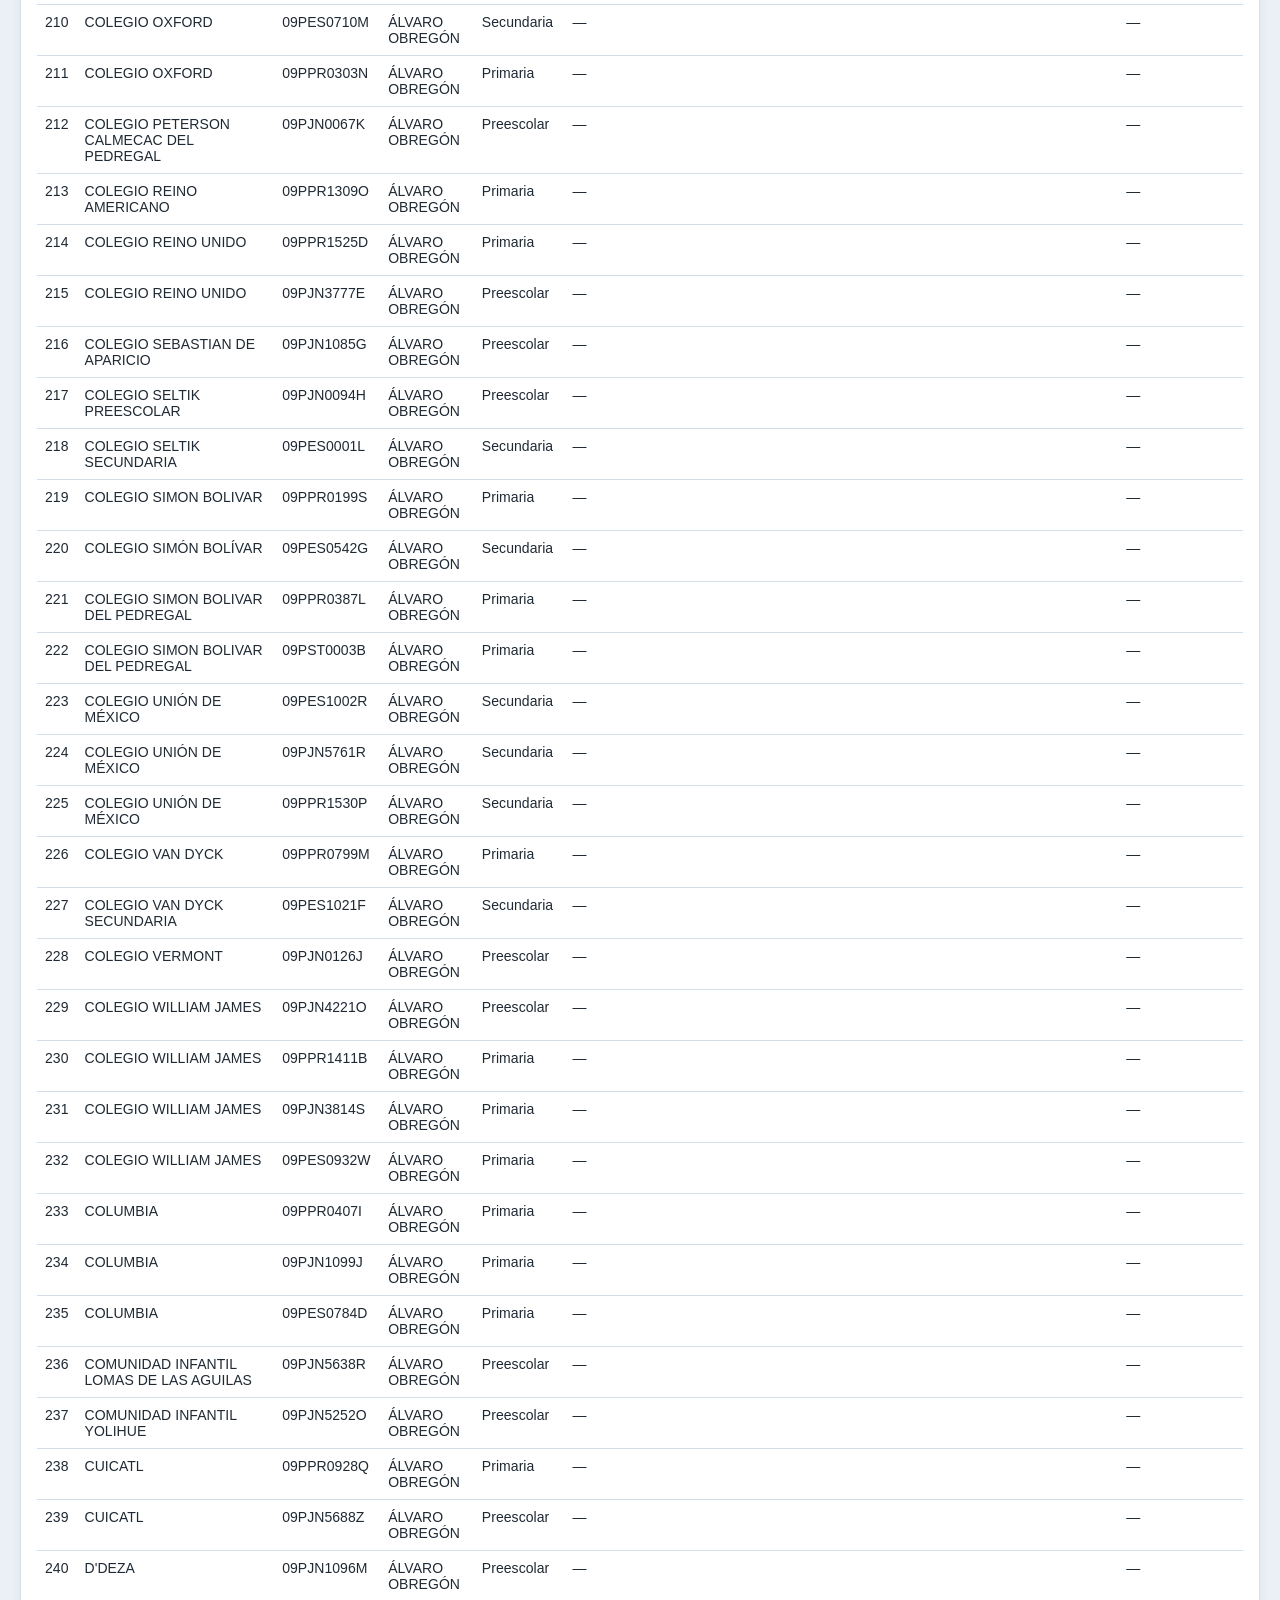
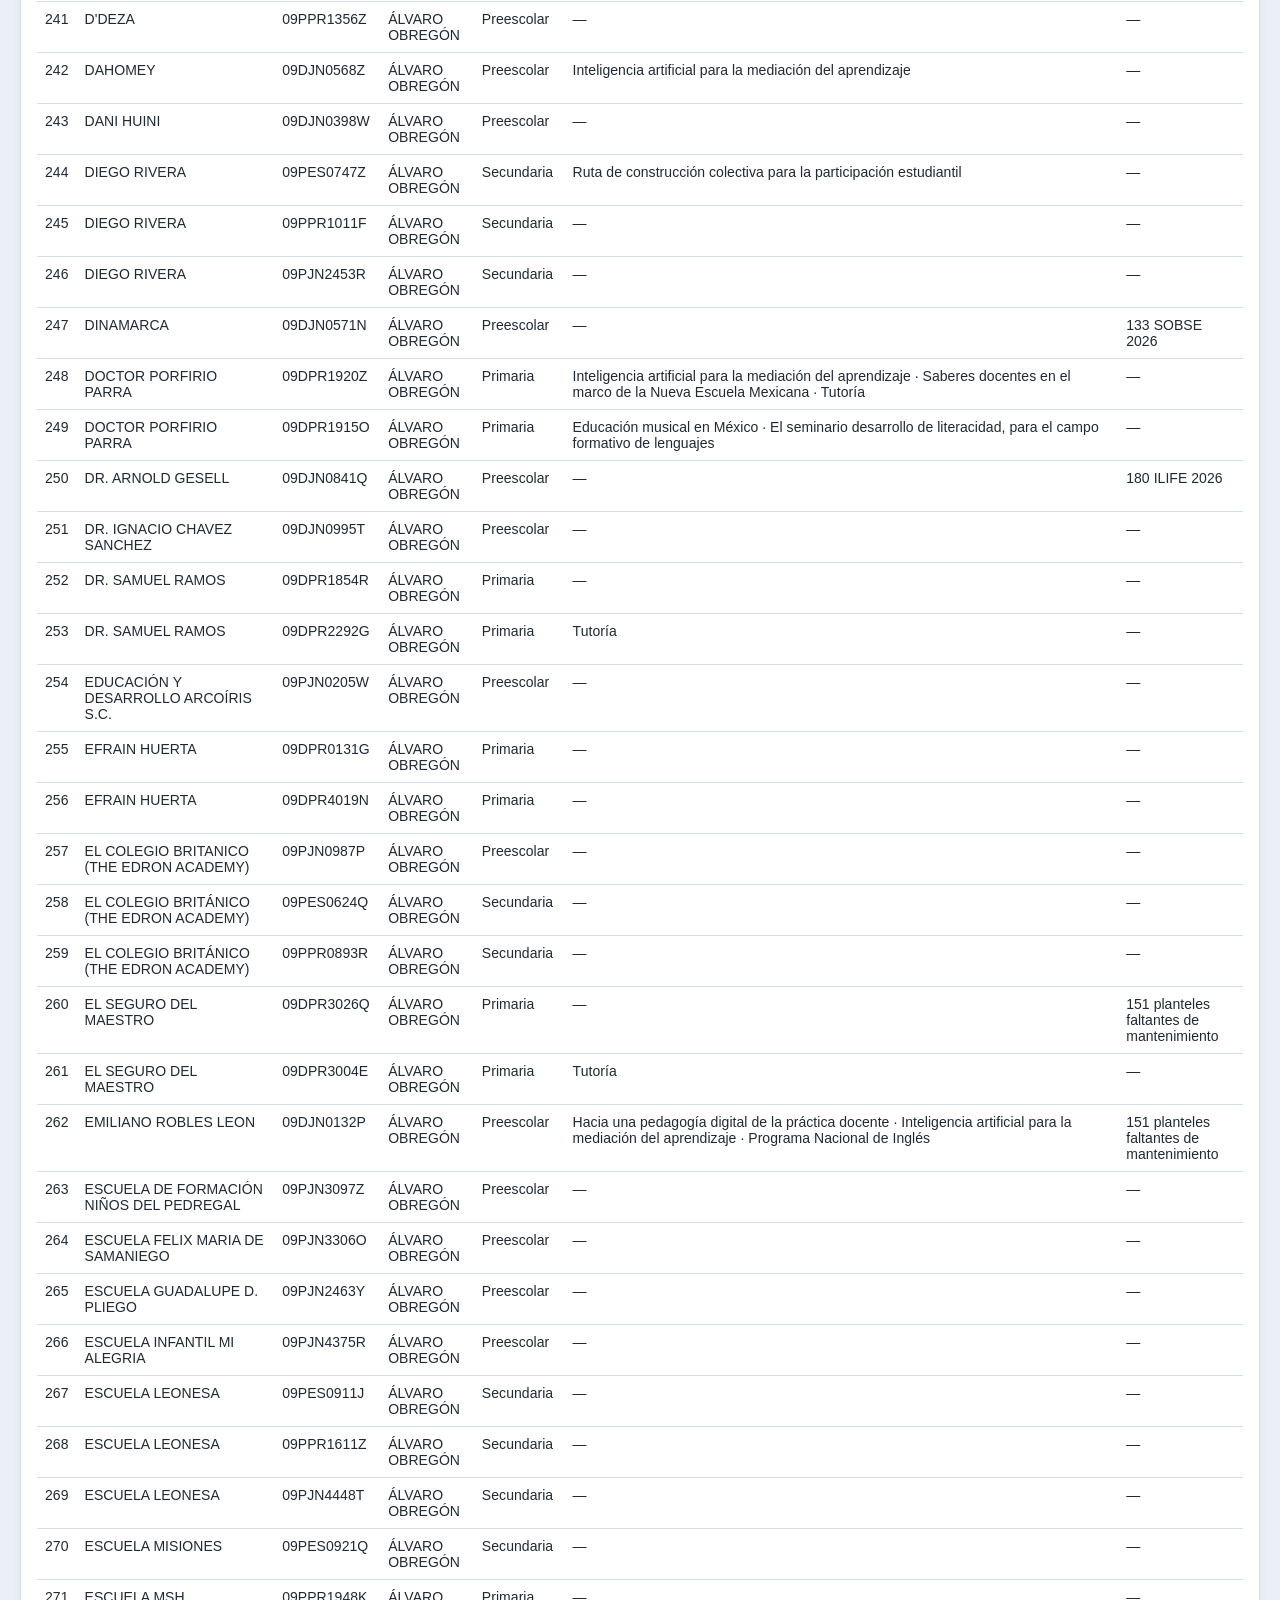
==== commit 98e1f97b: "Programasfinalptm" ====
--- a/estadisticas.html
+++ b/estadisticas.html
@@ -57,6 +57,6 @@
       <table><thead><tr><th>#</th><th>Plantel</th><th>CCT</th><th>Alcaldía</th><th>Nivel</th><th>Programas / proyectos</th><th>Mantenimiento</th></tr></thead><tbody id="tablaRanking"></tbody></table>
     </section>
   </main>
-  <script src="estadisticas.js?v=20260917-textos"></script>
+  <script src="estadisticas.js?v=20261001-cct-homologados"></script>
 </body>
 </html>
--- a/style.css
+++ b/style.css
@@ -196,9 +196,10 @@
 .imv-popup dd { margin: 0; font-weight: 700; }
 .swatch { display: inline-block; width: 12px; height: 12px; margin-right: 7px; border: 1px solid rgba(0, 0, 0, .18); border-radius: 50%; }
 .summary-marker { display: flex; align-items: center; justify-content: center; color: #ffffff; background: rgba(23, 74, 114, .9); border: 2px solid #ffffff; border-radius: 50%; box-shadow: 0 3px 10px rgba(15, 23, 42, .3); font-size: 14px; font-weight: 800; cursor: pointer; }
-
-.detail-panel { position: absolute; top: 72px; right: 16px; z-index: 850; width: 390px; max-width: calc(100% - 32px); max-height: calc(100% - 88px); overflow: auto; padding: 16px; color: var(--text); background: var(--panel); border: 1px solid var(--border); border-radius: 14px; box-shadow: var(--shadow); transform: translateX(440px); transition: transform .22s ease; }
-.detail-panel.open { transform: translateX(0); }
+.leaflet-school-pane canvas { cursor: pointer; }
+
+.detail-panel { position: absolute; top: 72px; right: 16px; z-index: 1150; width: 390px; max-width: calc(100% - 32px); max-height: calc(100% - 88px); overflow: auto; padding: 16px; color: var(--text); background: var(--panel); border: 1px solid var(--border); border-radius: 14px; box-shadow: var(--shadow); opacity: 0; visibility: hidden; pointer-events: none; transform: translateX(440px); transition: transform .22s ease, opacity .16s ease, visibility 0s linear .22s; }
+.detail-panel.open { opacity: 1; visibility: visible; pointer-events: auto; transform: translateX(0); transition-delay: 0s; }
 .detail-panel .close { position: absolute; top: 10px; right: 10px; width: 32px; height: 32px; padding: 0; color: var(--text); background: var(--panel-soft); border: 1px solid var(--border); }
 .detail-panel h2 { margin: 4px 40px 13px 0; color: var(--primary); font-size: 18px; line-height: 1.25; }
 .detail-content dl { display: grid; grid-template-columns: 125px 1fr; gap: 8px 10px; margin: 0 0 14px; font-size: 14px; }
@@ -214,6 +215,32 @@
 
 .popup-title { margin-bottom: 5px; color: var(--primary); font-size: 15px; font-weight: 800; }
 .popup-meta { color: var(--text); font-size: 13px; line-height: 1.45; }
+.school-popup { width: min(390px, calc(100vw - 90px)); max-width: 100%; }
+.popup-control { margin: 9px 0; }
+.popup-control > strong, .popup-program-section > strong, .popup-flags > strong { display: block; margin-bottom: 6px; color: var(--primary); font-size: 12px; }
+.popup-choice-list { display: flex; flex-wrap: wrap; gap: 6px; }
+.popup-choice {
+  min-height: 32px;
+  padding: 6px 9px;
+  color: var(--primary);
+  background: #ffffff;
+  border: 1px solid var(--border);
+  box-shadow: none;
+  font-size: 12px;
+}
+.popup-choice:hover { color: var(--primary); background: #f4f8fb; }
+.popup-choice.active, .popup-choice.active:hover { color: #ffffff; background: var(--primary); border-color: var(--primary); }
+.popup-meta-grid { display: grid; grid-template-columns: minmax(84px, 112px) minmax(0, 1fr); gap: 5px 9px; margin: 9px 0; font-size: 12px; line-height: 1.35; }
+.popup-meta-grid dt { color: var(--muted); font-weight: 750; }
+.popup-meta-grid dd { min-width: 0; margin: 0; color: var(--text); overflow-wrap: anywhere; }
+.popup-program-section { margin-top: 10px; padding-top: 9px; border-top: 1px solid var(--border); }
+.popup-program-list { max-height: 170px; overflow-y: auto; padding-right: 3px; }
+.popup-program-list > p { margin: 5px 0; color: var(--muted); font-size: 12px; }
+.popup-program { width: 100%; margin-bottom: 5px; padding: 8px 9px; text-align: left; color: var(--text); background: var(--panel-soft); border: 1px solid var(--border); box-shadow: none; font-size: 12px; line-height: 1.3; }
+.popup-program:hover { color: var(--primary); background: var(--bg); }
+.popup-program span, .popup-program small { display: block; overflow-wrap: anywhere; }
+.popup-program small { margin-top: 3px; color: var(--muted); font-size: 10px; font-weight: 600; }
+.popup-open-detail { width: 100%; margin-top: 8px; padding: 8px 10px; font-size: 12px; }
 .popup-flags { margin-top: 8px; }
 .mini-tag { display: inline-block; margin: 0 4px 4px 0; padding: 4px 7px; border-radius: 999px; font-size: 11px; font-weight: 750; }
 .mini-tag.blue { color: #1d4ed8; background: #dbeafe; }
@@ -227,6 +254,9 @@
 .blue-card { border-left: 4px solid #2563eb; }
 .improvement-card { border-left: 4px solid var(--accent); }
 .program-parent { margin-bottom: 4px; color: var(--muted); font-size: 11px; font-weight: 800; letter-spacing: .07em; text-transform: uppercase; }
+.program-detail-record + .program-detail-record { margin-top: 10px; padding-top: 10px; border-top: 1px solid var(--border); }
+.program-detail-record h4 { margin: 0 0 7px; color: var(--primary); font-size: 13px; }
+.program-detail-record dl { margin-bottom: 0; }
 .muted-box { padding: 10px; color: var(--muted); background: var(--panel-soft); border: 1px solid var(--border); border-radius: 8px; }
 .map-link { display: inline-block; color: var(--primary); font-size: 13px; font-weight: 750; }
 .indicator-card h3 { margin-bottom: 3px; }
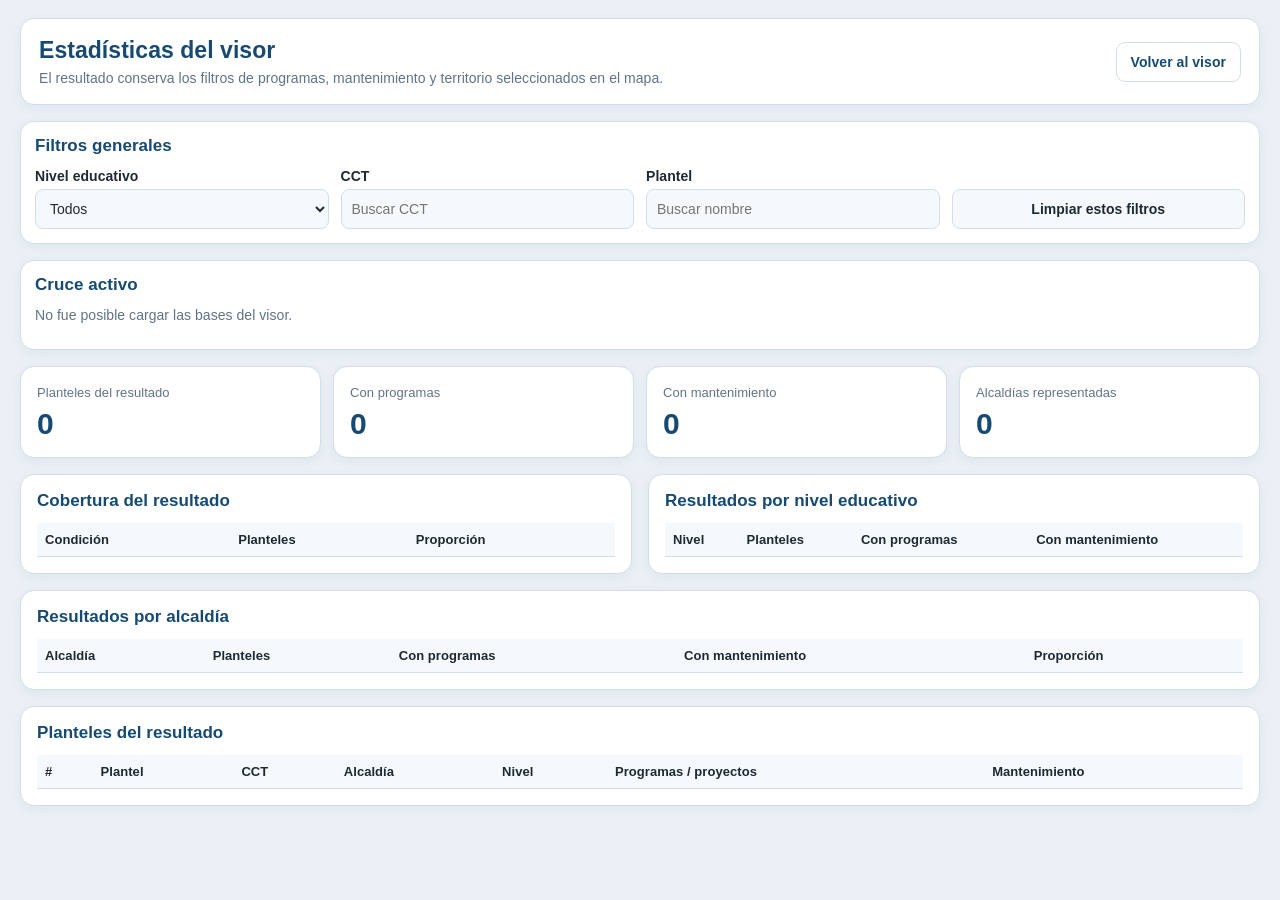
==== commit 526cd019: "joder" ====
--- a/estadisticas.html
+++ b/estadisticas.html
@@ -57,6 +57,6 @@
       <table><thead><tr><th>#</th><th>Plantel</th><th>CCT</th><th>Alcaldía</th><th>Nivel</th><th>Programas / proyectos</th><th>Mantenimiento</th></tr></thead><tbody id="tablaRanking"></tbody></table>
     </section>
   </main>
-  <script src="estadisticas.js?v=20261001-cct-homologados"></script>
+  <script src="estadisticas.js?v=20261002-cct-6958"></script>
 </body>
 </html>
